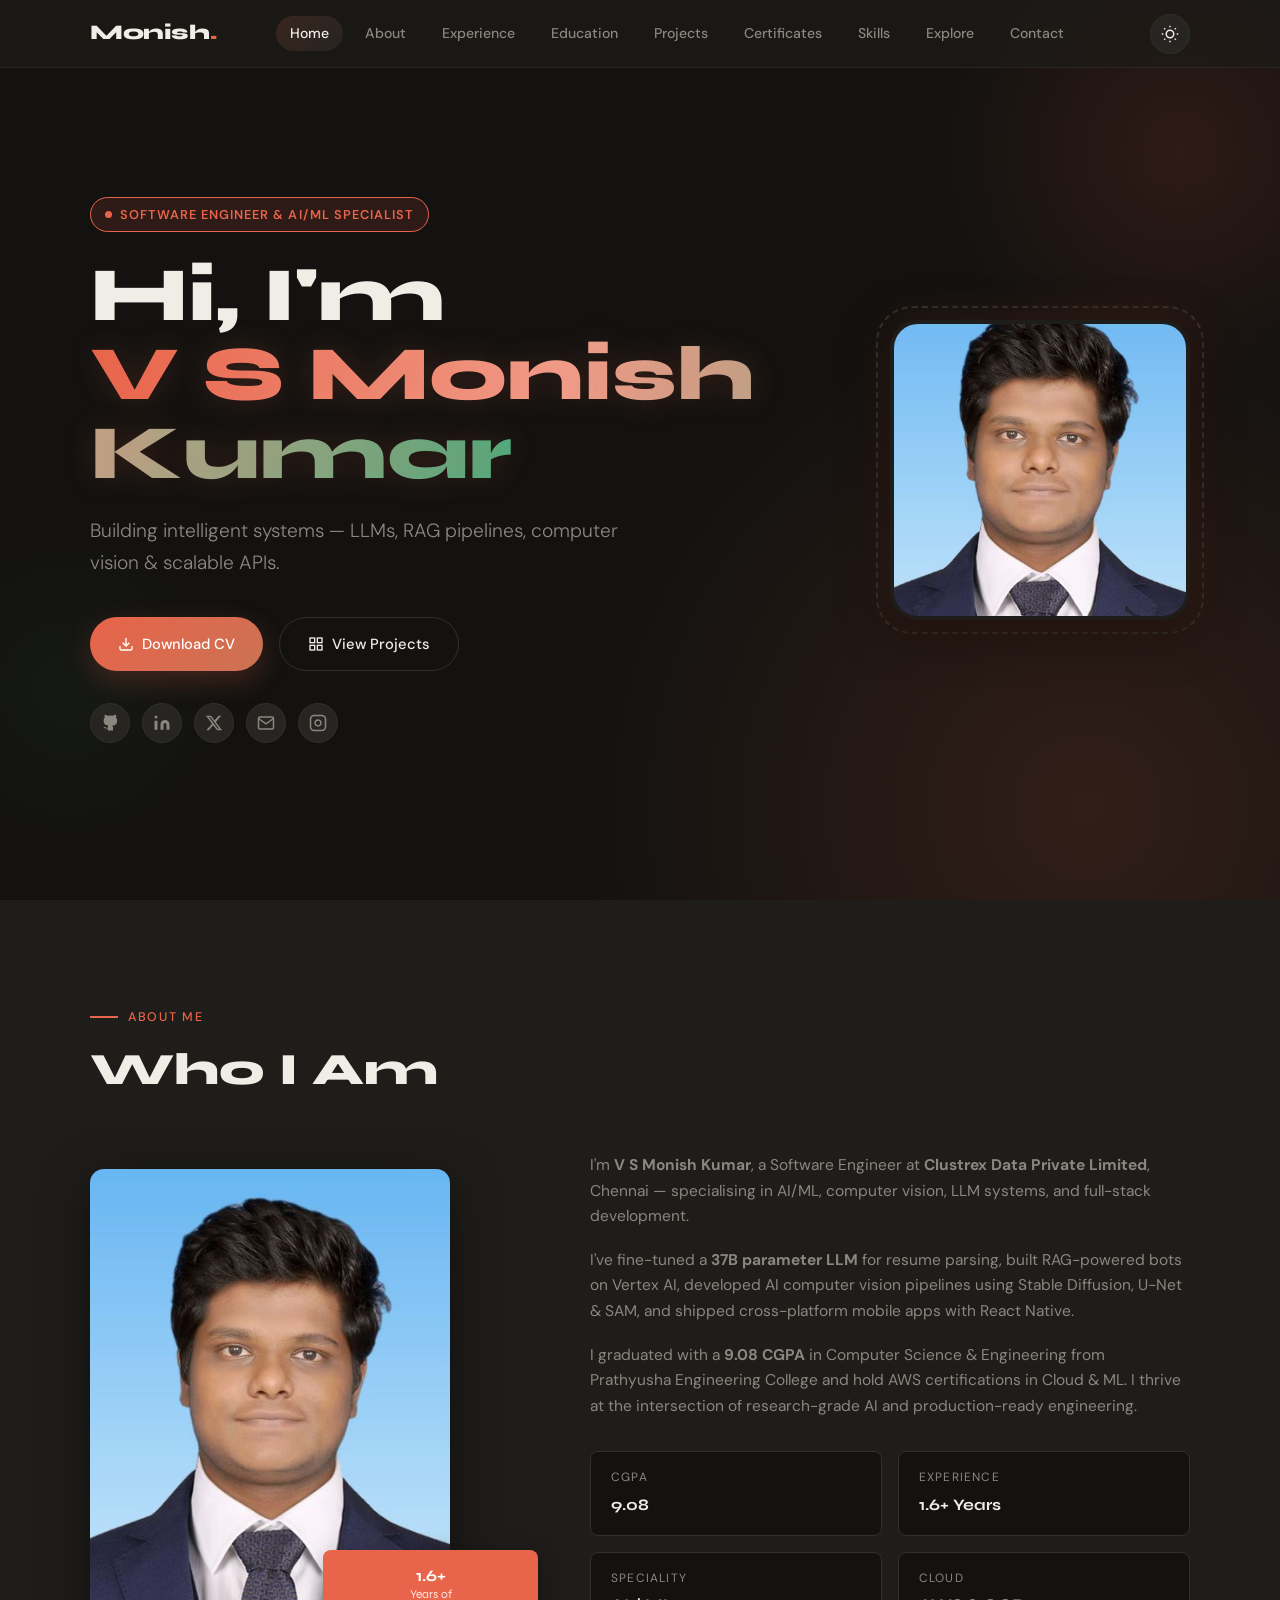
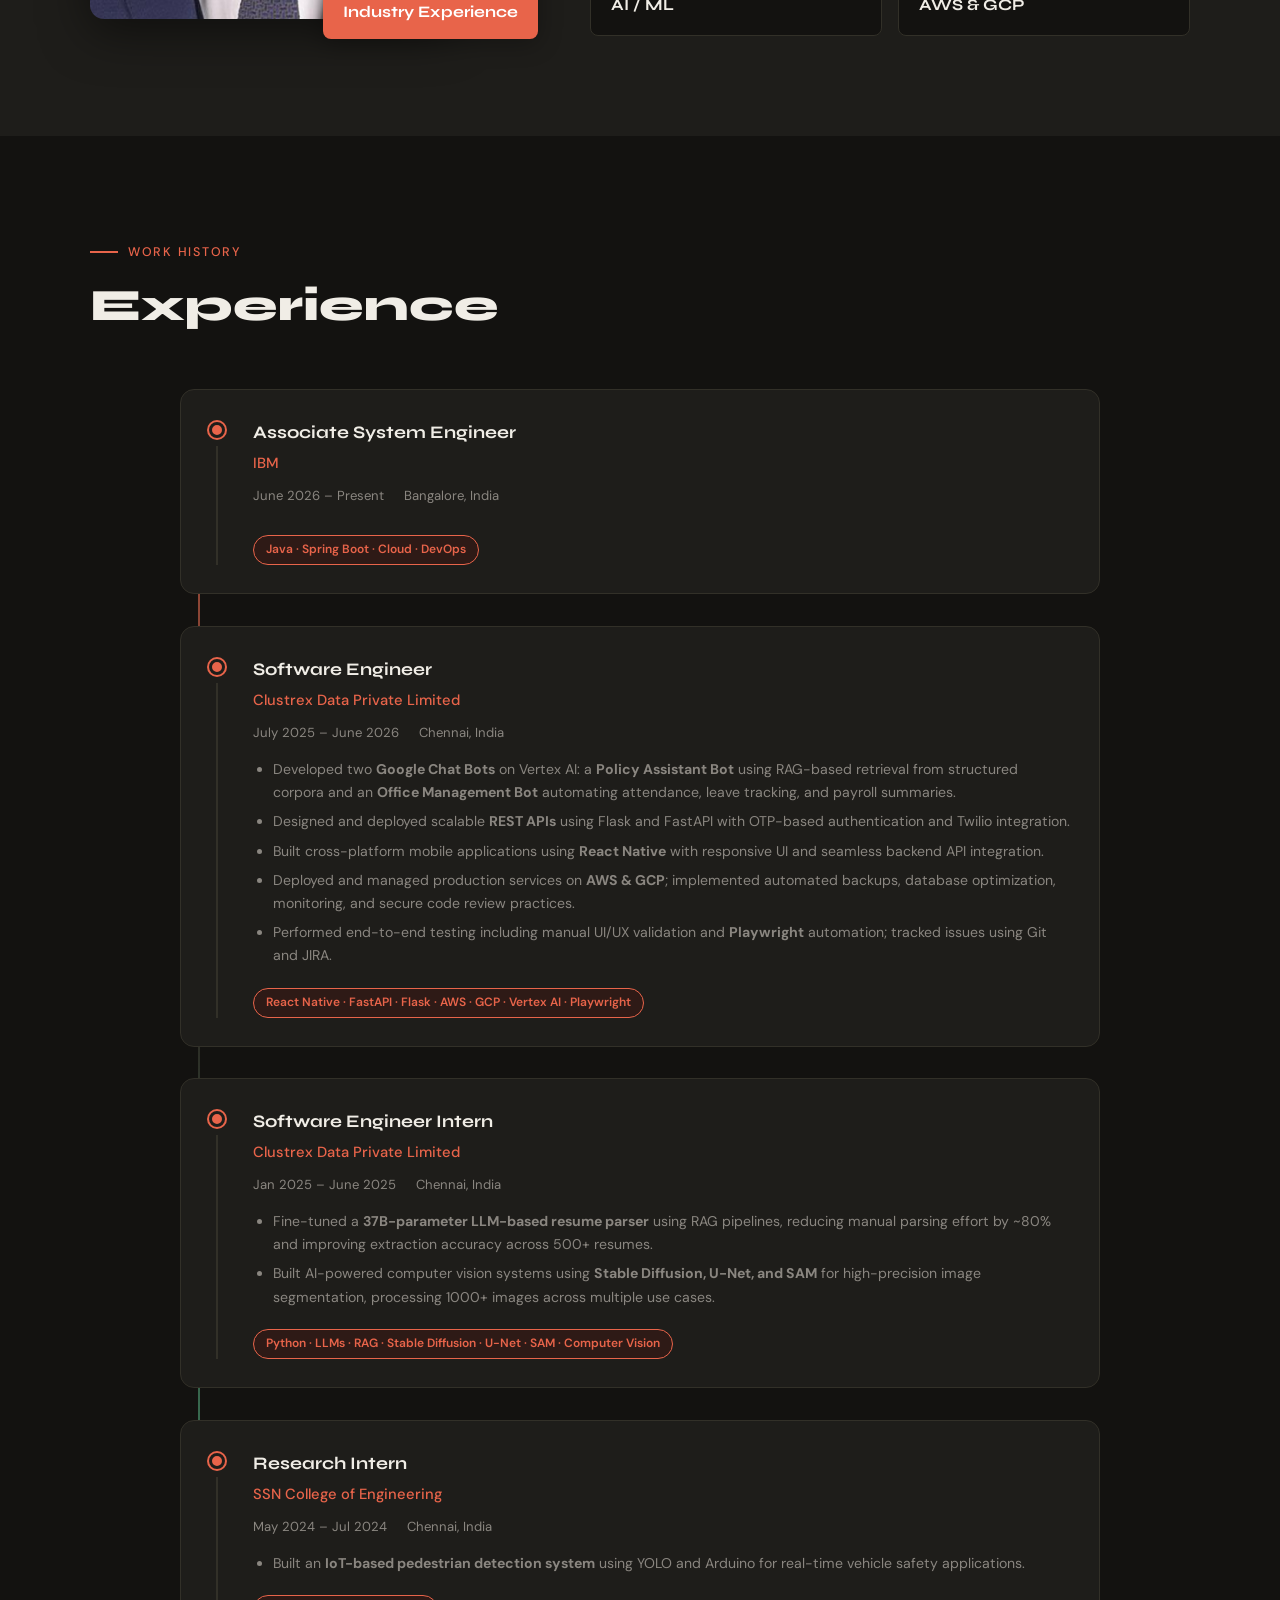
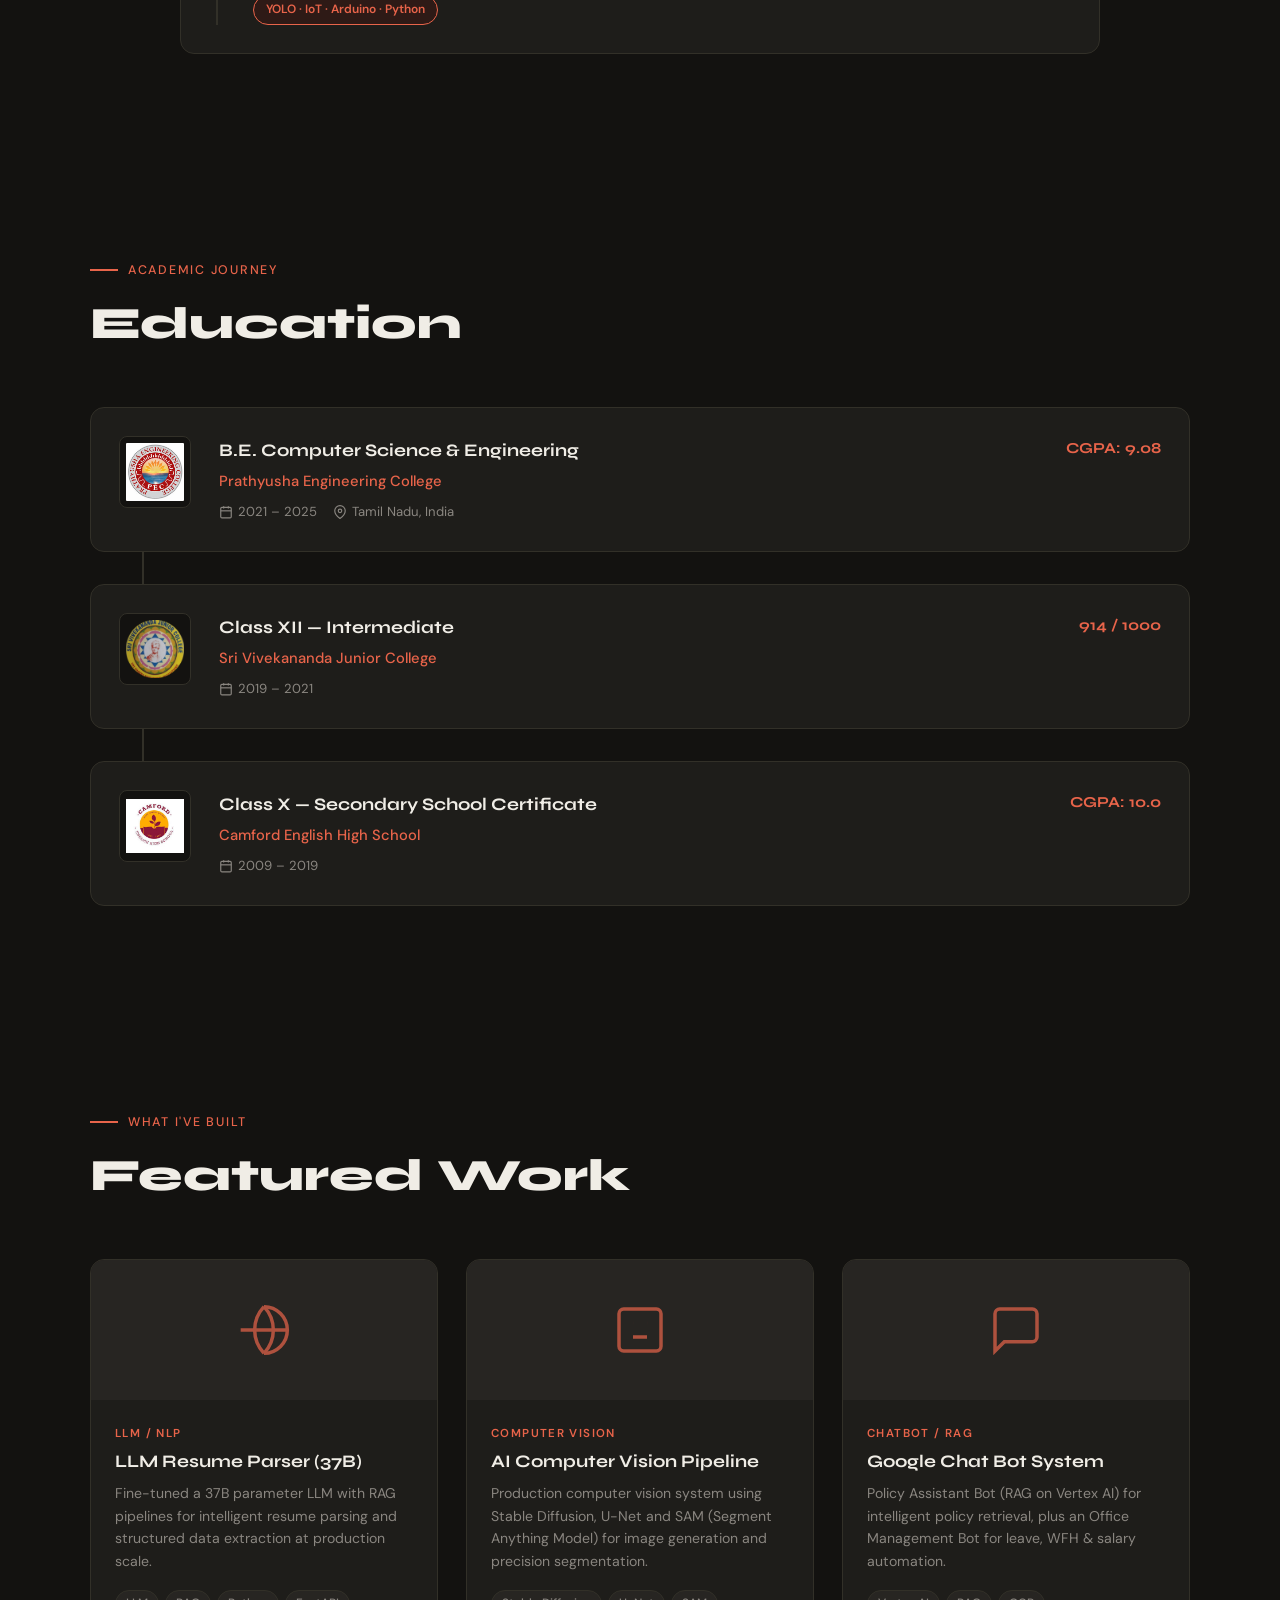
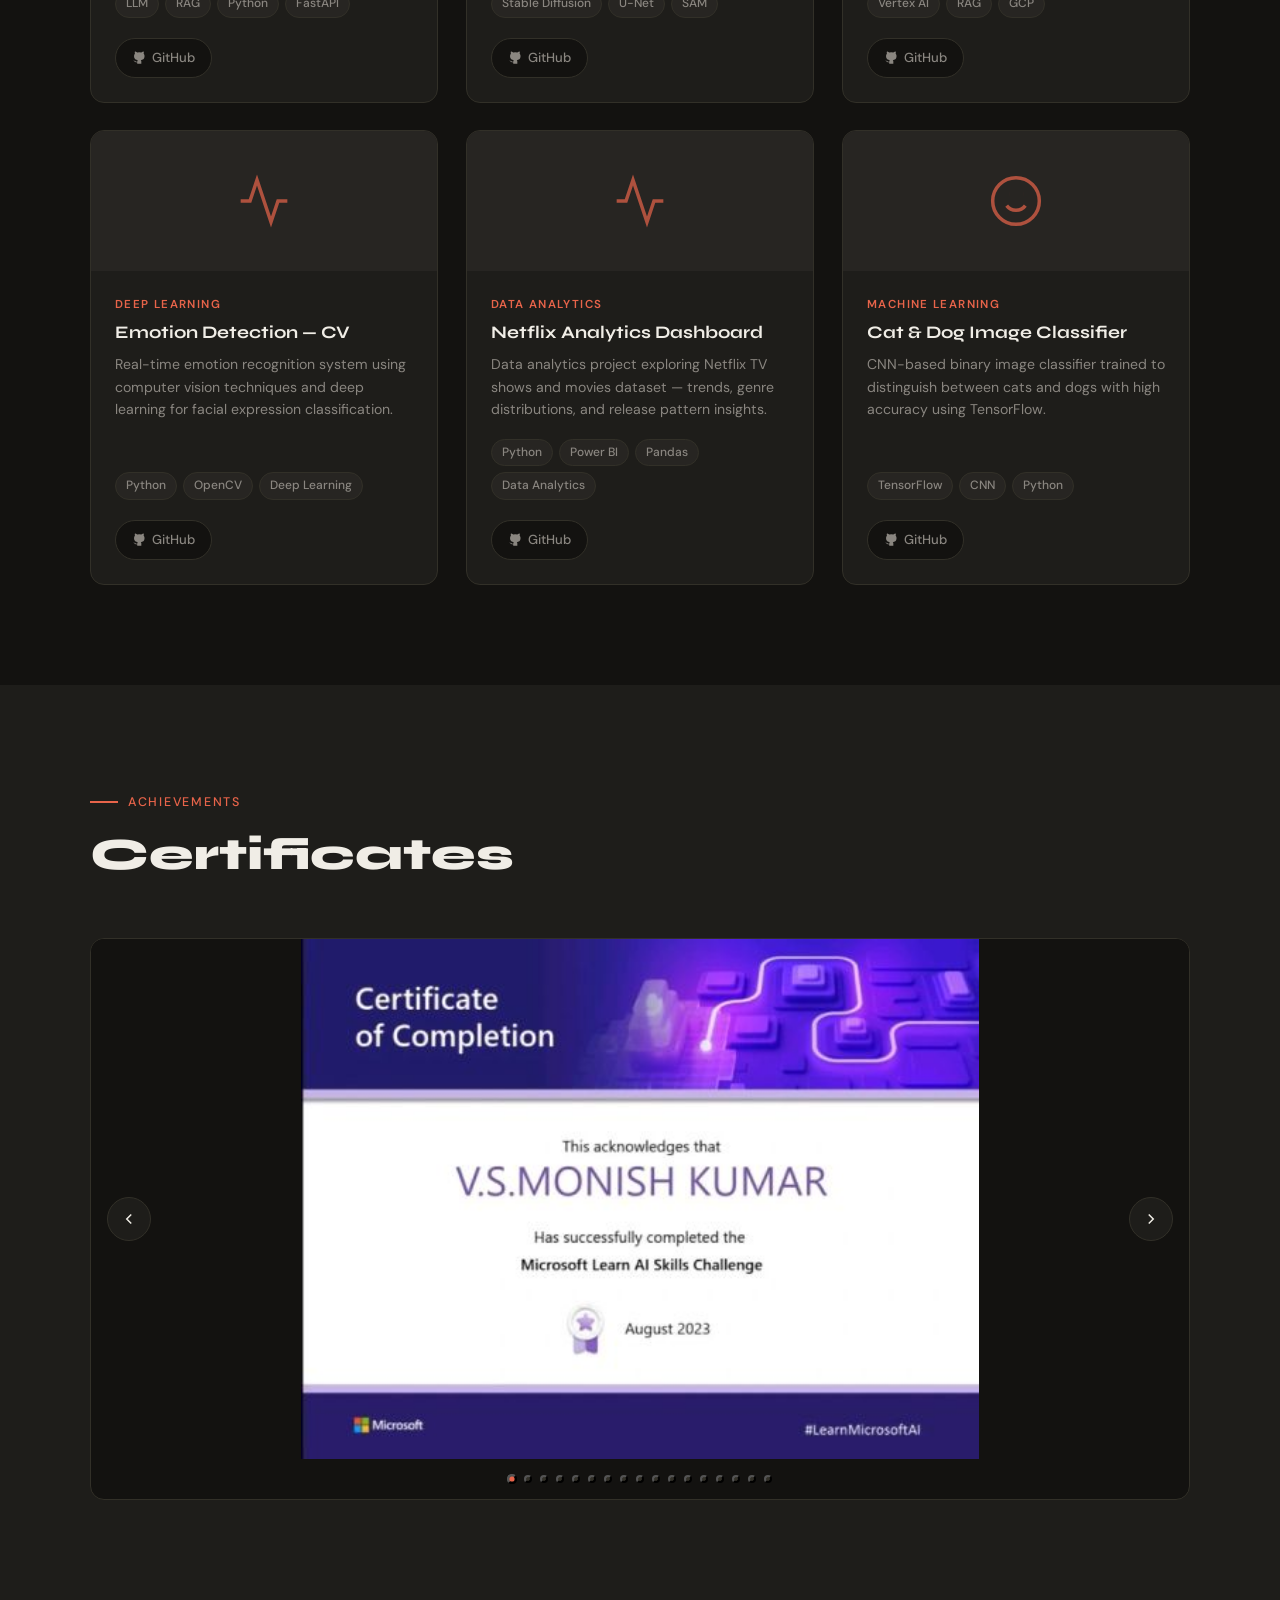
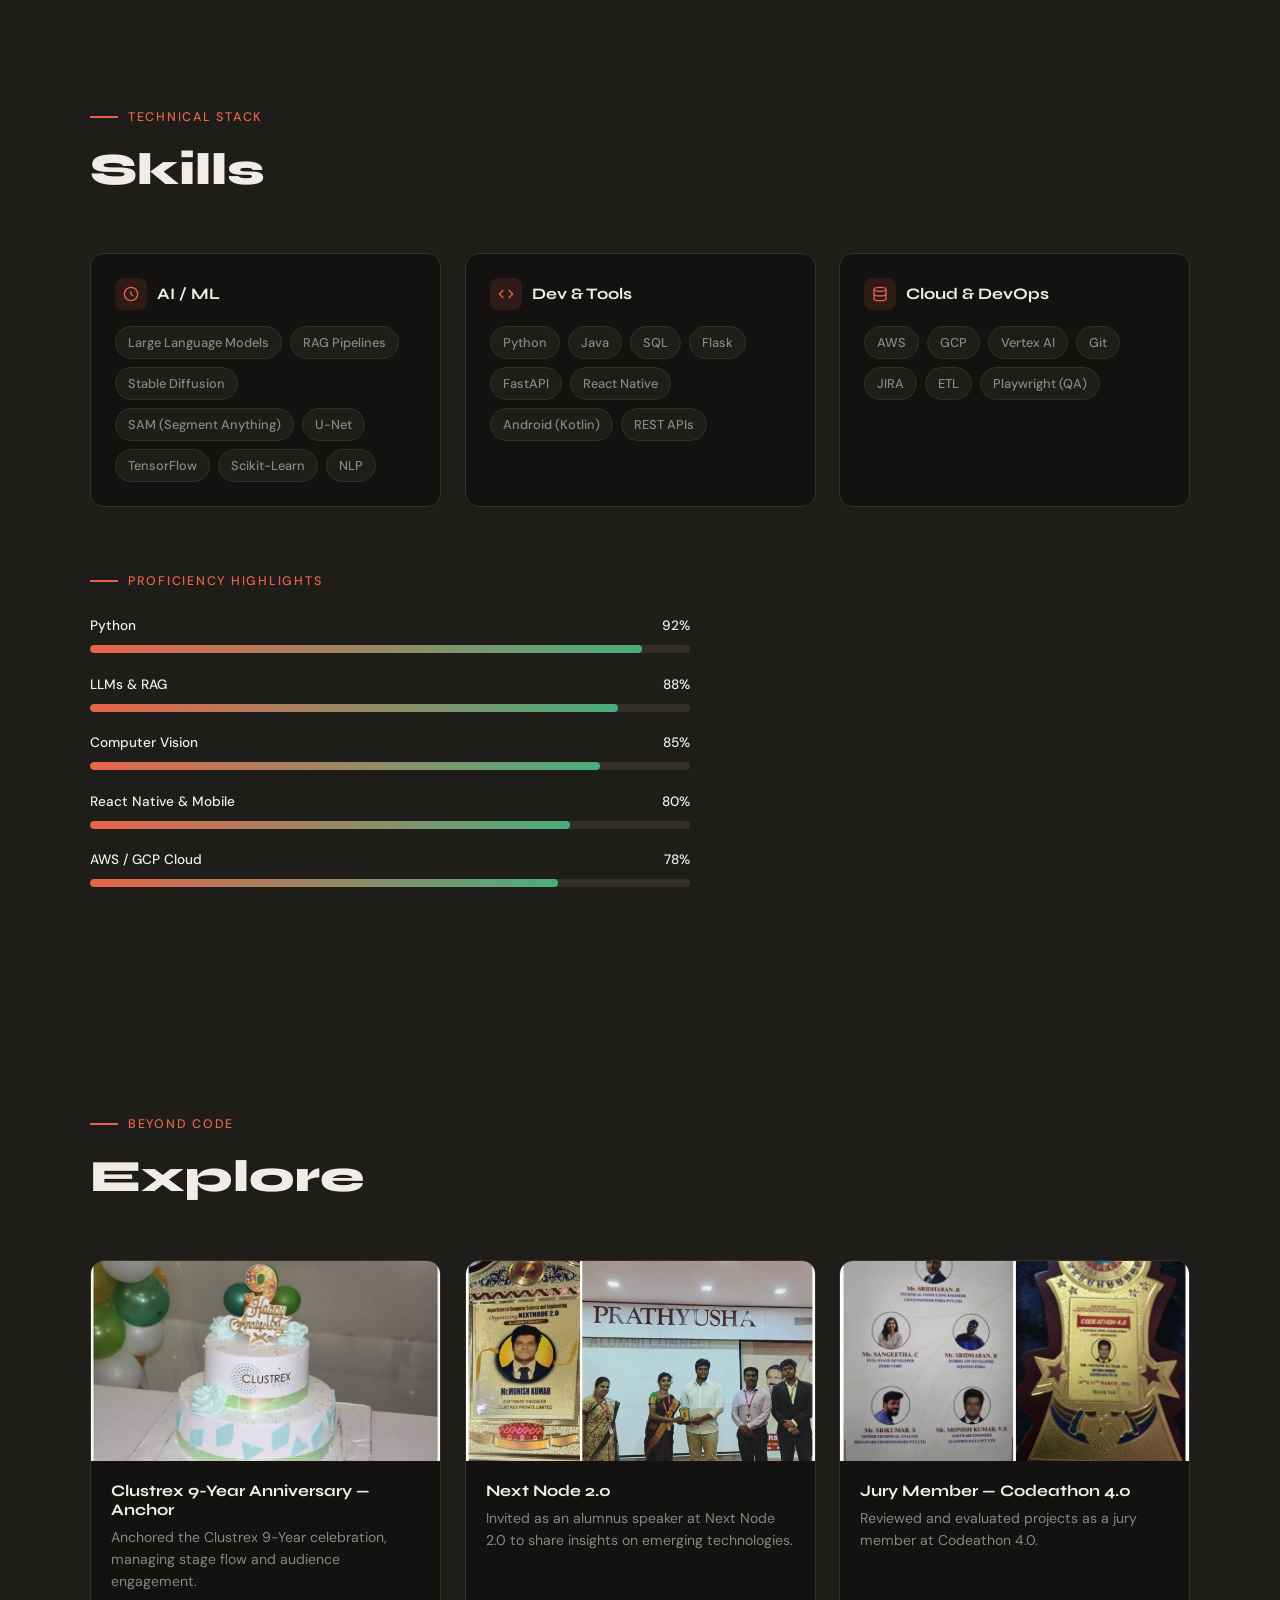
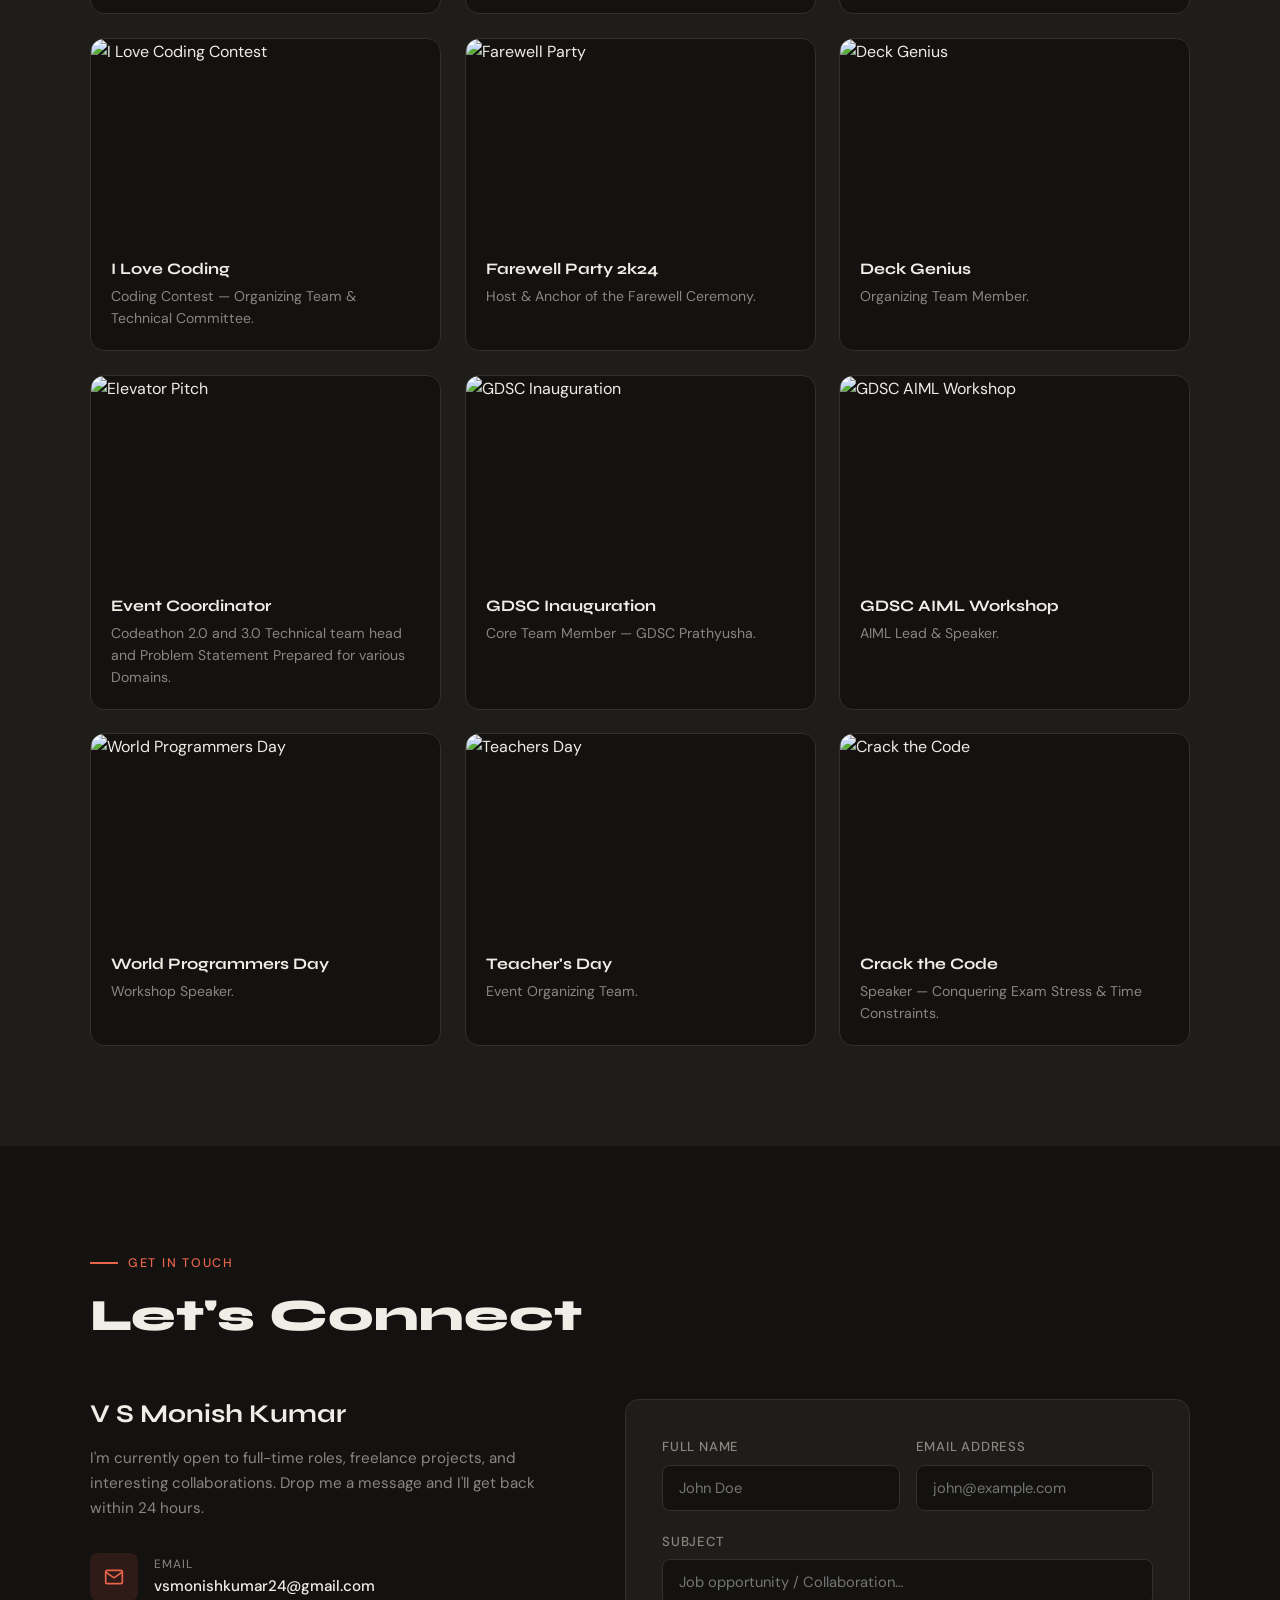
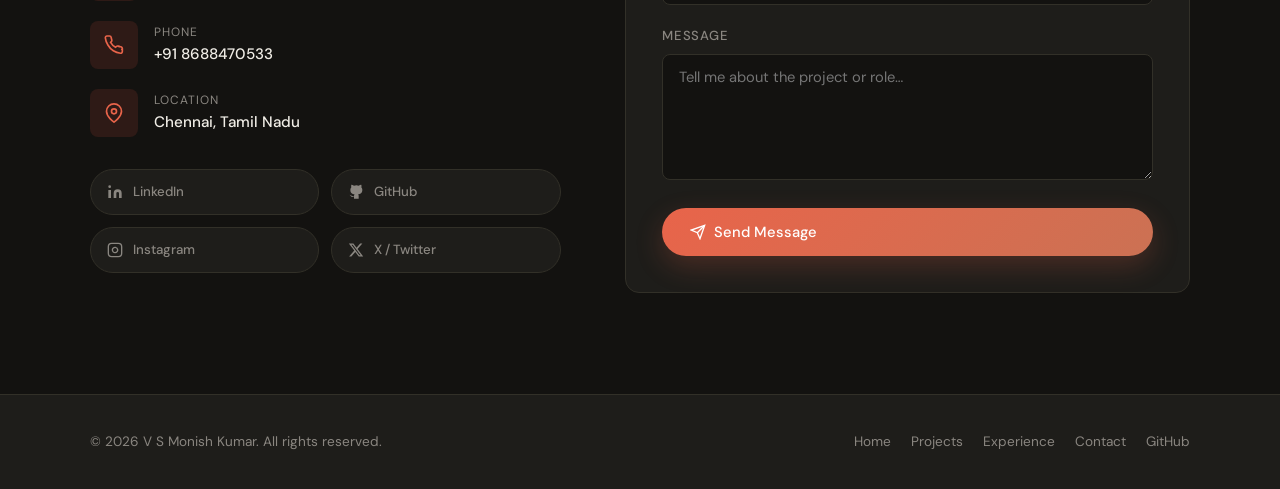
==== index.html @ e1b7b33e "removing folder" ====
<!DOCTYPE html>
<html lang="en" data-theme="dark">
<head>
  <meta charset="UTF-8" />
  <meta name="viewport" content="width=device-width, initial-scale=1.0"/>
  <title>V S Monish Kumar | Portfolio</title>

  <link rel="preconnect" href="https://fonts.googleapis.com"/>
  <link rel="preconnect" href="https://fonts.gstatic.com" crossorigin/>
  <link href="https://fonts.googleapis.com/css2?family=Syne:wght@400;500;600;700;800&family=DM+Sans:wght@300;400;500&display=swap" rel="stylesheet"/>

  <style>
    /* ====================================================
       DESIGN TOKENS & CSS VARIABLES
    ==================================================== */
    :root {
      --bg:          #f4f1eb;
      --surface:     #ffffff;
      --surface2:    #ede9e0;
      --text:        #1a1a18;
      --text-muted:  #6b6860;
      --accent:      #c84b31;
      --accent2:     #2d6a4f;
      --accent-pale: #f9ddd7;
      --border:      #d6d0c4;
      --nav-h:       68px;
      --radius:      14px;
      --radius-sm:   8px;
      --shadow:      0 4px 24px rgba(0,0,0,.07);
      --shadow-lg:   0 12px 48px rgba(0,0,0,.12);
      --font-display:'Syne', system-ui, sans-serif;
      --font-body:   'DM Sans', system-ui, sans-serif;
      --transition:  .35s cubic-bezier(.4,0,.2,1);
    }

    [data-theme="dark"] {
      --bg:          #131210;
      --surface:     #1e1d1a;
      --surface2:    #272522;
      --text:        #f0ede6;
      --text-muted:  #8a8680;
      --accent:      #e8644a;
      --accent2:     #4aad7e;
      --accent-pale: #2e1a16;
      --border:      #323028;
      --shadow:      0 4px 24px rgba(0,0,0,.3);
      --shadow-lg:   0 12px 48px rgba(0,0,0,.5);
    }

    /* ====================================================
       RESET & BASE
    ==================================================== */
    *, *::before, *::after { box-sizing: border-box; margin: 0; padding: 0; }
    html { scroll-behavior: smooth; font-size: 16px; overflow-x: hidden; width: 100%; }
    body {
      font-family: var(--font-body);
      font-style: normal;
      background:
        radial-gradient(circle at 85% 8%, rgba(232,100,74,.14), transparent 32rem),
        radial-gradient(circle at 10% 28%, rgba(74,173,126,.10), transparent 28rem),
        var(--bg);
      color: var(--text);
      line-height: 1.65;
      transition: background var(--transition), color var(--transition);
      overflow-x: hidden;
      min-width: 0;
      width: 100%;
    }
    ::selection { background: var(--accent); color: #fff; }
    a { color: inherit; text-decoration: none; }
    img, svg, video, canvas { max-width: 100%; display: block; }
    h1,h2,h3,h4 {
      font-family: var(--font-display);
      font-style: normal;
      line-height: 1.2;
    }
    ul { list-style: none; }
    section { padding: clamp(72px, 9vw, 100px) 0; overflow-x: hidden; }
    .container { width: min(1100px, calc(100% - 32px)); margin: 0 auto; min-width: 0; }

    /* ====================================================
       SCROLL ANIMATIONS
    ==================================================== */
    .reveal {
      opacity: 0; transform: translateY(36px);
      transition: opacity .7s ease, transform .7s ease;
      will-change: opacity, transform;
    }
    .reveal.visible { opacity: 1; transform: translateY(0); }
    .reveal-left {
      opacity: 0; transform: translateX(-40px);
      transition: opacity .7s ease, transform .7s ease;
      will-change: opacity, transform;
    }
    .reveal-left.visible { opacity: 1; transform: translateX(0); }
    .reveal-right {
      opacity: 0; transform: translateX(40px);
      transition: opacity .7s ease, transform .7s ease;
      will-change: opacity, transform;
    }
    .reveal-right.visible { opacity: 1; transform: translateX(0); }
    .d1 { transition-delay: .1s; }
    .d2 { transition-delay: .2s; }
    .d3 { transition-delay: .3s; }
    .d4 { transition-delay: .4s; }
    .d5 { transition-delay: .5s; }

    /* ====================================================
       SECTION LABEL
    ==================================================== */
    .section-label {
      display: inline-flex; align-items: center; gap: 10px;
      font-size: .78rem; font-weight: 500; letter-spacing: .14em;
      text-transform: uppercase; color: var(--accent); margin-bottom: 16px;
    }
    .section-label::before {
      content: ''; width: 28px; height: 2px;
      background: var(--accent); display: block;
    }
    .section-title {
      font-size: clamp(2rem, 4vw, 2.8rem);
      font-weight: 800; margin-bottom: 56px;
    }

    /* ====================================================
       NAVBAR
    ==================================================== */
    #navbar {
      position: fixed; top: 0; left: 0; right: 0;
      z-index: 1000; height: var(--nav-h);
      display: flex; align-items: center;
      background: color-mix(in srgb, var(--surface) 68%, transparent);
      border-bottom: 1px solid color-mix(in srgb, var(--border) 58%, transparent);
      backdrop-filter: blur(18px) saturate(140%);
      -webkit-backdrop-filter: blur(18px) saturate(140%);
      transition: background var(--transition), box-shadow var(--transition), border-color var(--transition), transform var(--transition);
    }
    #navbar.scrolled {
      background: color-mix(in srgb, var(--surface) 82%, transparent);
      border-color: var(--border);
      box-shadow: var(--shadow);
    }

    .nav-inner {
      width: min(1100px, 92%); margin: 0 auto;
      display: flex; align-items: center; justify-content: space-between;
    }
    .nav-logo {
      font-family: var(--font-display); font-size: 1.3rem;
      font-weight: 800; letter-spacing: -.02em;
    }
    .nav-logo span { color: var(--accent); }

    .nav-links { display: flex; gap: 8px; align-items: center; }
    .nav-links a {
      font-size: .88rem; font-weight: 500; padding: 6px 14px;
      border-radius: 100px; color: var(--text-muted);
      position: relative;
      transition: color var(--transition), background var(--transition), transform var(--transition);
    }
    .nav-links a:hover, .nav-links a.active {
      color: var(--text);
      background: linear-gradient(135deg, color-mix(in srgb, var(--accent) 16%, transparent), var(--surface2));
    }
    .nav-links a:hover { transform: translateY(-1px); }

    #darkToggle {
      width: 40px; height: 40px; border-radius: 50%;
      border: 1.5px solid var(--border); background: var(--surface2);
      cursor: pointer; display: flex; align-items: center;
      justify-content: center; transition: background var(--transition), transform var(--transition);
      margin-left: 12px; color: var(--text);
    }
    #darkToggle:hover { transform: rotate(20deg); background: var(--surface); }
    #darkToggle svg { width: 18px; height: 18px; }

    #hamburger {
      display: none; flex-direction: column; gap: 5px;
      cursor: pointer; padding: 8px; border-radius: var(--radius-sm);
      background: var(--surface2); border: none;
      color: var(--text);
    }
    #hamburger span { display: block; width: 22px; height: 2px; background: var(--text); transition: var(--transition); }
    #hamburger.open span:nth-child(1) { transform: rotate(45deg) translate(5px,5px); }
    #hamburger.open span:nth-child(2) { opacity: 0; }
    #hamburger.open span:nth-child(3) { transform: rotate(-45deg) translate(5px,-5px); }

    #mobileMenu {
      display: flex; position: fixed; top: var(--nav-h); left: 0; right: 0;
      background: color-mix(in srgb, var(--surface) 92%, transparent);
      backdrop-filter: blur(18px) saturate(140%);
      -webkit-backdrop-filter: blur(18px) saturate(140%);
      padding: 18px 16px 22px; flex-direction: column;
      gap: 4px; z-index: 999; border-bottom: 1px solid var(--border);
      max-height: calc(100dvh - var(--nav-h));
      overflow-y: auto;
      transform: translateY(-16px);
      opacity: 0;
      visibility: hidden;
      pointer-events: none;
      transition: opacity var(--transition), transform var(--transition), visibility var(--transition);
    }
    #mobileMenu.open {
      opacity: 1;
      visibility: visible;
      pointer-events: auto;
      transform: translateY(0);
    }
    #mobileMenu a {
      font-size: 1rem; font-weight: 500; padding: 12px 16px;
      border-radius: var(--radius-sm); color: var(--text-muted);
      transition: background var(--transition), color var(--transition);
    }
    #mobileMenu a:hover, #mobileMenu a.active { background: var(--surface2); color: var(--text); }

    @keyframes slideDown {
      from { opacity: 0; transform: translateY(-12px); }
      to   { opacity: 1; transform: translateY(0); }
    }

    /* ====================================================
       HERO SECTION
    ==================================================== */
    #hero {
      min-height: 100vh;
      min-height: 100svh; display: flex; align-items: center;
      padding-top: calc(var(--nav-h) + 36px);
      padding-bottom: 64px;
      position: relative; overflow: hidden;
    }
    #hero::before {
      content: ''; position: absolute; width: 500px; height: 500px;
      border-radius: 50%;
      background: radial-gradient(circle, var(--accent-pale) 0%, transparent 70%);
      top: -100px; right: -150px; pointer-events: none;
    }
    #hero::after {
      content: ''; position: absolute; width: 300px; height: 300px;
      border-radius: 50%;
      background: radial-gradient(circle, rgba(45,106,79,.08) 0%, transparent 70%);
      bottom: 60px; left: -80px; pointer-events: none;
    }
    .hero-inner {
      display: grid; grid-template-columns: minmax(0, 1fr) auto;
      gap: clamp(36px, 7vw, 72px); align-items: center;
      position: relative;
      z-index: 1;
    }
    .hero-badge {
      display: inline-flex; align-items: center; gap: 8px;
      background: var(--accent-pale); color: var(--accent);
      font-size: .8rem; font-weight: 600; letter-spacing: .08em;
      text-transform: uppercase; padding: 6px 14px; border-radius: 100px;
      margin-bottom: 24px; border: 1px solid var(--accent); opacity: .9;
    }
    .hero-badge .dot {
      width: 7px; height: 7px; background: var(--accent);
      border-radius: 50%; animation: pulse 2s ease infinite;
    }
    @keyframes pulse {
      0%,100% { transform: scale(1); opacity: 1; }
      50%      { transform: scale(1.4); opacity: .6; }
    }
    .hero-name {
      font-size: clamp(2.8rem, 6vw, 5rem); font-weight: 800;
      font-style: normal;
      letter-spacing: 0; line-height: 1.03; margin-bottom: 22px;
    }
    .hero-name .line2 {
      color: transparent;
      background: linear-gradient(100deg, var(--accent), #f2a08e 44%, var(--accent2));
      -webkit-background-clip: text;
      background-clip: text;
      text-shadow: 0 0 32px rgba(232,100,74,.18);
    }
    .hero-tagline {
      font-size: clamp(1rem, 2vw, 1.2rem); color: var(--text-muted);
      max-width: 560px; margin-bottom: 38px; font-weight: 300;
    }
    .hero-cta { display: flex; gap: 16px; flex-wrap: wrap; }

    .btn {
      display: inline-flex; align-items: center; gap: 8px;
      max-width: 100%;
      padding: 14px 28px; border-radius: 100px; font-family: var(--font-body);
      font-size: .92rem; font-weight: 500; cursor: pointer; border: none;
      transition: transform var(--transition), box-shadow var(--transition), background var(--transition), border-color var(--transition), color var(--transition);
    }
    .btn:hover { transform: translateY(-3px); box-shadow: 0 14px 34px rgba(232,100,74,.22); }
    .btn:active { transform: translateY(0); }
    .btn-primary {
      background: linear-gradient(135deg, var(--accent), color-mix(in srgb, var(--accent) 82%, var(--accent2)));
      color: #fff;
      box-shadow: 0 10px 28px rgba(232,100,74,.22);
    }
    .btn-outline {
      background: transparent; color: var(--text); border: 1.5px solid var(--border);
    }
    .btn-outline:hover { background: var(--surface2); border-color: var(--accent); color: var(--accent); }
    .btn svg { width: 16px; height: 16px; }

    .hero-avatar-wrap {
      position: relative; flex-shrink: 0;
      animation: floatCard 5.5s ease-in-out infinite;
      max-width: 100%;
    }
    .hero-avatar {
      width: clamp(220px, 28vw, 300px); height: clamp(220px, 28vw, 300px);
      border-radius: 28px; object-fit: cover;
      position: relative; z-index: 1; border: 4px solid var(--surface);
      box-shadow: var(--shadow-lg), 0 0 42px rgba(232,100,74,.18);
    }
    .hero-avatar-deco {
      position: absolute; inset: -14px; border-radius: 36px;
      border: 2px dashed var(--border); z-index: 0;
      animation: rotateDeco 20s linear infinite;
    }
    @keyframes rotateDeco { to { transform: rotate(360deg); } }
    @keyframes floatCard {
      0%, 100% { transform: translateY(0); }
      50% { transform: translateY(-12px); }
    }

    .hero-socials { display: flex; gap: 12px; margin-top: 32px; }
    .hero-socials a {
      width: 40px; height: 40px; border-radius: 50%;
      background: var(--surface2); border: 1px solid var(--border);
      display: flex; align-items: center; justify-content: center;
      transition: background var(--transition), transform var(--transition), border-color var(--transition), box-shadow var(--transition), color var(--transition);
      color: var(--text-muted);
    }
    .hero-socials a:hover { background: var(--accent); color: #fff; border-color: var(--accent); transform: translateY(-4px) scale(1.06); box-shadow: 0 10px 22px rgba(232,100,74,.25); }
    .hero-socials a svg { width: 18px; height: 18px; }

    /* ====================================================
       ABOUT SECTION
    ==================================================== */
    #about { background: var(--surface); }
    .about-grid {
      display: grid; grid-template-columns: minmax(0, 1fr) minmax(0, 1.4fr);
      gap: 72px; align-items: center;
    }
    .about-img-wrap { position: relative; }
    .about-img {
      width: 100%; max-width: 360px; border-radius: var(--radius);
      object-fit: cover; aspect-ratio: 4/5; box-shadow: var(--shadow-lg);
    }
    .about-img-badge {
      position: absolute; bottom: -20px; right: -20px;
      background: var(--accent); color: #fff;
      font-family: var(--font-display); font-weight: 700;
      font-size: 1rem; padding: 16px 20px; border-radius: var(--radius-sm);
      text-align: center; box-shadow: var(--shadow); line-height: 1.3;
    }
    .about-img-badge span { display: block; font-size: .75rem; font-weight: 400; opacity: .85; }
    .about-text p { color: var(--text-muted); margin-bottom: 18px; font-size: .97rem; }
    .about-facts {
      display: grid; grid-template-columns: 1fr 1fr;
      gap: 16px; margin-top: 32px;
    }
    .fact-item {
      background: var(--bg); border: 1px solid var(--border);
      border-radius: var(--radius-sm); padding: 16px 20px;
      min-width: 0;
    }
    .fact-item .label { font-size: .75rem; text-transform: uppercase; letter-spacing: .1em; color: var(--text-muted); margin-bottom: 4px; }
    .fact-item .value { font-family: var(--font-display); font-weight: 700; font-size: 1rem; }

    /* ====================================================
       EDUCATION SECTION
    ==================================================== */
    #education { background: var(--bg); }
    .edu-timeline {
      position: relative; display: flex; flex-direction: column; gap: 32px;
    }
    .edu-timeline::before {
      content: ''; position: absolute; left: 52px; top: 0; bottom: 0;
      width: 2px; background: var(--border);
    }
    .edu-card {
      display: flex; gap: 28px; align-items: flex-start;
      background: var(--surface); border: 1px solid var(--border);
      border-radius: var(--radius); padding: 28px;
      transition: box-shadow var(--transition), transform var(--transition);
      position: relative;
      min-width: 0;
    }
    .edu-card:hover { box-shadow: var(--shadow-lg); transform: translateX(6px); }
    .edu-logo {
      width: 72px; height: 72px; border-radius: var(--radius-sm);
      object-fit: contain; flex-shrink: 0; border: 1px solid var(--border);
      background: var(--bg); padding: 6px; z-index: 1;
    }
    .edu-info { flex: 1; }
    .edu-degree { font-family: var(--font-display); font-weight: 700; font-size: 1.1rem; margin-bottom: 4px; }
    .edu-school { color: var(--accent); font-weight: 500; font-size: .92rem; margin-bottom: 8px; }
    .edu-meta {
      display: flex; gap: 16px; flex-wrap: wrap;
      font-size: .82rem; color: var(--text-muted);
    }
    .edu-meta span { display: flex; align-items: center; gap: 5px; }
    .edu-meta svg { width: 14px; height: 14px; flex-shrink: 0; }
    .edu-grade {
      font-family: var(--font-display); font-weight: 700;
      font-size: .95rem; color: var(--accent); margin-left: auto; white-space: nowrap;
    }

    /* ====================================================
       SKILLS SECTION
    ==================================================== */
    #skills { background: var(--surface); }
    .skills-grid {
      display: grid; grid-template-columns: repeat(auto-fill, minmax(260px, 1fr));
      gap: 24px; margin-bottom: 0;
    }
    .skill-category {
      background: var(--bg); border: 1px solid var(--border);
      border-radius: var(--radius); padding: 24px;
      transition: box-shadow var(--transition), transform var(--transition), border-color var(--transition);
      min-width: 0;
    }
    .skill-category:hover { box-shadow: 0 18px 42px rgba(0,0,0,.24), 0 0 28px rgba(232,100,74,.12); transform: translateY(-4px); border-color: color-mix(in srgb, var(--accent) 58%, var(--border)); }
    .skill-cat-title {
      font-family: var(--font-display); font-weight: 700;
      font-size: 1rem; margin-bottom: 16px;
      display: flex; align-items: center; gap: 10px;
    }
    .skill-cat-title .icon {
      width: 32px; height: 32px; border-radius: var(--radius-sm);
      background: var(--accent-pale); color: var(--accent);
      display: flex; align-items: center; justify-content: center; font-size: 1rem;
    }
    .skill-cat-title .icon svg { width: 16px; height: 16px; }
    .skill-tags { display: flex; flex-wrap: wrap; gap: 8px; }
    .skill-tag {
      font-size: .8rem; font-weight: 500; padding: 5px 12px;
      border-radius: 100px; background: var(--surface); border: 1px solid var(--border);
      color: var(--text-muted);
      transition: background var(--transition), color var(--transition), border-color var(--transition), transform var(--transition), box-shadow var(--transition);
    }
    .skill-tag:hover { background: var(--accent); color: #fff; border-color: var(--accent); transform: translateY(-2px); box-shadow: 0 8px 18px rgba(232,100,74,.2); }
    .skill-bars { margin-top: 48px; }
    .skill-bar-item { margin-bottom: 20px; }
    .skill-bar-label {
      display: flex; justify-content: space-between;
      font-size: .85rem; font-weight: 500; margin-bottom: 8px;
    }
    .skill-bar-track {
      height: 8px; background: var(--border);
      border-radius: 100px; overflow: hidden;
    }
    .skill-bar-fill {
      height: 100%;
      background: linear-gradient(90deg, var(--accent), var(--accent2));
      border-radius: 100px; width: 0;
      transition: width 1.2s cubic-bezier(.4,0,.2,1);
    }

    /* ====================================================
       PROJECTS SECTION
    ==================================================== */
    #projects { background: var(--bg); }
    .projects-grid {
      display: grid; grid-template-columns: repeat(auto-fit, minmax(min(100%, 300px), 1fr));
      gap: 28px;
      align-items: stretch;
    }
    .project-card {
      background: var(--surface); border: 1px solid var(--border);
      border-radius: var(--radius); overflow: hidden;
      transition: box-shadow var(--transition), transform var(--transition), border-color var(--transition);
      display: flex; flex-direction: column; min-width: 0; height: 100%;
    }
    .project-card:hover { box-shadow: var(--shadow-lg), 0 0 30px rgba(232,100,74,.12); transform: translateY(-6px); border-color: color-mix(in srgb, var(--accent) 55%, var(--border)); }
    .project-icon {
      width: 100%; height: 140px;
      background: var(--surface2); display: flex; align-items: center;
      justify-content: center; overflow: hidden;
    }
    .project-icon svg { width: 56px; height: 56px; color: var(--accent); opacity: .7; transition: transform var(--transition), opacity var(--transition); }
    .project-card:hover .project-icon svg { transform: scale(1.14); opacity: 1; }
    .project-body { padding: 24px; display: flex; flex-direction: column; flex: 1; min-width: 0; }
    .project-type {
      font-size: .72rem; font-weight: 600; letter-spacing: .12em;
      text-transform: uppercase; color: var(--accent); margin-bottom: 8px;
    }
    .project-title { font-family: var(--font-display); font-weight: 700; font-size: 1.1rem; margin-bottom: 10px; }
    .project-desc { font-size: .88rem; color: var(--text-muted); line-height: 1.6; margin-bottom: 18px; flex: 1; }
    .project-stack { display: flex; flex-wrap: wrap; gap: 6px; margin-bottom: 20px; }
    .stack-chip {
      font-size: .75rem; font-weight: 500; padding: 3px 10px;
      border-radius: 100px; background: var(--surface2);
      border: 1px solid var(--border); color: var(--text-muted);
    }
    .project-links { display: flex; gap: 10px; }
    .project-link {
      display: inline-flex; align-items: center; gap: 6px;
      font-size: .82rem; font-weight: 500; padding: 8px 16px;
      border-radius: 100px; border: 1px solid var(--border);
      background: var(--bg); color: var(--text-muted);
      transition: background var(--transition), color var(--transition), border-color var(--transition), transform var(--transition);
    }
    .project-link:hover { background: var(--accent); color: #fff; border-color: var(--accent); transform: translateY(-2px); }
    .project-link svg { width: 14px; height: 14px; }

    /* ====================================================
       CERTIFICATES SECTION
    ==================================================== */
    #certificates { background: var(--surface); }
    .slideshow-wrap {
      position: relative; overflow: hidden; border-radius: var(--radius);
      border: 1px solid var(--border); background: var(--bg);
      max-width: 100%;
    }
    .slideshow {
      display: flex; transition: transform .5s cubic-bezier(.4,0,.2,1);
    }
    .slide { min-width: 100%; max-width: 100%; }
    .slide img {
      width: 100%; max-height: 520px; object-fit: contain;
      display: block; background: var(--bg);
    }
    .slide-btn {
      position: absolute; top: 50%; transform: translateY(-50%);
      width: 44px; height: 44px; border-radius: 50%;
      background: var(--surface); border: 1px solid var(--border);
      cursor: pointer; display: flex; align-items: center; justify-content: center;
      color: var(--text); transition: background var(--transition);
      z-index: 10;
    }
    .slide-btn:hover { background: var(--accent); color: #fff; border-color: var(--accent); }
    .slide-btn svg { width: 18px; height: 18px; }
    .slide-btn.prev { left: 16px; }
    .slide-btn.next { right: 16px; }
    .slide-dots {
      display: flex; justify-content: center; gap: 8px;
      padding: 16px 0;
    }
    .slide-dot {
      width: 8px; height: 8px; border-radius: 50%;
      background: var(--border); cursor: pointer;
      transition: background var(--transition), transform var(--transition);
    }
    .slide-dot.active { background: var(--accent); transform: scale(1.3); }

    /* ====================================================
       EXPERIENCE SECTION
    ==================================================== */
    #experience { background: var(--bg); }
    .exp-list {
      position: relative;
      display: flex; flex-direction: column; gap: 32px;
      max-width: 920px;
      margin: 0 auto;
    }
    .exp-list::before {
      content: '';
      position: absolute;
      top: 10px; bottom: 10px; left: 18px;
      width: 2px;
      background: linear-gradient(var(--accent), var(--border), var(--accent2));
      opacity: .8;
    }
    .exp-card {
      display: grid; grid-template-columns: auto 1fr;
      gap: 28px; background: var(--surface);
      border: 1px solid var(--border); border-radius: var(--radius);
      padding: 28px; transition: box-shadow var(--transition), transform var(--transition), border-color var(--transition);
      position: relative;
      min-width: 0;
    }
    .exp-card:hover { box-shadow: var(--shadow-lg), 0 0 30px rgba(232,100,74,.14); transform: translateY(-4px); border-color: color-mix(in srgb, var(--accent) 58%, var(--border)); }
    .exp-timeline-dot { display: flex; flex-direction: column; align-items: center; gap: 8px; }
    .exp-dot {
      width: 16px; height: 16px; border-radius: 50%;
      background: var(--accent); border: 3px solid var(--surface);
      box-shadow: 0 0 0 2px var(--accent); flex-shrink: 0; margin-top: 4px;
      position: relative;
      z-index: 1;
    }
    .exp-line { width: 2px; flex: 1; background: var(--border); min-height: 32px; }
    .exp-role { font-family: var(--font-display); font-weight: 700; font-size: 1.1rem; margin-bottom: 4px; }
    .exp-company { color: var(--accent); font-weight: 500; font-size: .92rem; margin-bottom: 10px; }
    .exp-meta {
      display: flex; gap: 20px; flex-wrap: wrap;
      font-size: .82rem; color: var(--text-muted); margin-bottom: 14px;
    }
    .exp-meta span { display: flex; align-items: center; gap: 5px; }
    .exp-meta svg { width: 14px; height: 14px; flex-shrink: 0; }
    .exp-content { min-width: 0; }
    .exp-desc { font-size: .88rem; color: var(--text-muted); line-height: 1.65; }
    .exp-desc li { list-style: disc; margin-left: 20px; margin-bottom: 6px; }
    .exp-badge {
      display: inline-block; margin-top: 14px; font-size: .75rem; font-weight: 600;
      padding: 4px 12px; border-radius: 100px;
      background: var(--accent-pale); color: var(--accent); border: 1px solid var(--accent);
    }

    /* ====================================================
       EXPLORE SECTION
    ==================================================== */
    #explore { background: var(--surface); }
    .explore-grid {
      display: grid; grid-template-columns: repeat(auto-fit, minmax(min(100%, 280px), 1fr));
      gap: 24px;
    }
    .explore-card {
      background: var(--bg); border: 1px solid var(--border);
      border-radius: var(--radius); overflow: hidden;
      transition: box-shadow var(--transition), transform var(--transition), border-color var(--transition);
      min-width: 0;
    }
    .explore-card:hover { box-shadow: var(--shadow-lg); transform: translateY(-4px); }
    .explore-img { width: 100%; height: 200px; overflow: hidden; }
    .explore-img img { width: 100%; height: 100%; object-fit: cover; transition: transform .5s ease; }
    .explore-card:hover .explore-img img { transform: scale(1.05); }
    .explore-body { padding: 20px; }
    .explore-body h3 { font-family: var(--font-display); font-weight: 700; font-size: 1rem; margin-bottom: 8px; }
    .explore-body p { font-size: .88rem; color: var(--text-muted); line-height: 1.55; }

    /* ====================================================
       CONTACT SECTION
    ==================================================== */
    #contact { background: var(--bg); }
    .contact-grid { display: grid; grid-template-columns: minmax(0, 1fr) minmax(0, 1.2fr); gap: 64px; }
    .contact-info h3 { font-size: 1.6rem; font-weight: 700; margin-bottom: 16px; }
    .contact-info p { color: var(--text-muted); font-size: .95rem; margin-bottom: 32px; }
    .contact-items { display: flex; flex-direction: column; gap: 20px; }
    .contact-item { display: flex; align-items: center; gap: 16px; }
    .contact-item .icon-box {
      width: 48px; height: 48px; border-radius: var(--radius-sm);
      background: var(--accent-pale); color: var(--accent);
      display: flex; align-items: center; justify-content: center; flex-shrink: 0;
    }
    .contact-item .icon-box svg { width: 20px; height: 20px; }
    .contact-item .label { font-size: .75rem; color: var(--text-muted); text-transform: uppercase; letter-spacing: .08em; }
    .contact-item .value { font-weight: 500; font-size: .95rem; }

    .social-grid {
      display: grid; grid-template-columns: repeat(2, minmax(0, 1fr));
      gap: 12px; margin-top: 28px;
    }
    .social-btn {
      display: flex; align-items: center; gap: 10px;
      padding: 11px 16px; border-radius: 100px;
      background: var(--surface); border: 1px solid var(--border);
      color: var(--text-muted); font-weight: 500; font-size: .83rem;
      transition: background var(--transition), border-color var(--transition), color var(--transition), transform var(--transition);
      white-space: nowrap;
      min-width: 0;
    }
    .social-btn:hover { background: var(--accent); border-color: var(--accent); color: #fff; transform: translateY(-2px); }
    .social-btn svg { width: 16px; height: 16px; flex-shrink: 0; }

    /* Form */
    .contact-form {
      background: var(--surface); border: 1px solid var(--border);
      border-radius: var(--radius); padding: 36px;
      max-width: 100%;
    }
    .form-row { display: grid; grid-template-columns: minmax(0, 1fr) minmax(0, 1fr); gap: 16px; }
    .form-group { margin-bottom: 20px; }
    .form-group label {
      display: block; font-size: .82rem; font-weight: 500; margin-bottom: 7px;
      color: var(--text-muted); text-transform: uppercase; letter-spacing: .06em;
    }
    .form-group input, .form-group textarea {
      width: 100%; background: var(--bg); border: 1.5px solid var(--border);
      border-radius: var(--radius-sm); padding: 12px 16px;
      font-family: var(--font-body); font-size: .92rem; color: var(--text);
      outline: none; transition: border-color var(--transition), box-shadow var(--transition);
      resize: vertical;
    }
    .form-group input:focus, .form-group textarea:focus {
      border-color: var(--accent); box-shadow: 0 0 0 3px rgba(200,75,49,.12);
    }
    .form-group .error-msg { font-size: .78rem; color: var(--accent); margin-top: 5px; display: none; }
    .form-group.has-error input, .form-group.has-error textarea { border-color: var(--accent); }
    .form-group.has-error .error-msg { display: block; }
    #formSuccess {
      display: none; background: rgba(45,106,79,.12); border: 1px solid var(--accent2);
      color: var(--accent2); border-radius: var(--radius-sm); padding: 14px 18px;
      font-size: .9rem; margin-bottom: 20px;
    }

    /* ====================================================
       FOOTER
    ==================================================== */
    footer { background: var(--surface); border-top: 1px solid var(--border); padding: 36px 0; }
    .footer-inner {
      width: min(1100px, 92%); margin: 0 auto;
      display: flex; justify-content: space-between; align-items: center;
      flex-wrap: wrap; gap: 16px;
    }
    .footer-inner p { font-size: .85rem; color: var(--text-muted); }
    .footer-links { display: flex; gap: 20px; }
    .footer-links a { font-size: .85rem; color: var(--text-muted); transition: color var(--transition); }
    .footer-links a:hover { color: var(--accent); }

    /* ====================================================
       BACK TO TOP
    ==================================================== */
    #backToTop {
      position: fixed; bottom: 28px; right: 28px;
      width: 44px; height: 44px; background: var(--accent); color: #fff;
      border-radius: 50%; display: flex; align-items: center;
      justify-content: center; cursor: pointer; border: none;
      opacity: 0; pointer-events: none;
      transition: opacity var(--transition), transform var(--transition); z-index: 900;
    }
    #backToTop.show { opacity: 1; pointer-events: auto; }
    #backToTop:hover { transform: translateY(-4px); }
    #backToTop svg { width: 18px; height: 18px; }

    /* ====================================================
       RESPONSIVE
    ==================================================== */
    @media (max-width: 900px) {
      .hero-inner { grid-template-columns: minmax(0, 1fr); text-align: center; justify-items: center; }
      .hero-copy { max-width: 680px; }
      .hero-avatar-wrap { order: -1; margin: 0 auto; }
      .hero-cta { justify-content: center; }
      .hero-socials { justify-content: center; }
      .hero-tagline { margin-left: auto; margin-right: auto; }
      .about-grid { grid-template-columns: minmax(0, 1fr); gap: 44px; }
      .about-img { margin: 0 auto; }
      .edu-timeline::before { left: 36px; }
      .edu-card { gap: 20px; }
      .contact-grid { grid-template-columns: minmax(0, 1fr); gap: 40px; }
      .form-row { grid-template-columns: minmax(0, 1fr); }
    }
    @media (max-width: 680px) {
      :root { --nav-h: 64px; }
      body.menu-open { overflow: hidden; }
      section { padding: 72px 0; }
      .container { width: min(100% - 24px, 1100px); }
      .section-title { margin-bottom: 36px; }
      .nav-links { display: none; }
      .nav-logo { font-size: 1.12rem; }
      #hamburger { display: flex; }
      #hero {
        min-height: auto;
        padding-top: calc(var(--nav-h) + 34px);
        padding-bottom: 54px;
      }
      #hero::before { width: 300px; height: 300px; right: -150px; top: -70px; }
      #hero::after { width: 220px; height: 220px; left: -120px; bottom: 20px; }
      .hero-inner { gap: 28px; }
      .hero-name { font-size: clamp(2.35rem, 12vw, 3.2rem); overflow-wrap: anywhere; }
      .hero-badge { justify-content: center; max-width: 100%; }
      .hero-avatar { width: min(220px, 68vw); height: min(220px, 68vw); }
      .hero-avatar-deco { inset: -10px; }
      .hero-cta { width: 100%; gap: 12px; }
      .hero-cta .btn { flex: 1 1 190px; justify-content: center; padding-inline: 18px; }
      .about-facts { grid-template-columns: minmax(0, 1fr); }
      .about-img-badge { right: 8px; bottom: -16px; }
      .edu-timeline::before { display: none; }
      .edu-card { flex-direction: column; padding: 22px; }
      .edu-grade { margin-left: 0; }
      .exp-list { gap: 22px; }
      .exp-list::before { display: none; }
      .exp-card { grid-template-columns: minmax(0, 1fr); padding: 22px; }
      .exp-timeline-dot { display: none; }
      .exp-meta { gap: 10px; }
      .exp-badge { white-space: normal; }
      .projects-grid, .skills-grid, .explore-grid { grid-template-columns: minmax(0, 1fr); }
      .project-links { flex-wrap: wrap; }
      .slide-btn { width: 38px; height: 38px; }
      .slide-btn.prev { left: 8px; }
      .slide-btn.next { right: 8px; }
      .slide img { max-height: 340px; }
      .social-grid { grid-template-columns: minmax(0, 1fr); }
      .social-btn { white-space: normal; }
      .contact-form { padding: 24px 18px; }
      .footer-inner { justify-content: center; text-align: center; }
      .footer-links { justify-content: center; flex-wrap: wrap; gap: 12px 18px; }
      #backToTop { right: 16px; bottom: 16px; }
      .reveal-left, .reveal-right { transform: translateY(28px); }
      .reveal-left.visible, .reveal-right.visible { transform: translateY(0); }
    }

    @media (max-width: 420px) {
      .hero-cta .btn { flex-basis: 100%; }
      .section-label { letter-spacing: .1em; }
      .contact-item { align-items: flex-start; }
      .contact-item .value { overflow-wrap: anywhere; }
    }

    @media (prefers-reduced-motion: reduce) {
      *, *::before, *::after {
        animation-duration: .01ms !important;
        animation-iteration-count: 1 !important;
        scroll-behavior: auto !important;
        transition-duration: .01ms !important;
      }
      .reveal, .reveal-left, .reveal-right {
        opacity: 1;
        transform: none;
      }
    }
  </style>
</head>
<body>

  <!-- ==================== NAVBAR ==================== -->
  <nav id="navbar" aria-label="Main Navigation">
    <div class="nav-inner">
      <a href="#hero" class="nav-logo">Monish<span>.</span></a>

      <div class="nav-links">
        <a href="#hero">Home</a>
        <a href="#about">About</a>
        <a href="#experience">Experience</a>
        <a href="#education">Education</a>
        <a href="#projects">Projects</a>
        <a href="#certificates">Certificates</a>
        <a href="#skills">Skills</a>
        <a href="#explore">Explore</a>
        <a href="#contact">Contact</a>
      </div>

      <div style="display:flex;align-items:center;gap:8px;">
        <button id="darkToggle" aria-label="Toggle dark mode">
          <!-- Sun icon (shown in dark mode) -->
          <svg id="iconSun" viewBox="0 0 24 24" fill="none" stroke="currentColor" stroke-width="2" style="display:block"><circle cx="12" cy="12" r="5"/><line x1="12" y1="1" x2="12" y2="3"/><line x1="12" y1="21" x2="12" y2="23"/><line x1="4.22" y1="4.22" x2="5.64" y2="5.64"/><line x1="18.36" y1="18.36" x2="19.78" y2="19.78"/><line x1="1" y1="12" x2="3" y2="12"/><line x1="21" y1="12" x2="23" y2="12"/><line x1="4.22" y1="19.78" x2="5.64" y2="18.36"/><line x1="18.36" y1="5.64" x2="19.78" y2="4.22"/></svg>
          <!-- Moon icon (shown in light mode) -->
          <svg id="iconMoon" viewBox="0 0 24 24" fill="none" stroke="currentColor" stroke-width="2" style="display:none"><path d="M21 12.79A9 9 0 1 1 11.21 3 7 7 0 0 0 21 12.79z"/></svg>
        </button>
        <button id="hamburger" aria-label="Toggle menu" aria-expanded="false">
          <span></span><span></span><span></span>
        </button>
      </div>
    </div>
  </nav>

  <!-- Mobile dropdown menu -->
  <div id="mobileMenu">
    <a href="#hero">Home</a>
    <a href="#about">About</a>
    <a href="#experience">Experience</a>
    <a href="#education">Education</a>
    <a href="#projects">Projects</a>
    <a href="#certificates">Certificates</a>
    <a href="#skills">Skills</a>
    <a href="#explore">Explore</a>
    <a href="#contact">Contact</a>
  </div>

  <!-- ==================== HERO ==================== -->
  <section id="hero">
    <div class="container">
      <div class="hero-inner">

        <div class="hero-content">
          <div class="hero-badge reveal d1">
            <span class="dot"></span> Software Engineer &amp; AI/ML Specialist
          </div>

          <h1 class="hero-name reveal d2">
            Hi, I'm<br>
            <span class="line2">V S Monish Kumar</span>
          </h1>

          <p class="hero-tagline reveal d3">
            Building intelligent systems — LLMs, RAG pipelines, computer vision &amp; scalable APIs.
          </p>

          <div class="hero-cta reveal d4">
            <a href="VS_Monish_Kumar_Resume.pdf" target="_blank" class="btn btn-primary">
              <svg viewBox="0 0 24 24" fill="none" stroke="currentColor" stroke-width="2"><path d="M21 15v4a2 2 0 0 1-2 2H5a2 2 0 0 1-2-2v-4"/><polyline points="7 10 12 15 17 10"/><line x1="12" y1="15" x2="12" y2="3"/></svg>
              Download CV
            </a>
            <a href="#projects" class="btn btn-outline">
              <svg viewBox="0 0 24 24" fill="none" stroke="currentColor" stroke-width="2"><rect x="3" y="3" width="7" height="7"/><rect x="14" y="3" width="7" height="7"/><rect x="14" y="14" width="7" height="7"/><rect x="3" y="14" width="7" height="7"/></svg>
              View Projects
            </a>
          </div>

          <div class="hero-socials reveal d5">
            <a href="https://github.com/VSMONISHKUMAR" target="_blank" title="GitHub" aria-label="GitHub">
              <svg viewBox="0 0 24 24" fill="currentColor"><path d="M9 19c-5 1.5-5-2.5-7-3m14 6v-3.87a3.37 3.37 0 0 0-.94-2.61c3.14-.35 6.44-1.54 6.44-7A5.44 5.44 0 0 0 20 4.77 5.07 5.07 0 0 0 19.91 1S18.73.65 16 2.48a13.38 13.38 0 0 0-7 0C6.27.65 5.09 1 5.09 1A5.07 5.07 0 0 0 5 4.77a5.44 5.44 0 0 0-1.5 3.78c0 5.42 3.3 6.61 6.44 7A3.37 3.37 0 0 0 9 18.13V22"/></svg>
            </a>
            <a href="https://www.linkedin.com/in/v-s-monish-kumar-6bb599282" target="_blank" title="LinkedIn" aria-label="LinkedIn">
              <svg viewBox="0 0 24 24" fill="currentColor"><path d="M16 8a6 6 0 0 1 6 6v7h-4v-7a2 2 0 0 0-2-2 2 2 0 0 0-2 2v7h-4v-7a6 6 0 0 1 6-6z"/><rect x="2" y="9" width="4" height="12"/><circle cx="4" cy="4" r="2"/></svg>
            </a>
            <a href="https://x.com/vsmonishkumar" target="_blank" title="X / Twitter" aria-label="X / Twitter">
              <svg viewBox="0 0 24 24" fill="currentColor"><path d="M18.244 2.25h3.308l-7.227 8.26 8.502 11.24H16.17l-5.214-6.817L4.99 21.75H1.68l7.73-8.835L1.254 2.25H8.08l4.713 6.231zm-1.161 17.52h1.833L7.084 4.126H5.117z"/></svg>
            </a>
            <a href="mailto:vsmonishkumar24@gmail.com" title="Email" aria-label="Email">
              <svg viewBox="0 0 24 24" fill="none" stroke="currentColor" stroke-width="2"><path d="M4 4h16c1.1 0 2 .9 2 2v12c0 1.1-.9 2-2 2H4c-1.1 0-2-.9-2-2V6c0-1.1.9-2 2-2z"/><polyline points="22,6 12,13 2,6"/></svg>
            </a>
            <a href="https://www.instagram.com/monish_kumar_24" target="_blank" title="Instagram" aria-label="Instagram">
              <svg viewBox="0 0 24 24" fill="none" stroke="currentColor" stroke-width="2"><rect x="2" y="2" width="20" height="20" rx="5" ry="5"/><path d="M16 11.37A4 4 0 1 1 12.63 8 4 4 0 0 1 16 11.37z"/><line x1="17.5" y1="6.5" x2="17.51" y2="6.5"/></svg>
            </a>
          </div>
        </div>

        <div class="hero-avatar-wrap reveal-right">
          <div class="hero-avatar-deco"></div>
          <img class="hero-avatar" src="V S MONISH KUMAR.jpg" alt="V S Monish Kumar — Profile Photo" />
        </div>

      </div>
    </div>
  </section>

  <!-- ==================== ABOUT ==================== -->
  <section id="about">
    <div class="container">
      <span class="section-label reveal">About Me</span>
      <h2 class="section-title reveal">Who I Am</h2>

      <div class="about-grid">

        <div class="about-img-wrap reveal-left">
          <img class="about-img" src="V S MONISH KUMAR.jpg" alt="V S Monish Kumar" />
          <div class="about-img-badge">
            1.6+ <span>Years of</span> Industry Experience
          </div>
        </div>

        <div class="about-text reveal-right">
          <p>I'm <strong>V S Monish Kumar</strong>, a Software Engineer at <strong>Clustrex Data Private Limited</strong>, Chennai — specialising in AI/ML, computer vision, LLM systems, and full-stack development.</p>
          <p>I've fine-tuned a <strong>37B parameter LLM</strong> for resume parsing, built RAG-powered bots on Vertex AI, developed AI computer vision pipelines using Stable Diffusion, U-Net &amp; SAM, and shipped cross-platform mobile apps with React Native.</p>
          <p>I graduated with a <strong>9.08 CGPA</strong> in Computer Science &amp; Engineering from Prathyusha Engineering College and hold AWS certifications in Cloud &amp; ML. I thrive at the intersection of research-grade AI and production-ready engineering.</p>

          <div class="about-facts">
            <div class="fact-item">
              <div class="label">CGPA</div>
              <div class="value">9.08</div>
            </div>
            <div class="fact-item">
              <div class="label">Experience</div>
              <div class="value">1.6+ Years</div>
            </div>
            <div class="fact-item">
              <div class="label">Speciality</div>
              <div class="value">AI / ML</div>
            </div>
            <div class="fact-item">
              <div class="label">Cloud</div>
              <div class="value">AWS &amp; GCP</div>
            </div>
          </div>
        </div>

      </div>
    </div>
  </section>

  <!-- ==================== EXPERIENCE ==================== -->
<section id="experience">
  <div class="container">
    <span class="section-label reveal">Work History</span>
    <h2 class="section-title reveal">Experience</h2>

    <div class="exp-list">

      <!-- IBM -->
      <div class="exp-card reveal d1">
        <div class="exp-timeline-dot">
          <div class="exp-dot"></div>
          <div class="exp-line"></div>
        </div>

        <div class="exp-content">
          <div class="exp-role">Associate System Engineer</div>
          <div class="exp-company">IBM</div>

          <div class="exp-meta">
            <span>June 2026 – Present</span>
            <span>Bangalore, India</span>
          </div>

          <div class="exp-badge">
            Java · Spring Boot · Cloud · DevOps
          </div>
        </div>
      </div>

      <!-- Clustrex -->
<!-- Software Engineer -->

<div class="exp-card reveal d2">
  <div class="exp-timeline-dot">
    <div class="exp-dot"></div>
    <div class="exp-line"></div>
  </div>

  <div class="exp-content">
    <div class="exp-role">Software Engineer</div>
    <div class="exp-company">Clustrex Data Private Limited</div>
<div class="exp-meta">
  <span>July 2025 – June 2026</span>
  <span>Chennai, India</span>
</div>

<ul class="exp-desc">
  <li>
    Developed two <strong>Google Chat Bots</strong> on Vertex AI:
    a <strong>Policy Assistant Bot</strong> using RAG-based retrieval
    from structured corpora and an <strong>Office Management Bot</strong>
    automating attendance, leave tracking, and payroll summaries.
  </li>

  <li>
    Designed and deployed scalable <strong>REST APIs</strong> using
    Flask and FastAPI with OTP-based authentication and Twilio integration.
  </li>

  <li>
    Built cross-platform mobile applications using
    <strong>React Native</strong> with responsive UI and seamless backend API integration.
  </li>

  <li>
    Deployed and managed production services on
    <strong>AWS & GCP</strong>; implemented automated backups,
    database optimization, monitoring, and secure code review practices.
  </li>

  <li>
    Performed end-to-end testing including manual UI/UX validation
    and <strong>Playwright</strong> automation; tracked issues using Git and JIRA.
  </li>
</ul>

<div class="exp-badge">
  React Native · FastAPI · Flask · AWS · GCP · Vertex AI · Playwright
</div>

  </div>
</div>

<!-- Software Engineer Intern -->

<div class="exp-card reveal d3">
  <div class="exp-timeline-dot">
    <div class="exp-dot"></div>
    <div class="exp-line"></div>
  </div>

  <div class="exp-content">
    <div class="exp-role">Software Engineer Intern</div>
    <div class="exp-company">Clustrex Data Private Limited</div>
<div class="exp-meta">
  <span>Jan 2025 – June 2025</span>
  <span>Chennai, India</span>
</div>

<ul class="exp-desc">
  <li>
    Fine-tuned a <strong>37B-parameter LLM-based resume parser</strong>
    using RAG pipelines, reducing manual parsing effort by ~80% and
    improving extraction accuracy across 500+ resumes.
  </li>

  <li>
    Built AI-powered computer vision systems using
    <strong>Stable Diffusion, U-Net, and SAM</strong> for high-precision
    image segmentation, processing 1000+ images across multiple use cases.
  </li>
</ul>

<div class="exp-badge">
  Python · LLMs · RAG · Stable Diffusion · U-Net · SAM · Computer Vision
</div>

  </div>
</div>


      <!-- SSN -->
      <div class="exp-card reveal d3">
        <div class="exp-timeline-dot">
          <div class="exp-dot"></div>
          <div class="exp-line"></div>
        </div>

        <div class="exp-content">
          <div class="exp-role">Research Intern</div>
          <div class="exp-company">SSN College of Engineering</div>

          <div class="exp-meta">
            <span>May 2024 – Jul 2024</span>
            <span>Chennai, India</span>
          </div>

          <ul class="exp-desc">
            <li>
              Built an <strong>IoT-based pedestrian detection system</strong>
              using YOLO and Arduino for real-time vehicle safety applications.
            </li>
          </ul>

          <div class="exp-badge">
            YOLO · IoT · Arduino · Python
          </div>
        </div>
      </div>

    </div>
  </div>
</section>

  <!-- ==================== EDUCATION ==================== -->
  <section id="education">
    <div class="container">
      <span class="section-label reveal">Academic Journey</span>
      <h2 class="section-title reveal">Education</h2>

      <div class="edu-timeline">

        <div class="edu-card reveal d1">
          <img class="edu-logo" src="PEC.jpeg" alt="Prathyusha Engineering College" />
          <div class="edu-info">
            <div class="edu-degree">B.E. Computer Science &amp; Engineering</div>
            <div class="edu-school">Prathyusha Engineering College</div>
            <div class="edu-meta">
              <span>
                <svg viewBox="0 0 24 24" fill="none" stroke="currentColor" stroke-width="2"><rect x="3" y="4" width="18" height="18" rx="2"/><line x1="16" y1="2" x2="16" y2="6"/><line x1="8" y1="2" x2="8" y2="6"/><line x1="3" y1="10" x2="21" y2="10"/></svg>
                2021 – 2025
              </span>
              <span>
                <svg viewBox="0 0 24 24" fill="none" stroke="currentColor" stroke-width="2"><path d="M21 10c0 7-9 13-9 13s-9-6-9-13a9 9 0 0 1 18 0z"/><circle cx="12" cy="10" r="3"/></svg>
                Tamil Nadu, India
              </span>
            </div>
          </div>
          <div class="edu-grade">CGPA: 9.08</div>
        </div>

        <div class="edu-card reveal d2">
          <img class="edu-logo" src="INTER.jpg" alt="Sri Vivekananda Junior College" />
          <div class="edu-info">
            <div class="edu-degree">Class XII — Intermediate</div>
            <div class="edu-school">Sri Vivekananda Junior College</div>
            <div class="edu-meta">
              <span>
                <svg viewBox="0 0 24 24" fill="none" stroke="currentColor" stroke-width="2"><rect x="3" y="4" width="18" height="18" rx="2"/><line x1="16" y1="2" x2="16" y2="6"/><line x1="8" y1="2" x2="8" y2="6"/><line x1="3" y1="10" x2="21" y2="10"/></svg>
                2019 – 2021
              </span>
            </div>
          </div>
          <div class="edu-grade">914 / 1000</div>
        </div>

        <div class="edu-card reveal d3">
          <img class="edu-logo" src="school.jpeg" alt="Camford English High School" />
          <div class="edu-info">
            <div class="edu-degree">Class X — Secondary School Certificate</div>
            <div class="edu-school">Camford English High School</div>
            <div class="edu-meta">
              <span>
                <svg viewBox="0 0 24 24" fill="none" stroke="currentColor" stroke-width="2"><rect x="3" y="4" width="18" height="18" rx="2"/><line x1="16" y1="2" x2="16" y2="6"/><line x1="8" y1="2" x2="8" y2="6"/><line x1="3" y1="10" x2="21" y2="10"/></svg>
                2009 – 2019
              </span>
            </div>
          </div>
          <div class="edu-grade">CGPA: 10.0</div>
        </div>

      </div>
    </div>
  </section>

  <!-- ==================== PROJECTS ==================== -->
  <section id="projects">
    <div class="container">
      <span class="section-label reveal">What I've Built</span>
      <h2 class="section-title reveal">Featured Work</h2>

      <div class="projects-grid">

        <div class="project-card reveal d1">
          <div class="project-icon">
            <svg viewBox="0 0 24 24" fill="none" stroke="currentColor" stroke-width="1.5"><path d="M12 2a10 10 0 0 1 0 20M2 12h20"/><path d="M12 2c-2.8 3-4 6-4 10s1.2 7 4 10M12 2c2.8 3 4 6 4 10s-1.2 7-4 10"/></svg>
          </div>
          <div class="project-body">
            <div class="project-type">LLM / NLP</div>
            <h3 class="project-title">LLM Resume Parser (37B)</h3>
            <p class="project-desc">Fine-tuned a 37B parameter LLM with RAG pipelines for intelligent resume parsing and structured data extraction at production scale.</p>
            <div class="project-stack">
              <span class="stack-chip">LLM</span>
              <span class="stack-chip">RAG</span>
              <span class="stack-chip">Python</span>
              <span class="stack-chip">FastAPI</span>
            </div>
            <div class="project-links">
              <a class="project-link" href="https://github.com/VSMONISHKUMAR" target="_blank">
                <svg viewBox="0 0 24 24" fill="currentColor"><path d="M9 19c-5 1.5-5-2.5-7-3m14 6v-3.87a3.37 3.37 0 0 0-.94-2.61c3.14-.35 6.44-1.54 6.44-7A5.44 5.44 0 0 0 20 4.77 5.07 5.07 0 0 0 19.91 1S18.73.65 16 2.48a13.38 13.38 0 0 0-7 0C6.27.65 5.09 1 5.09 1A5.07 5.07 0 0 0 5 4.77a5.44 5.44 0 0 0-1.5 3.78c0 5.42 3.3 6.61 6.44 7A3.37 3.37 0 0 0 9 18.13V22"/></svg>
                GitHub
              </a>
            </div>
          </div>
        </div>

        <div class="project-card reveal d2">
          <div class="project-icon">
            <svg viewBox="0 0 24 24" fill="none" stroke="currentColor" stroke-width="1.5"><rect x="3" y="3" width="18" height="18" rx="2"/><path d="M9 9h.01M15 9h.01M9 15h6"/></svg>
          </div>
          <div class="project-body">
            <div class="project-type">Computer Vision</div>
            <h3 class="project-title">AI Computer Vision Pipeline</h3>
            <p class="project-desc">Production computer vision system using Stable Diffusion, U-Net and SAM (Segment Anything Model) for image generation and precision segmentation.</p>
            <div class="project-stack">
              <span class="stack-chip">Stable Diffusion</span>
              <span class="stack-chip">U-Net</span>
              <span class="stack-chip">SAM</span>
            </div>
            <div class="project-links">
              <a class="project-link" href="https://github.com/VSMONISHKUMAR" target="_blank">
                <svg viewBox="0 0 24 24" fill="currentColor"><path d="M9 19c-5 1.5-5-2.5-7-3m14 6v-3.87a3.37 3.37 0 0 0-.94-2.61c3.14-.35 6.44-1.54 6.44-7A5.44 5.44 0 0 0 20 4.77 5.07 5.07 0 0 0 19.91 1S18.73.65 16 2.48a13.38 13.38 0 0 0-7 0C6.27.65 5.09 1 5.09 1A5.07 5.07 0 0 0 5 4.77a5.44 5.44 0 0 0-1.5 3.78c0 5.42 3.3 6.61 6.44 7A3.37 3.37 0 0 0 9 18.13V22"/></svg>
                GitHub
              </a>
            </div>
          </div>
        </div>

        <div class="project-card reveal d3">
          <div class="project-icon">
            <svg viewBox="0 0 24 24" fill="none" stroke="currentColor" stroke-width="1.5"><path d="M21 15a2 2 0 0 1-2 2H7l-4 4V5a2 2 0 0 1 2-2h14a2 2 0 0 1 2 2z"/></svg>
          </div>
          <div class="project-body">
            <div class="project-type">Chatbot / RAG</div>
            <h3 class="project-title">Google Chat Bot System</h3>
            <p class="project-desc">Policy Assistant Bot (RAG on Vertex AI) for intelligent policy retrieval, plus an Office Management Bot for leave, WFH &amp; salary automation.</p>
            <div class="project-stack">
              <span class="stack-chip">Vertex AI</span>
              <span class="stack-chip">RAG</span>
              <span class="stack-chip">GCP</span>
            </div>
            <div class="project-links">
              <a class="project-link" href="https://github.com/VSMONISHKUMAR" target="_blank">
                <svg viewBox="0 0 24 24" fill="currentColor"><path d="M9 19c-5 1.5-5-2.5-7-3m14 6v-3.87a3.37 3.37 0 0 0-.94-2.61c3.14-.35 6.44-1.54 6.44-7A5.44 5.44 0 0 0 20 4.77 5.07 5.07 0 0 0 19.91 1S18.73.65 16 2.48a13.38 13.38 0 0 0-7 0C6.27.65 5.09 1 5.09 1A5.07 5.07 0 0 0 5 4.77a5.44 5.44 0 0 0-1.5 3.78c0 5.42 3.3 6.61 6.44 7A3.37 3.37 0 0 0 9 18.13V22"/></svg>
                GitHub
              </a>
            </div>
          </div>
        </div>

        <div class="project-card reveal d1">
          <div class="project-icon">
            <svg viewBox="0 0 24 24" fill="none" stroke="currentColor" stroke-width="1.5"><path d="M22 12h-4l-3 9L9 3l-3 9H2"/></svg>
          </div>
          <div class="project-body">
            <div class="project-type">Deep Learning</div>
            <h3 class="project-title">Emotion Detection — CV</h3>
            <p class="project-desc">Real-time emotion recognition system using computer vision techniques and deep learning for facial expression classification.</p>
            <div class="project-stack">
              <span class="stack-chip">Python</span>
              <span class="stack-chip">OpenCV</span>
              <span class="stack-chip">Deep Learning</span>
            </div>
            <div class="project-links">
              <a class="project-link" href="https://github.com/VSMONISHKUMAR" target="_blank">
                <svg viewBox="0 0 24 24" fill="currentColor"><path d="M9 19c-5 1.5-5-2.5-7-3m14 6v-3.87a3.37 3.37 0 0 0-.94-2.61c3.14-.35 6.44-1.54 6.44-7A5.44 5.44 0 0 0 20 4.77 5.07 5.07 0 0 0 19.91 1S18.73.65 16 2.48a13.38 13.38 0 0 0-7 0C6.27.65 5.09 1 5.09 1A5.07 5.07 0 0 0 5 4.77a5.44 5.44 0 0 0-1.5 3.78c0 5.42 3.3 6.61 6.44 7A3.37 3.37 0 0 0 9 18.13V22"/></svg>
                GitHub
              </a>
            </div>
          </div>
        </div>

        <div class="project-card reveal d2">
          <div class="project-icon">
            <svg viewBox="0 0 24 24" fill="none" stroke="currentColor" stroke-width="1.5"><polyline points="22 12 18 12 15 21 9 3 6 12 2 12"/></svg>
          </div>
          <div class="project-body">
            <div class="project-type">Data Analytics</div>
            <h3 class="project-title">Netflix Analytics Dashboard</h3>
            <p class="project-desc">Data analytics project exploring Netflix TV shows and movies dataset — trends, genre distributions, and release pattern insights.</p>
            <div class="project-stack">
              <span class="stack-chip">Python</span>
              <span class="stack-chip">Power BI</span>
              <span class="stack-chip">Pandas</span>
              <span class="stack-chip">Data Analytics</span>
            </div>
            <div class="project-links">
              <a class="project-link" href="https://github.com/VSMONISHKUMAR" target="_blank">
                <svg viewBox="0 0 24 24" fill="currentColor"><path d="M9 19c-5 1.5-5-2.5-7-3m14 6v-3.87a3.37 3.37 0 0 0-.94-2.61c3.14-.35 6.44-1.54 6.44-7A5.44 5.44 0 0 0 20 4.77 5.07 5.07 0 0 0 19.91 1S18.73.65 16 2.48a13.38 13.38 0 0 0-7 0C6.27.65 5.09 1 5.09 1A5.07 5.07 0 0 0 5 4.77a5.44 5.44 0 0 0-1.5 3.78c0 5.42 3.3 6.61 6.44 7A3.37 3.37 0 0 0 9 18.13V22"/></svg>
                GitHub
              </a>
            </div>
          </div>
        </div>

        <div class="project-card reveal d3">
          <div class="project-icon">
            <svg viewBox="0 0 24 24" fill="none" stroke="currentColor" stroke-width="1.5"><circle cx="12" cy="12" r="10"/><path d="M8 14s1.5 2 4 2 4-2 4-2"/><line x1="9" y1="9" x2="9.01" y2="9"/><line x1="15" y1="9" x2="15.01" y2="9"/></svg>
          </div>
          <div class="project-body">
            <div class="project-type">Machine Learning</div>
            <h3 class="project-title">Cat &amp; Dog Image Classifier</h3>
            <p class="project-desc">CNN-based binary image classifier trained to distinguish between cats and dogs with high accuracy using TensorFlow.</p>
            <div class="project-stack">
              <span class="stack-chip">TensorFlow</span>
              <span class="stack-chip">CNN</span>
              <span class="stack-chip">Python</span>
            </div>
            <div class="project-links">
              <a class="project-link" href="https://github.com/VSMONISHKUMAR" target="_blank">
                <svg viewBox="0 0 24 24" fill="currentColor"><path d="M9 19c-5 1.5-5-2.5-7-3m14 6v-3.87a3.37 3.37 0 0 0-.94-2.61c3.14-.35 6.44-1.54 6.44-7A5.44 5.44 0 0 0 20 4.77 5.07 5.07 0 0 0 19.91 1S18.73.65 16 2.48a13.38 13.38 0 0 0-7 0C6.27.65 5.09 1 5.09 1A5.07 5.07 0 0 0 5 4.77a5.44 5.44 0 0 0-1.5 3.78c0 5.42 3.3 6.61 6.44 7A3.37 3.37 0 0 0 9 18.13V22"/></svg>
                GitHub
              </a>
            </div>
          </div>
        </div>

      </div>
    </div>
  </section>

  <!-- ==================== CERTIFICATES ==================== -->
  <section id="certificates">
    <div class="container">
      <span class="section-label reveal">Achievements</span>
      <h2 class="section-title reveal">Certificates</h2>
      <div class="slideshow-wrap reveal">
        <div class="slideshow" id="slideshow">
          <div class="slide"><img src="cir1.jpeg" alt="Certificate 1" /></div>
          <div class="slide"><img src="cir2.jpeg" alt="Certificate 2" /></div>
          <div class="slide"><img src="cir3.jpeg" alt="Certificate 3" /></div>
          <div class="slide"><img src="cir4.jpeg" alt="Certificate 4" /></div>
          <div class="slide"><img src="cir5.jpeg" alt="Certificate 5" /></div>
          <div class="slide"><img src="cir6.jpeg" alt="Certificate 6" /></div>
          <div class="slide"><img src="cir7.jpeg" alt="Certificate 7" /></div>
          <div class="slide"><img src="cir8.jpeg" alt="Certificate 8" /></div>
          <div class="slide"><img src="cir9.jpeg" alt="Certificate 9" /></div>
          <div class="slide"><img src="cir10.jpeg" alt="Certificate 10" /></div>
          <div class="slide"><img src="cir11.jpeg" alt="Certificate 11" /></div>
          <div class="slide"><img src="cir12.jpeg" alt="Certificate 12" /></div>
          <div class="slide"><img src="cir13.jpeg" alt="Certificate 13" /></div>
          <div class="slide"><img src="cir14.jpeg" alt="Certificate 14" /></div>
          <div class="slide"><img src="cir15.jpeg" alt="Certificate 15" /></div>
          <div class="slide"><img src="cir16.jpg" alt="Certificate 16" /></div>
          <div class="slide"><img src="cir17.jpg" alt="Certificate 17" /></div>
        </div>
        <button class="slide-btn prev" id="slidePrev" aria-label="Previous">
          <svg viewBox="0 0 24 24" fill="none" stroke="currentColor" stroke-width="2"><polyline points="15 18 9 12 15 6"/></svg>
        </button>
        <button class="slide-btn next" id="slideNext" aria-label="Next">
          <svg viewBox="0 0 24 24" fill="none" stroke="currentColor" stroke-width="2"><polyline points="9 18 15 12 9 6"/></svg>
        </button>
        <div class="slide-dots" id="slideDots"></div>
      </div>
    </div>
  </section>

  <!-- ==================== SKILLS ==================== -->
  <section id="skills">
    <div class="container">
      <span class="section-label reveal">Technical Stack</span>
      <h2 class="section-title reveal">Skills</h2>

      <div class="skills-grid">

        <div class="skill-category reveal d1">
          <div class="skill-cat-title">
            <span class="icon">
              <svg viewBox="0 0 24 24" fill="none" stroke="currentColor" stroke-width="2"><circle cx="12" cy="12" r="10"/><path d="M12 8v4l3 3"/></svg>
            </span>
            AI / ML
          </div>
          <div class="skill-tags">
            <span class="skill-tag">Large Language Models</span>
            <span class="skill-tag">RAG Pipelines</span>
            <span class="skill-tag">Stable Diffusion</span>
            <span class="skill-tag">SAM (Segment Anything)</span>
            <span class="skill-tag">U-Net</span>
            <span class="skill-tag">TensorFlow</span>
            <span class="skill-tag">Scikit-Learn</span>
            <span class="skill-tag">NLP</span>
          </div>
        </div>

        <div class="skill-category reveal d2">
          <div class="skill-cat-title">
            <span class="icon">
              <svg viewBox="0 0 24 24" fill="none" stroke="currentColor" stroke-width="2"><polyline points="16 18 22 12 16 6"/><polyline points="8 6 2 12 8 18"/></svg>
            </span>
            Dev &amp; Tools
          </div>
          <div class="skill-tags">
            <span class="skill-tag">Python</span>
            <span class="skill-tag">Java</span>
            <span class="skill-tag">SQL</span>
            <span class="skill-tag">Flask</span>
            <span class="skill-tag">FastAPI</span>
            <span class="skill-tag">React Native</span>
            <span class="skill-tag">Android (Kotlin)</span>
            <span class="skill-tag">REST APIs</span>
          </div>
        </div>

        <div class="skill-category reveal d3">
          <div class="skill-cat-title">
            <span class="icon">
              <svg viewBox="0 0 24 24" fill="none" stroke="currentColor" stroke-width="2"><ellipse cx="12" cy="5" rx="9" ry="3"/><path d="M21 12c0 1.66-4 3-9 3s-9-1.34-9-3"/><path d="M3 5v14c0 1.66 4 3 9 3s9-1.34 9-3V5"/></svg>
            </span>
            Cloud &amp; DevOps
          </div>
          <div class="skill-tags">
            <span class="skill-tag">AWS</span>
            <span class="skill-tag">GCP</span>
            <span class="skill-tag">Vertex AI</span>
            <span class="skill-tag">Git</span>
            <span class="skill-tag">JIRA</span>
            <span class="skill-tag">ETL</span>
            <span class="skill-tag">Playwright (QA)</span>
          </div>
        </div>

      </div>

      <div class="skill-bars reveal" style="max-width:600px;margin-top:56px;">
        <div class="section-label" style="margin-bottom:24px;">Proficiency Highlights</div>

        <div class="skill-bar-item reveal">
          <div class="skill-bar-label"><span>Python</span><span>92%</span></div>
          <div class="skill-bar-track"><div class="skill-bar-fill" data-width="92"></div></div>
        </div>
        <div class="skill-bar-item reveal d1">
          <div class="skill-bar-label"><span>LLMs &amp; RAG</span><span>88%</span></div>
          <div class="skill-bar-track"><div class="skill-bar-fill" data-width="88"></div></div>
        </div>
        <div class="skill-bar-item reveal d2">
          <div class="skill-bar-label"><span>Computer Vision</span><span>85%</span></div>
          <div class="skill-bar-track"><div class="skill-bar-fill" data-width="85"></div></div>
        </div>
        <div class="skill-bar-item reveal d3">
          <div class="skill-bar-label"><span>React Native &amp; Mobile</span><span>80%</span></div>
          <div class="skill-bar-track"><div class="skill-bar-fill" data-width="80"></div></div>
        </div>
        <div class="skill-bar-item reveal d4">
          <div class="skill-bar-label"><span>AWS / GCP Cloud</span><span>78%</span></div>
          <div class="skill-bar-track"><div class="skill-bar-fill" data-width="78"></div></div>
        </div>
      </div>

    </div>
  </section>

  <!-- ==================== EXPLORE ==================== -->
  <section id="explore">
    <div class="container">
      <span class="section-label reveal">Beyond Code</span>
      <h2 class="section-title reveal">Explore</h2>
      <div class="explore-grid">

        <div class="explore-card reveal d1">
          <div class="explore-img"><img src="event12.jpg" alt="Anchor" /></div>
          <div class="explore-body">
            <h3>Clustrex 9-Year Anniversary — Anchor</h3>
            <p>Anchored the Clustrex 9-Year celebration, managing stage flow and audience engagement.</p>
          </div>
        </div>

        <div class="explore-card reveal d2">
          <div class="explore-img"><img src="event10.jpg" alt="Next Node 2.0" /></div>
          <div class="explore-body">
            <h3>Next Node 2.0</h3>
            <p>Invited as an alumnus speaker at Next Node 2.0 to share insights on emerging technologies.</p>
          </div>
        </div>

        <div class="explore-card reveal d3">
          <div class="explore-img"><img src="event11.jpeg" alt="Codeathon 4.0" /></div>
          <div class="explore-body">
            <h3>Jury Member — Codeathon 4.0</h3>
            <p>Reviewed and evaluated projects as a jury member at Codeathon 4.0.</p>
          </div>
        </div>

        <div class="explore-card reveal d1">
          <div class="explore-img"><img src="event1.jpg" alt="I Love Coding Contest" /></div>
          <div class="explore-body">
            <h3>I Love Coding</h3>
            <p>Coding Contest — Organizing Team &amp; Technical Committee.</p>
          </div>
        </div>

        <div class="explore-card reveal d2">
          <div class="explore-img"><img src="event2.jpg" alt="Farewell Party" /></div>
          <div class="explore-body">
            <h3>Farewell Party 2k24</h3>
            <p>Host &amp; Anchor of the Farewell Ceremony.</p>
          </div>
        </div>

        <div class="explore-card reveal d3">
          <div class="explore-img"><img src="event3.jpg" alt="Deck Genius" /></div>
          <div class="explore-body">
            <h3>Deck Genius</h3>
            <p>Organizing Team Member.</p>
          </div>
        </div>

        <div class="explore-card reveal d1">
          <div class="explore-img"><img src="event4.jpg" alt="Elevator Pitch" /></div>
          <div class="explore-body">
            <h3>Event Coordinator</h3>
            <p>Codeathon 2.0 and 3.0 Technical team head and Problem Statement Prepared for various Domains.</p>
          </div>
        </div>

        <div class="explore-card reveal d2">
          <div class="explore-img"><img src="event5.jpg" alt="GDSC Inauguration" /></div>
          <div class="explore-body">
            <h3>GDSC Inauguration</h3>
            <p>Core Team Member — GDSC Prathyusha.</p>
          </div>
        </div>

        <div class="explore-card reveal d3">
          <div class="explore-img"><img src="event6.jpg" alt="GDSC AIML Workshop" /></div>
          <div class="explore-body">
            <h3>GDSC AIML Workshop</h3>
            <p>AIML Lead &amp; Speaker.</p>
          </div>
        </div>

        <div class="explore-card reveal d1">
          <div class="explore-img"><img src="event7.jpg" alt="World Programmers Day" /></div>
          <div class="explore-body">
            <h3>World Programmers Day</h3>
            <p>Workshop Speaker.</p>
          </div>
        </div>

        <div class="explore-card reveal d2">
          <div class="explore-img"><img src="event8.jpg" alt="Teachers Day" /></div>
          <div class="explore-body">
            <h3>Teacher's Day</h3>
            <p>Event Organizing Team.</p>
          </div>
        </div>

        <div class="explore-card reveal d3">
          <div class="explore-img"><img src="event9.jpg" alt="Crack the Code" /></div>
          <div class="explore-body">
            <h3>Crack the Code</h3>
            <p>Speaker — Conquering Exam Stress &amp; Time Constraints.</p>
          </div>
        </div>

      </div>
    </div>
  </section>

  <!-- ==================== CONTACT ==================== -->
  <section id="contact">
    <div class="container">
      <span class="section-label reveal">Get In Touch</span>
      <h2 class="section-title reveal">Let's Connect</h2>

      <div class="contact-grid">

        <div class="contact-info reveal-left">
          <h3>V S Monish Kumar</h3>
          <p>I'm currently open to full-time roles, freelance projects, and interesting collaborations. Drop me a message and I'll get back within 24 hours.</p>

          <div class="contact-items">
            <div class="contact-item">
              <div class="icon-box">
                <svg viewBox="0 0 24 24" fill="none" stroke="currentColor" stroke-width="2"><path d="M4 4h16c1.1 0 2 .9 2 2v12c0 1.1-.9 2-2 2H4c-1.1 0-2-.9-2-2V6c0-1.1.9-2 2-2z"/><polyline points="22,6 12,13 2,6"/></svg>
              </div>
              <div>
                <div class="label">Email</div>
                <div class="value"><a href="mailto:vsmonishkumar24@gmail.com">vsmonishkumar24@gmail.com</a></div>
              </div>
            </div>
            <div class="contact-item">
              <div class="icon-box">
                <svg viewBox="0 0 24 24" fill="none" stroke="currentColor" stroke-width="2"><path d="M22 16.92v3a2 2 0 0 1-2.18 2 19.79 19.79 0 0 1-8.63-3.07A19.5 19.5 0 0 1 4.69 12 19.79 19.79 0 0 1 1.61 3.4 2 2 0 0 1 3.6 1.22h3a2 2 0 0 1 2 1.72c.12.96.36 1.9.7 2.81a2 2 0 0 1-.45 2.11L7.91 8.77a16 16 0 0 0 6 6l.95-.95a2 2 0 0 1 2.11-.45c.91.34 1.85.58 2.81.7A2 2 0 0 1 21.73 16.92z"/></svg>
              </div>
              <div>
                <div class="label">Phone</div>
                <div class="value"><a href="tel:+918688470533">+91 8688470533</a></div>
              </div>
            </div>
            <div class="contact-item">
              <div class="icon-box">
                <svg viewBox="0 0 24 24" fill="none" stroke="currentColor" stroke-width="2"><path d="M21 10c0 7-9 13-9 13s-9-6-9-13a9 9 0 0 1 18 0z"/><circle cx="12" cy="10" r="3"/></svg>
              </div>
              <div>
                <div class="label">Location</div>
                <div class="value">Chennai, Tamil Nadu</div>
              </div>
            </div>
          </div>

          <div class="social-grid" style="margin-top:32px;">
            <a href="https://www.linkedin.com/in/v-s-monish-kumar-6bb599282" target="_blank" class="social-btn">
              <svg viewBox="0 0 24 24" fill="currentColor"><path d="M16 8a6 6 0 0 1 6 6v7h-4v-7a2 2 0 0 0-2-2 2 2 0 0 0-2 2v7h-4v-7a6 6 0 0 1 6-6z"/><rect x="2" y="9" width="4" height="12"/><circle cx="4" cy="4" r="2"/></svg>
              LinkedIn
            </a>
            <a href="https://github.com/VSMONISHKUMAR" target="_blank" class="social-btn">
              <svg viewBox="0 0 24 24" fill="currentColor"><path d="M9 19c-5 1.5-5-2.5-7-3m14 6v-3.87a3.37 3.37 0 0 0-.94-2.61c3.14-.35 6.44-1.54 6.44-7A5.44 5.44 0 0 0 20 4.77 5.07 5.07 0 0 0 19.91 1S18.73.65 16 2.48a13.38 13.38 0 0 0-7 0C6.27.65 5.09 1 5.09 1A5.07 5.07 0 0 0 5 4.77a5.44 5.44 0 0 0-1.5 3.78c0 5.42 3.3 6.61 6.44 7A3.37 3.37 0 0 0 9 18.13V22"/></svg>
              GitHub
            </a>
            <a href="https://www.instagram.com/monish_kumar_24" target="_blank" class="social-btn">
              <svg viewBox="0 0 24 24" fill="none" stroke="currentColor" stroke-width="2"><rect x="2" y="2" width="20" height="20" rx="5" ry="5"/><path d="M16 11.37A4 4 0 1 1 12.63 8 4 4 0 0 1 16 11.37z"/><line x1="17.5" y1="6.5" x2="17.51" y2="6.5"/></svg>
              Instagram
            </a>
            <a href="https://x.com/vsmonishkumar" target="_blank" class="social-btn">
              <svg viewBox="0 0 24 24" fill="currentColor"><path d="M18.244 2.25h3.308l-7.227 8.26 8.502 11.24H16.17l-5.214-6.817L4.99 21.75H1.68l7.73-8.835L1.254 2.25H8.08l4.713 6.231zm-1.161 17.52h1.833L7.084 4.126H5.117z"/></svg>
              X / Twitter
            </a>
          </div>
        </div>

        <!-- Contact Form -->
        <div class="reveal-right">
          <form class="contact-form" id="contactForm" novalidate>
            <div id="formSuccess">
              <svg style="display:inline;width:16px;height:16px;margin-right:6px;vertical-align:middle" viewBox="0 0 24 24" fill="none" stroke="currentColor" stroke-width="2"><polyline points="20 6 9 17 4 12"/></svg>
              Your message was sent successfully! I'll reply soon.
            </div>

            <div class="form-row">
              <div class="form-group" id="fg-name">
                <label for="name">Full Name</label>
                <input type="text" id="name" placeholder="John Doe" autocomplete="name"/>
                <span class="error-msg">Please enter your name.</span>
              </div>
              <div class="form-group" id="fg-email">
                <label for="email">Email Address</label>
                <input type="email" id="email" placeholder="john@example.com" autocomplete="email"/>
                <span class="error-msg">Please enter a valid email.</span>
              </div>
            </div>

            <div class="form-group" id="fg-subject">
              <label for="subject">Subject</label>
              <input type="text" id="subject" placeholder="Job opportunity / Collaboration…"/>
              <span class="error-msg">Please enter a subject.</span>
            </div>

            <div class="form-group" id="fg-message">
              <label for="message">Message</label>
              <textarea id="message" rows="5" placeholder="Tell me about the project or role…"></textarea>
              <span class="error-msg">Please write a message (at least 20 characters).</span>
            </div>

            <button type="submit" class="btn btn-primary" style="width:100%">
              <svg viewBox="0 0 24 24" fill="none" stroke="currentColor" stroke-width="2"><line x1="22" y1="2" x2="11" y2="13"/><polygon points="22 2 15 22 11 13 2 9 22 2"/></svg>
              Send Message
            </button>
          </form>
        </div>

      </div>
    </div>
  </section>

  <!-- ==================== FOOTER ==================== -->
  <footer>
    <div class="footer-inner">
      <p>&copy; 2026 V S Monish Kumar. All rights reserved.</p>
      <div class="footer-links">
        <a href="#hero">Home</a>
        <a href="#projects">Projects</a>
        <a href="#experience">Experience</a>
        <a href="#contact">Contact</a>
        <a href="https://github.com/VSMONISHKUMAR" target="_blank">GitHub</a>
      </div>
    </div>
  </footer>

  <!-- Back to top button -->
  <button id="backToTop" aria-label="Back to top">
    <svg viewBox="0 0 24 24" fill="none" stroke="currentColor" stroke-width="2"><polyline points="18 15 12 9 6 15"/></svg>
  </button>


  <!-- ====================================================
       JAVASCRIPT
  ==================================================== -->
  <script>
    // -------------------------------------------------------
    // 1. NAVBAR: scrolled class & active link highlight
    // -------------------------------------------------------
    const navbar    = document.getElementById('navbar');
    const navLinks  = document.querySelectorAll('.nav-links a');
    const allNavLinks = document.querySelectorAll('.nav-links a, #mobileMenu a');
    const sections  = document.querySelectorAll('section[id]');
    const backToTop = document.getElementById('backToTop');

    window.addEventListener('scroll', () => {
      navbar.classList.toggle('scrolled', window.scrollY > 40);
      backToTop.classList.toggle('show', window.scrollY > 400);

      let current = '';
      sections.forEach(sec => {
        if (window.scrollY >= sec.offsetTop - 120) current = sec.getAttribute('id');
      });
      allNavLinks.forEach(a => {
        a.classList.toggle('active', a.getAttribute('href') === '#' + current);
      });
    });

    backToTop.addEventListener('click', () => window.scrollTo({ top: 0, behavior: 'smooth' }));

    // -------------------------------------------------------
    // 2. HAMBURGER MENU (mobile)
    // -------------------------------------------------------
    const hamburger  = document.getElementById('hamburger');
    const mobileMenu = document.getElementById('mobileMenu');

    hamburger.addEventListener('click', () => {
      const open = mobileMenu.classList.toggle('open');
      hamburger.classList.toggle('open', open);
      hamburger.setAttribute('aria-expanded', open);
      mobileMenu.setAttribute('aria-hidden', String(!open));
      document.body.classList.toggle('menu-open', open);
    });
    mobileMenu.querySelectorAll('a').forEach(a => {
      a.addEventListener('click', () => {
        mobileMenu.classList.remove('open');
        hamburger.classList.remove('open');
        hamburger.setAttribute('aria-expanded', 'false');
        mobileMenu.setAttribute('aria-hidden', 'true');
        document.body.classList.remove('menu-open');
      });
    });

    mobileMenu.setAttribute('aria-hidden', 'true');

    window.addEventListener('resize', () => {
      if (window.innerWidth > 680) {
        mobileMenu.classList.remove('open');
        hamburger.classList.remove('open');
        hamburger.setAttribute('aria-expanded', 'false');
        mobileMenu.setAttribute('aria-hidden', 'true');
        document.body.classList.remove('menu-open');
      }
    });

    // -------------------------------------------------------
    // 3. DARK MODE TOGGLE
    // -------------------------------------------------------
    const darkToggle = document.getElementById('darkToggle');
    const iconSun    = document.getElementById('iconSun');
    const iconMoon   = document.getElementById('iconMoon');
    const root       = document.documentElement;

    function applyTheme(theme) {
      root.setAttribute('data-theme', theme);
      localStorage.setItem('theme', theme);
      if (theme === 'dark') {
        iconSun.style.display  = 'block';
        iconMoon.style.display = 'none';
      } else {
        iconSun.style.display  = 'none';
        iconMoon.style.display = 'block';
      }
    }

    const savedTheme = localStorage.getItem('theme') || 'dark';
    applyTheme(savedTheme);

    darkToggle.addEventListener('click', () => {
      const isDark = root.getAttribute('data-theme') === 'dark';
      applyTheme(isDark ? 'light' : 'dark');
    });

    // -------------------------------------------------------
    // 4. SCROLL REVEAL ANIMATION
    // -------------------------------------------------------
    const reveals = document.querySelectorAll('.reveal, .reveal-left, .reveal-right');
    const prefersReducedMotion = window.matchMedia('(prefers-reduced-motion: reduce)').matches;
    if (prefersReducedMotion) {
      reveals.forEach(el => el.classList.add('visible'));
    } else {
      const revealObserver = new IntersectionObserver((entries) => {
        entries.forEach(entry => {
          if (entry.isIntersecting) {
            entry.target.classList.add('visible');
            revealObserver.unobserve(entry.target);
          }
        });
      }, { threshold: 0.12, rootMargin: '0px 0px -40px' });
      reveals.forEach(el => revealObserver.observe(el));
    }

    // -------------------------------------------------------
    // 5. SKILL BAR ANIMATION
    // -------------------------------------------------------
    const skillBars = document.querySelectorAll('.skill-bar-fill');
    const barObserver = new IntersectionObserver((entries) => {
      entries.forEach(entry => {
        if (entry.isIntersecting) {
          const fill  = entry.target;
          const width = fill.getAttribute('data-width');
          setTimeout(() => { fill.style.width = width + '%'; }, 200);
          barObserver.unobserve(fill);
        }
      });
    }, { threshold: 0.5 });
    skillBars.forEach(bar => barObserver.observe(bar));

    // -------------------------------------------------------
    // 6. CERTIFICATE SLIDESHOW
    // -------------------------------------------------------
    const slideshow = document.getElementById('slideshow');
    const slidePrev = document.getElementById('slidePrev');
    const slideNext = document.getElementById('slideNext');
    const dotsContainer = document.getElementById('slideDots');
    const totalSlides = slideshow.children.length;
    let currentSlide = 0;

    // Create dots
    for (let i = 0; i < totalSlides; i++) {
      const dot = document.createElement('button');
      dot.className = 'slide-dot' + (i === 0 ? ' active' : '');
      dot.setAttribute('aria-label', 'Go to slide ' + (i + 1));
      dot.addEventListener('click', () => goToSlide(i));
      dotsContainer.appendChild(dot);
    }

    function goToSlide(n) {
      currentSlide = (n + totalSlides) % totalSlides;
      slideshow.style.transform = `translateX(-${currentSlide * 100}%)`;
      document.querySelectorAll('.slide-dot').forEach((d, i) => {
        d.classList.toggle('active', i === currentSlide);
      });
    }

    slidePrev.addEventListener('click', () => goToSlide(currentSlide - 1));
    slideNext.addEventListener('click', () => goToSlide(currentSlide + 1));

    // Auto advance every 4s
    setInterval(() => goToSlide(currentSlide + 1), 4000);

    // Keyboard navigation
    document.addEventListener('keydown', (e) => {
      if (e.key === 'ArrowLeft') goToSlide(currentSlide - 1);
      if (e.key === 'ArrowRight') goToSlide(currentSlide + 1);
    });

    // -------------------------------------------------------
    // 7. CONTACT FORM VALIDATION
    // -------------------------------------------------------
    const form = document.getElementById('contactForm');

    function validateField(groupId, check) {
      const group = document.getElementById(groupId);
      const input = group.querySelector('input, textarea');
      const valid = check(input.value.trim());
      group.classList.toggle('has-error', !valid);
      return valid;
    }

    form.addEventListener('submit', (e) => {
      e.preventDefault();
      const isNameOk    = validateField('fg-name',    v => v.length >= 2);
      const isEmailOk   = validateField('fg-email',   v => /^[^\s@]+@[^\s@]+\.[^\s@]+$/.test(v));
      const isSubjectOk = validateField('fg-subject', v => v.length >= 3);
      const isMsgOk     = validateField('fg-message', v => v.length >= 20);

      if (isNameOk && isEmailOk && isSubjectOk && isMsgOk) {
        const success = document.getElementById('formSuccess');
        success.style.display = 'block';
        form.reset();
        setTimeout(() => { success.style.display = 'none'; }, 5000);
      }
    });

    form.querySelectorAll('input, textarea').forEach(input => {
      input.addEventListener('input', () => {
        input.closest('.form-group').classList.remove('has-error');
      });
    });

    // -------------------------------------------------------
    // 8. SMOOTH SCROLL with navbar offset
    // -------------------------------------------------------
    document.querySelectorAll('a[href^="#"]').forEach(anchor => {
      anchor.addEventListener('click', (e) => {
        const target = document.querySelector(anchor.getAttribute('href'));
        if (!target) return;
        e.preventDefault();
        const offset = 80;
        const top    = target.getBoundingClientRect().top + window.scrollY - offset;
        window.scrollTo({ top, behavior: 'smooth' });
      });
    });

  </script>

</body>
</html>
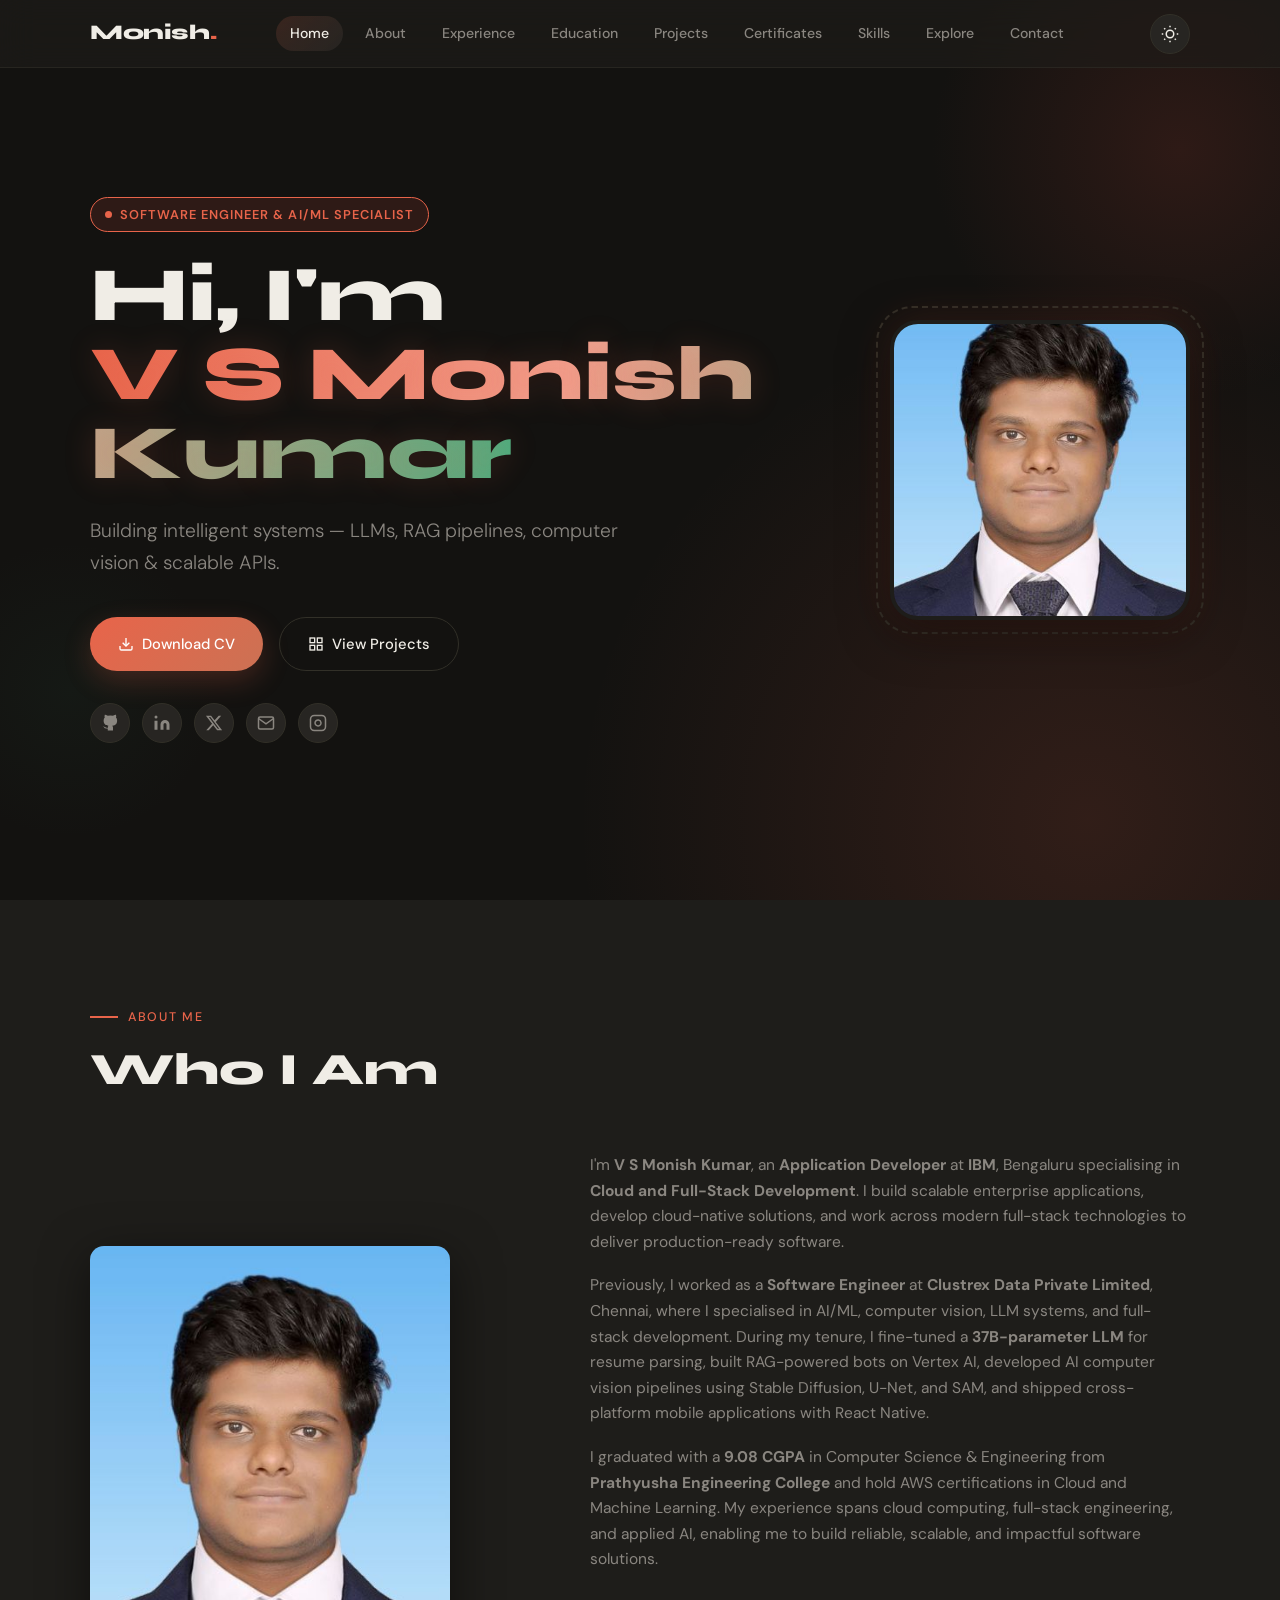
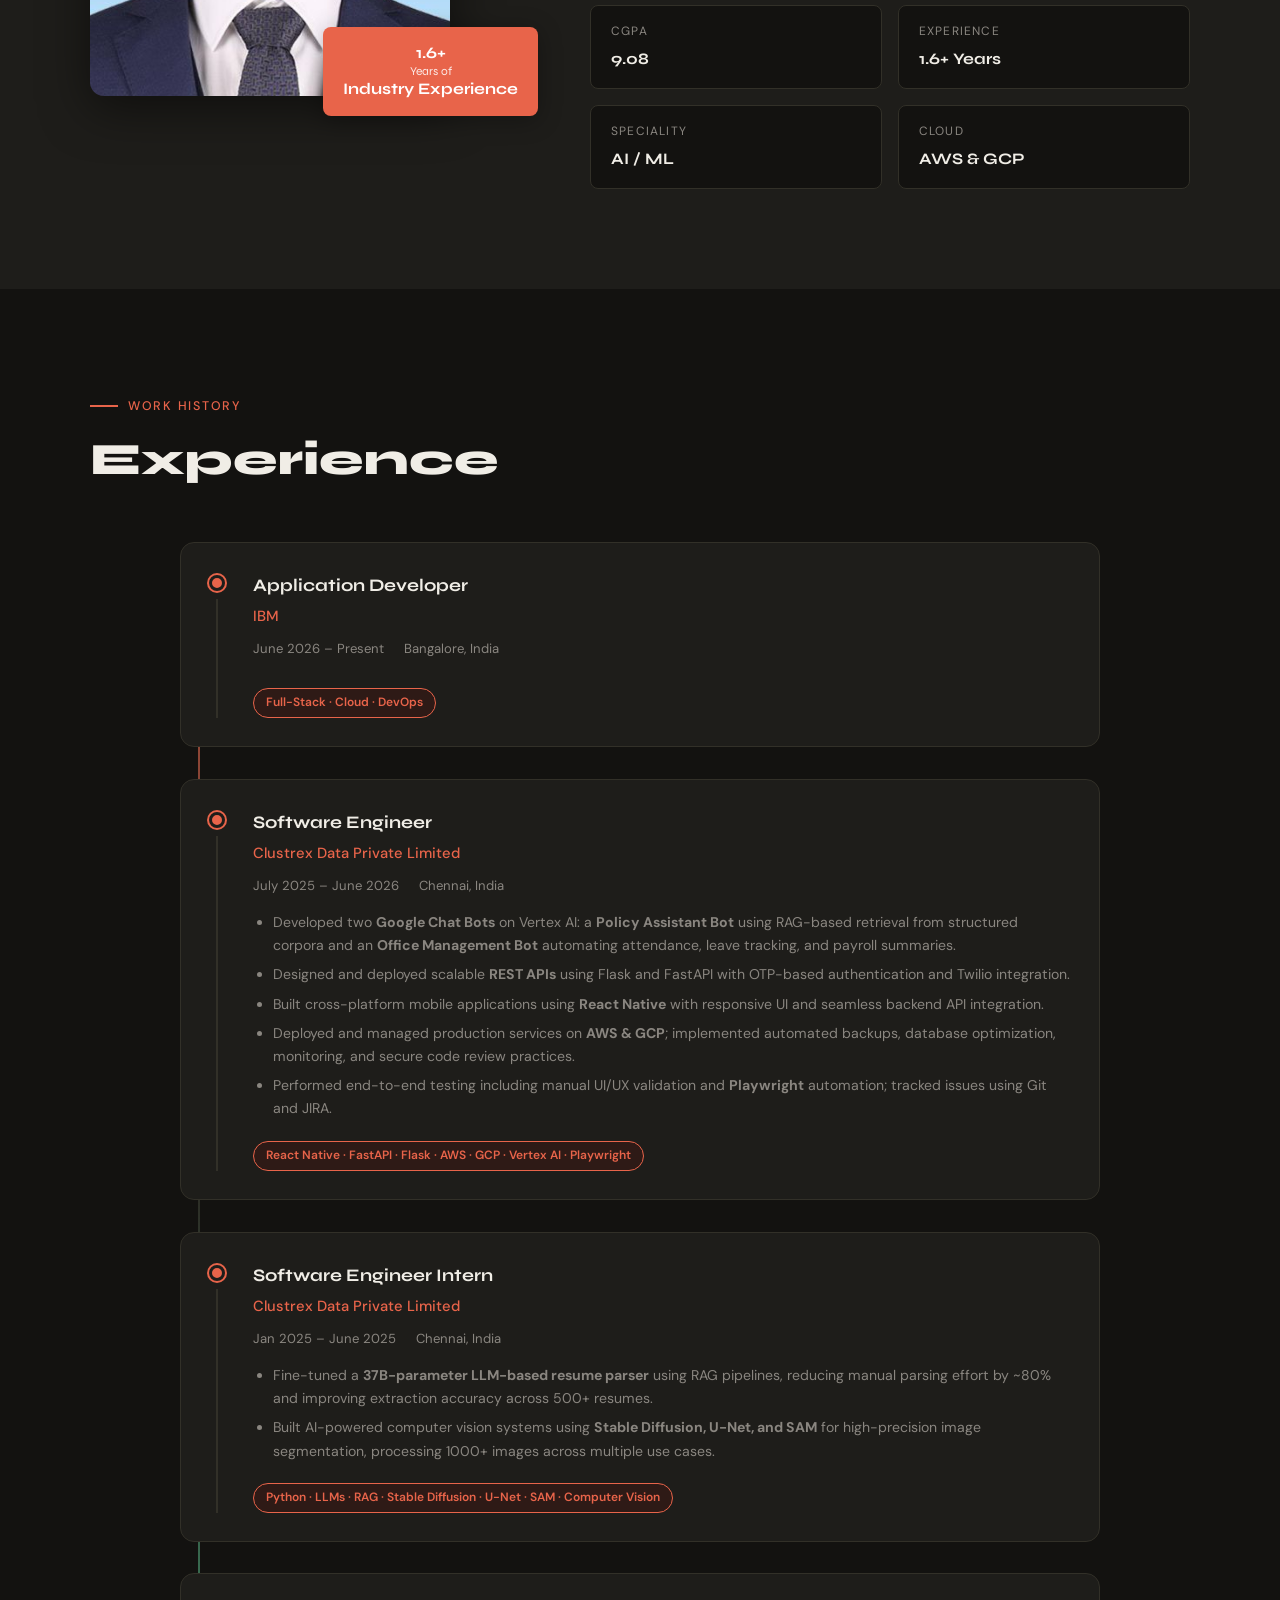
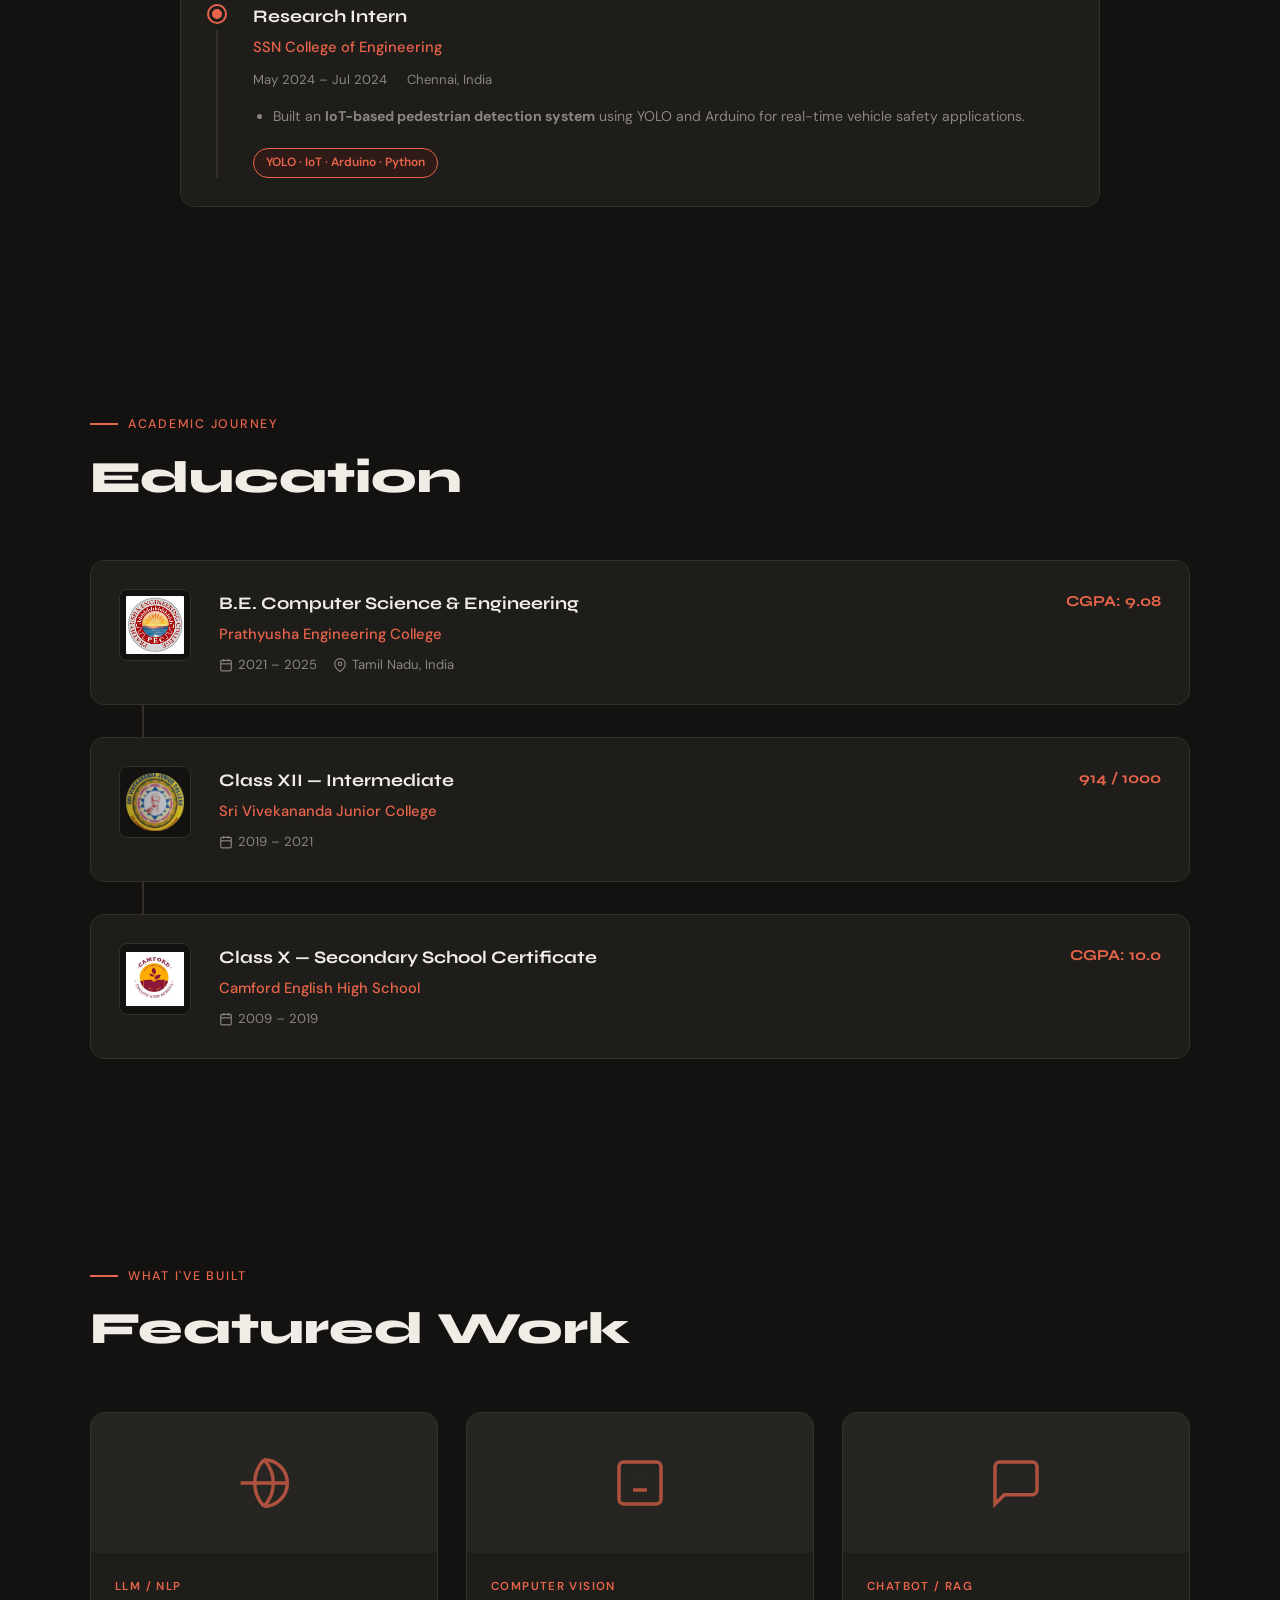
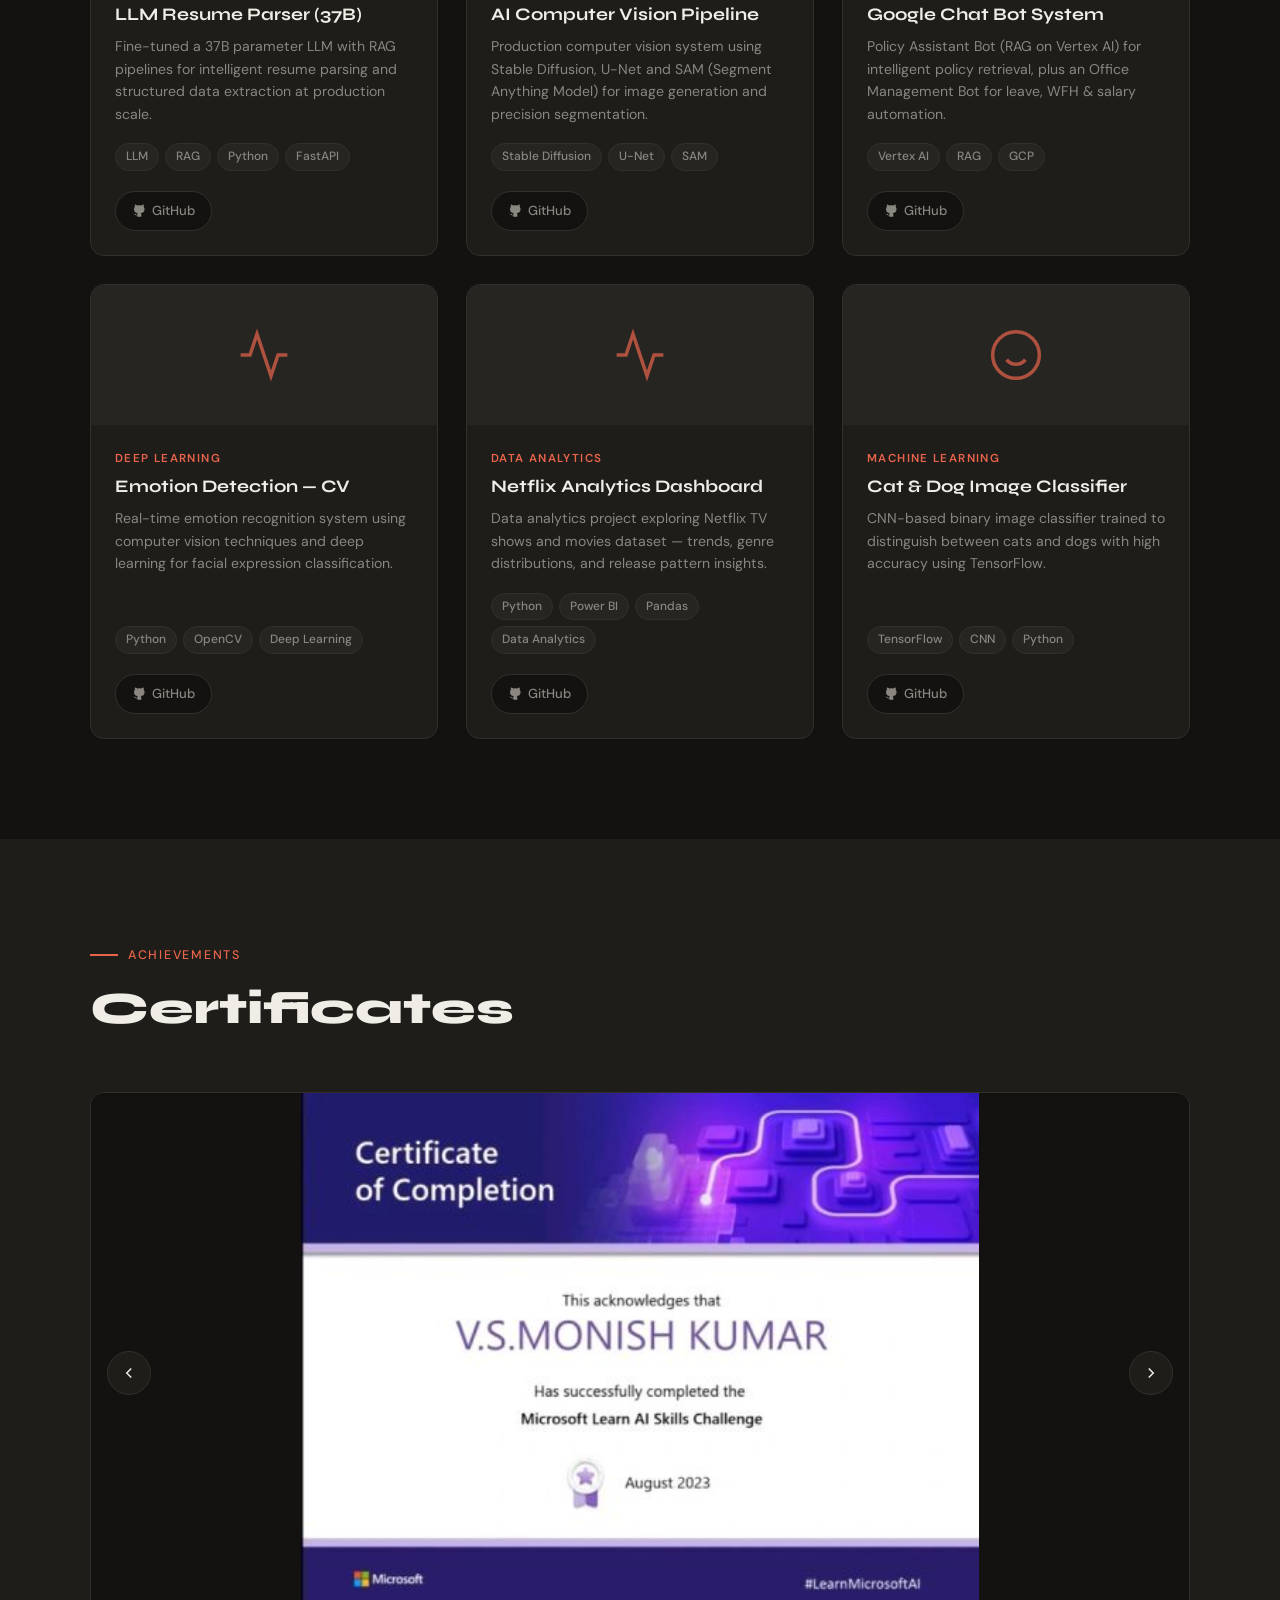
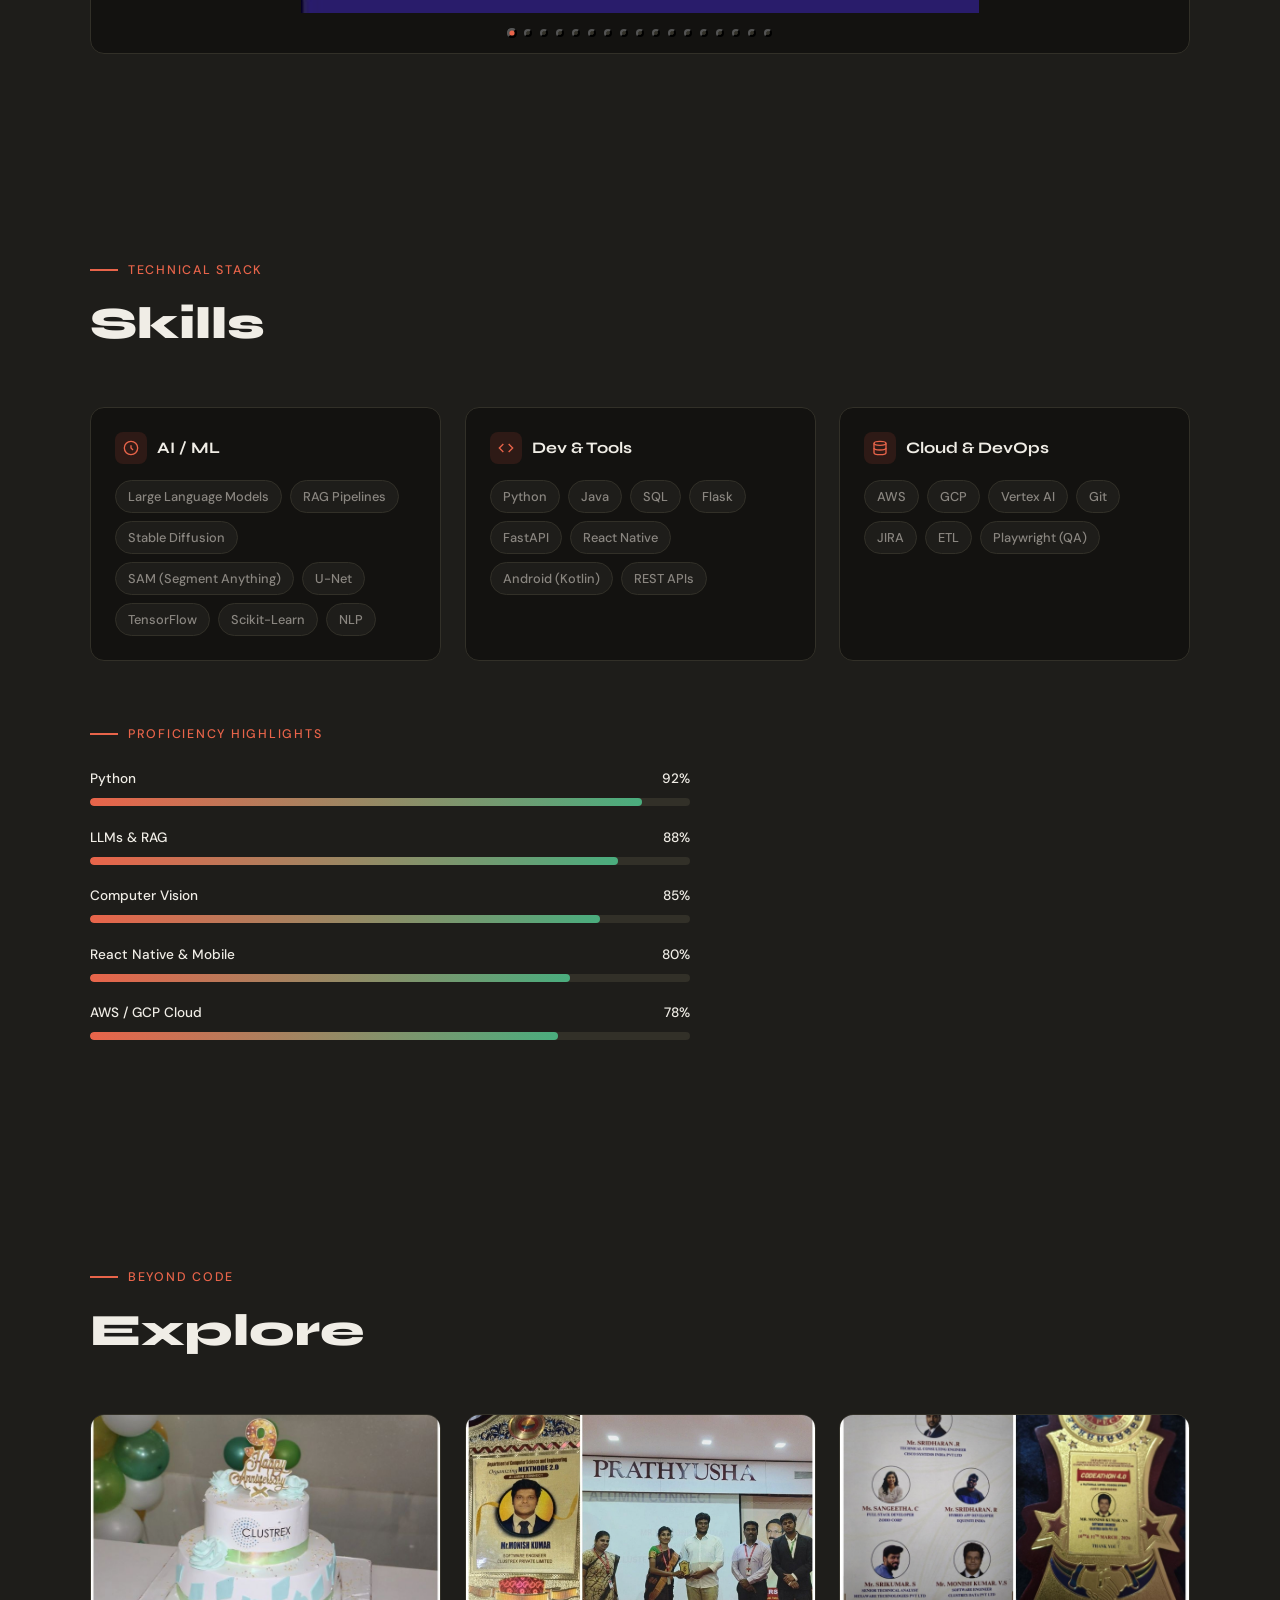
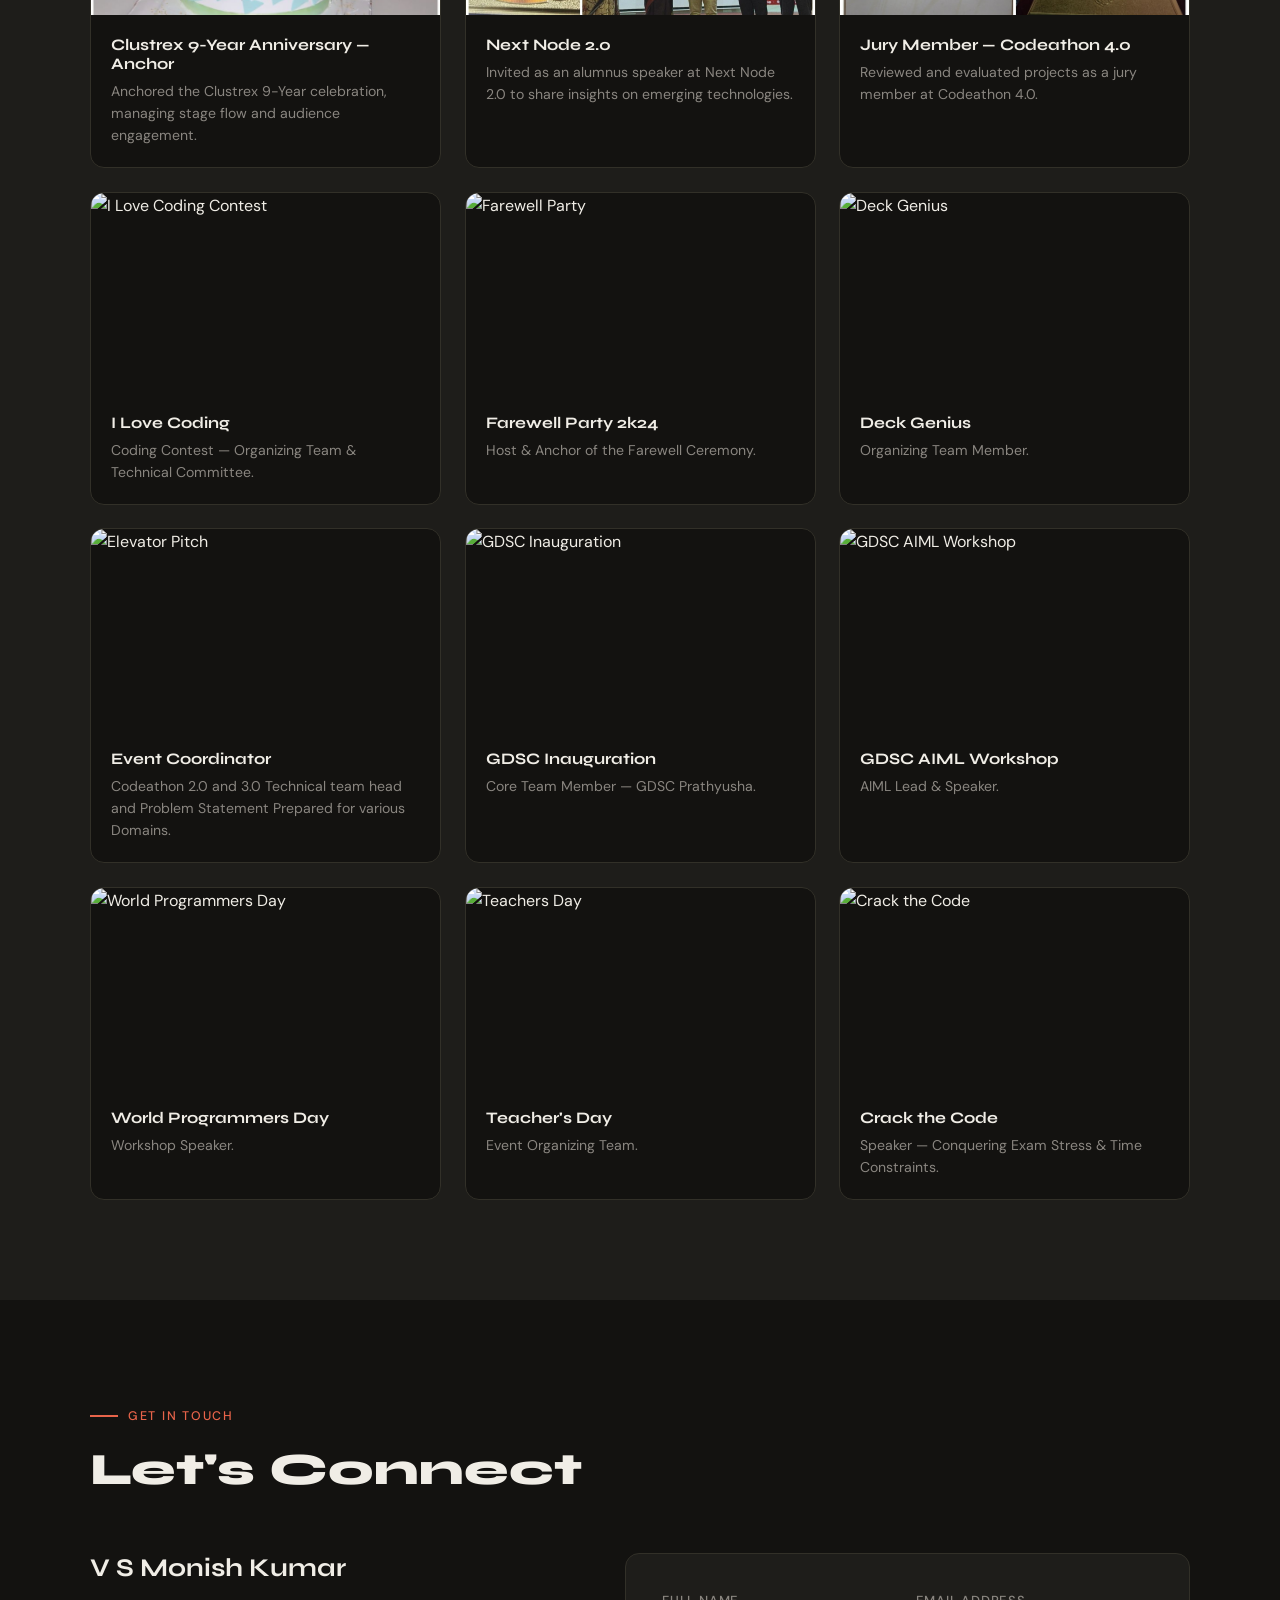
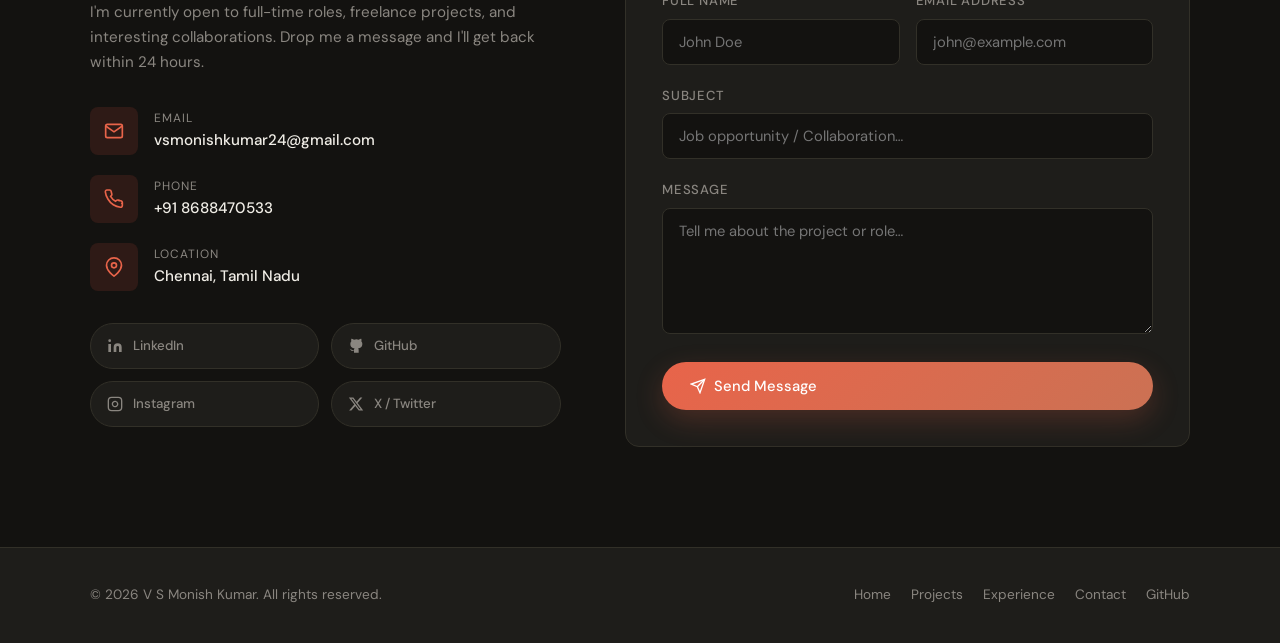
==== commit 4d84a00e: "Job Update" ====
--- a/index.html
+++ b/index.html
@@ -3,7 +3,11 @@
 <head>
   <meta charset="UTF-8" />
   <meta name="viewport" content="width=device-width, initial-scale=1.0"/>
+
   <title>V S Monish Kumar | Portfolio</title>
+
+  <!-- Favicon -->
+  <link rel="icon" type="image/png" href="V S MONISH KUMAR.png">
 
   <link rel="preconnect" href="https://fonts.googleapis.com"/>
   <link rel="preconnect" href="https://fonts.gstatic.com" crossorigin/>
@@ -920,9 +924,11 @@
         </div>
 
         <div class="about-text reveal-right">
-          <p>I'm <strong>V S Monish Kumar</strong>, a Software Engineer at <strong>Clustrex Data Private Limited</strong>, Chennai — specialising in AI/ML, computer vision, LLM systems, and full-stack development.</p>
-          <p>I've fine-tuned a <strong>37B parameter LLM</strong> for resume parsing, built RAG-powered bots on Vertex AI, developed AI computer vision pipelines using Stable Diffusion, U-Net &amp; SAM, and shipped cross-platform mobile apps with React Native.</p>
-          <p>I graduated with a <strong>9.08 CGPA</strong> in Computer Science &amp; Engineering from Prathyusha Engineering College and hold AWS certifications in Cloud &amp; ML. I thrive at the intersection of research-grade AI and production-ready engineering.</p>
+        <p>I'm <strong>V S Monish Kumar</strong>, an <strong>Application Developer</strong> at <strong>IBM</strong>, Bengaluru specialising in <strong>Cloud and Full-Stack Development</strong>. I build scalable enterprise applications, develop cloud-native solutions, and work across modern full-stack technologies to deliver production-ready software.</p>
+
+        <p>Previously, I worked as a <strong>Software Engineer</strong> at <strong>Clustrex Data Private Limited</strong>, Chennai, where I specialised in AI/ML, computer vision, LLM systems, and full-stack development. During my tenure, I fine-tuned a <strong>37B-parameter LLM</strong> for resume parsing, built RAG-powered bots on Vertex AI, developed AI computer vision pipelines using Stable Diffusion, U-Net, and SAM, and shipped cross-platform mobile applications with React Native.</p>
+
+        <p>I graduated with a <strong>9.08 CGPA</strong> in Computer Science &amp; Engineering from <strong>Prathyusha Engineering College</strong> and hold AWS certifications in Cloud and Machine Learning. My experience spans cloud computing, full-stack engineering, and applied AI, enabling me to build reliable, scalable, and impactful software solutions.</p>
 
           <div class="about-facts">
             <div class="fact-item">
@@ -964,7 +970,7 @@
         </div>
 
         <div class="exp-content">
-          <div class="exp-role">Associate System Engineer</div>
+          <div class="exp-role">Application Developer</div>
           <div class="exp-company">IBM</div>
 
           <div class="exp-meta">
@@ -973,7 +979,7 @@
           </div>
 
           <div class="exp-badge">
-            Java · Spring Boot · Cloud · DevOps
+            Full-Stack · Cloud · DevOps
           </div>
         </div>
       </div>
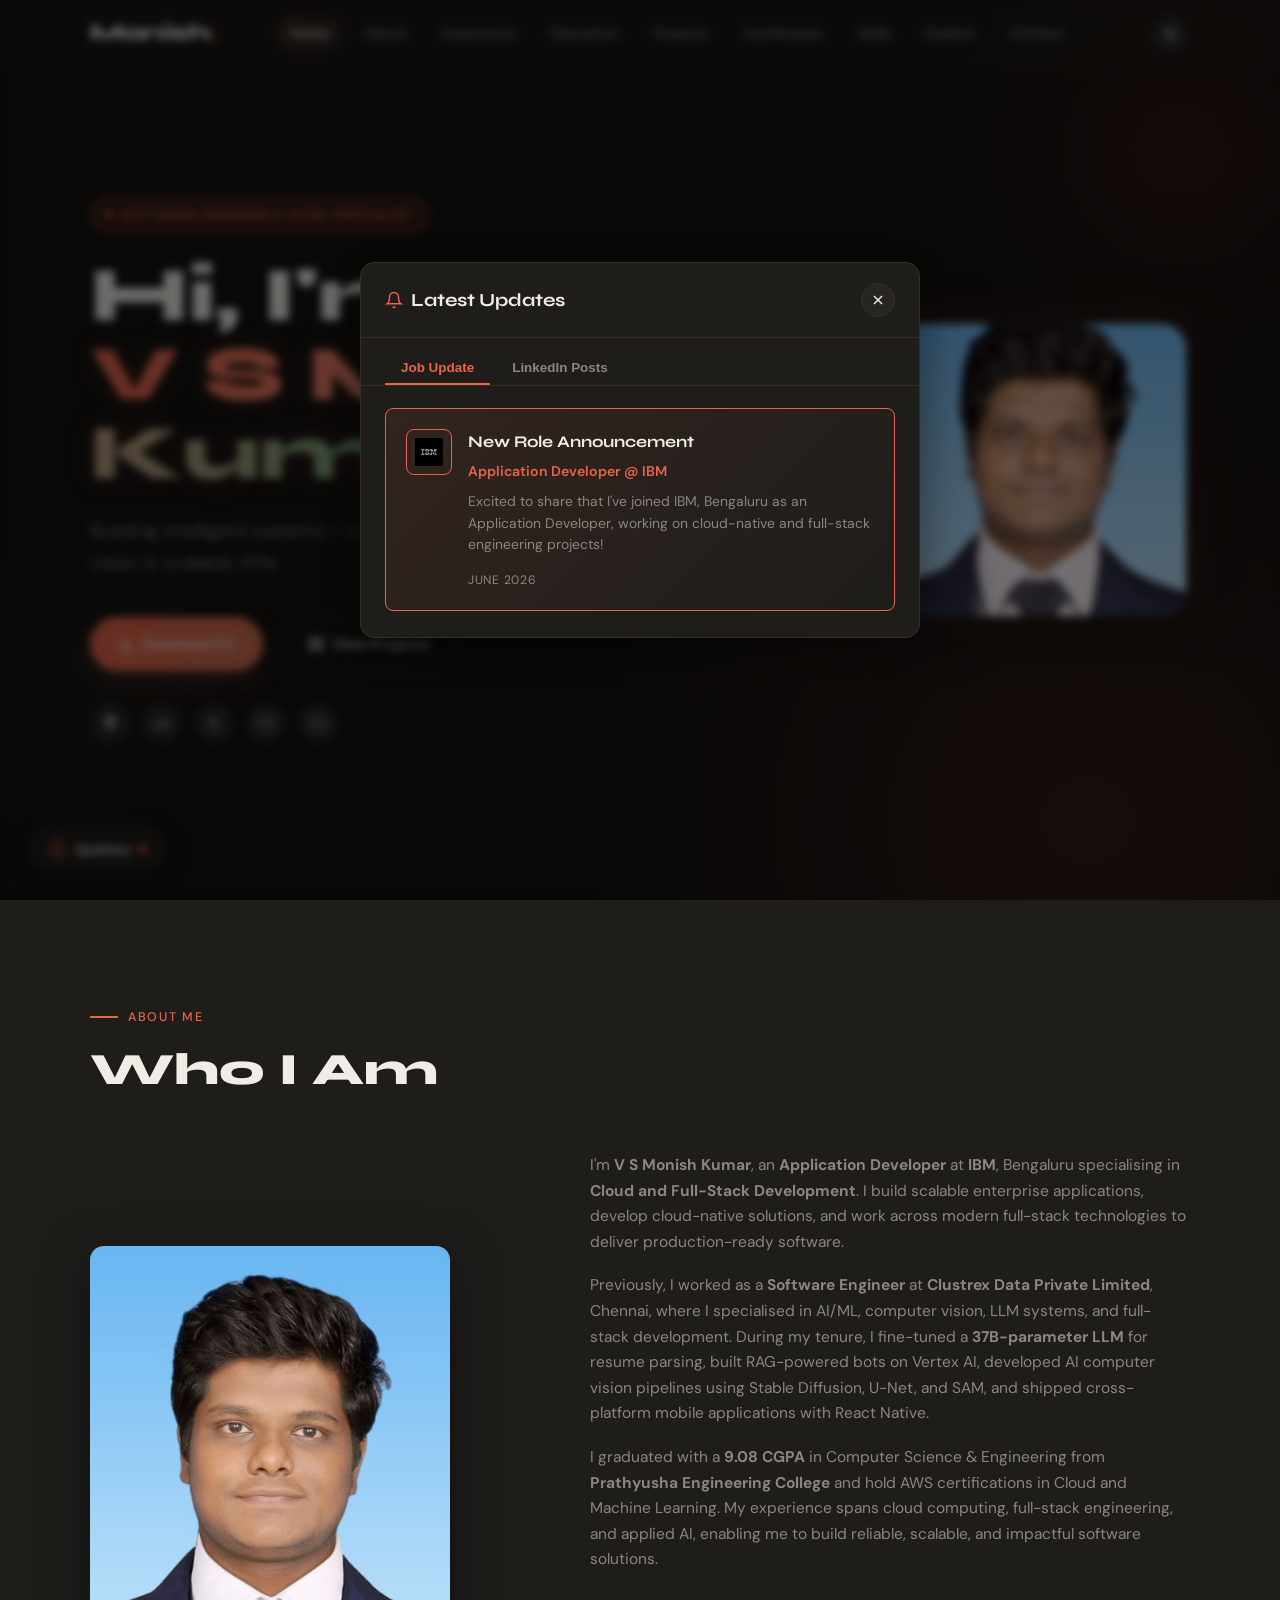
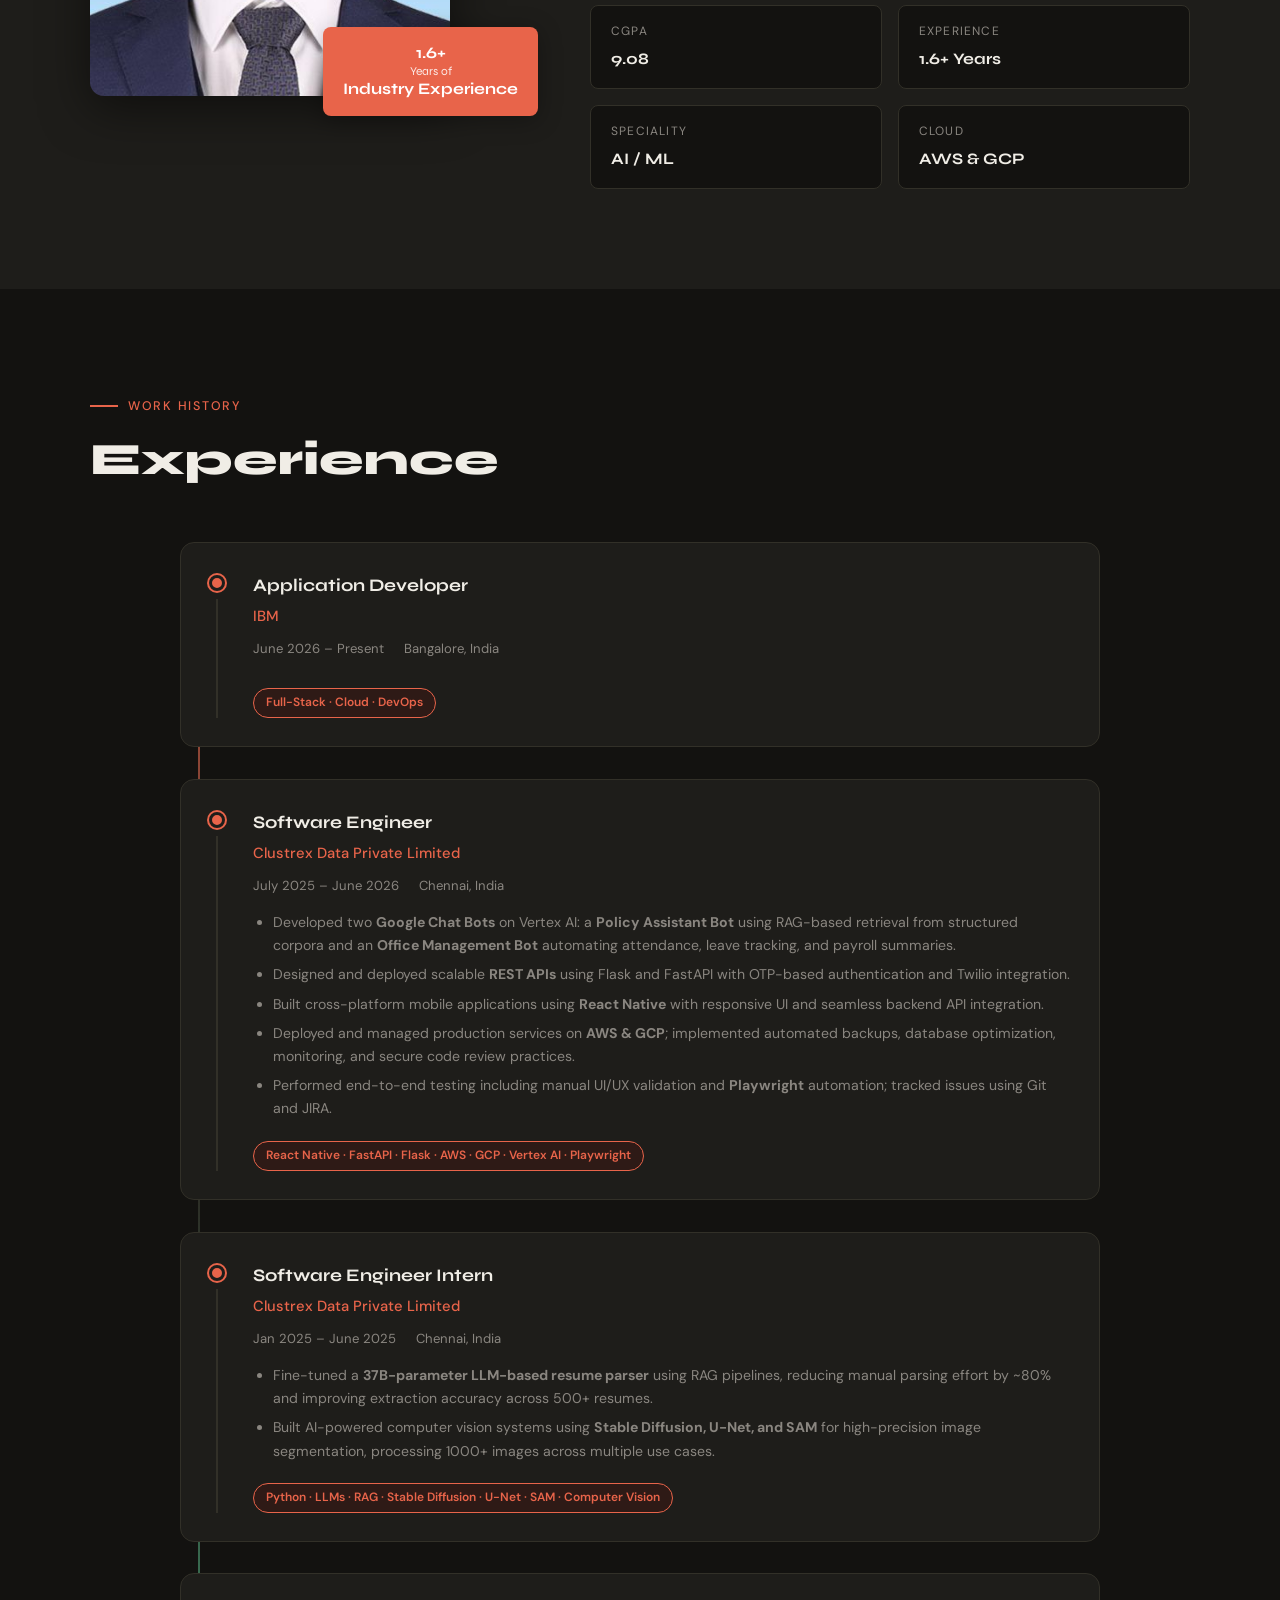
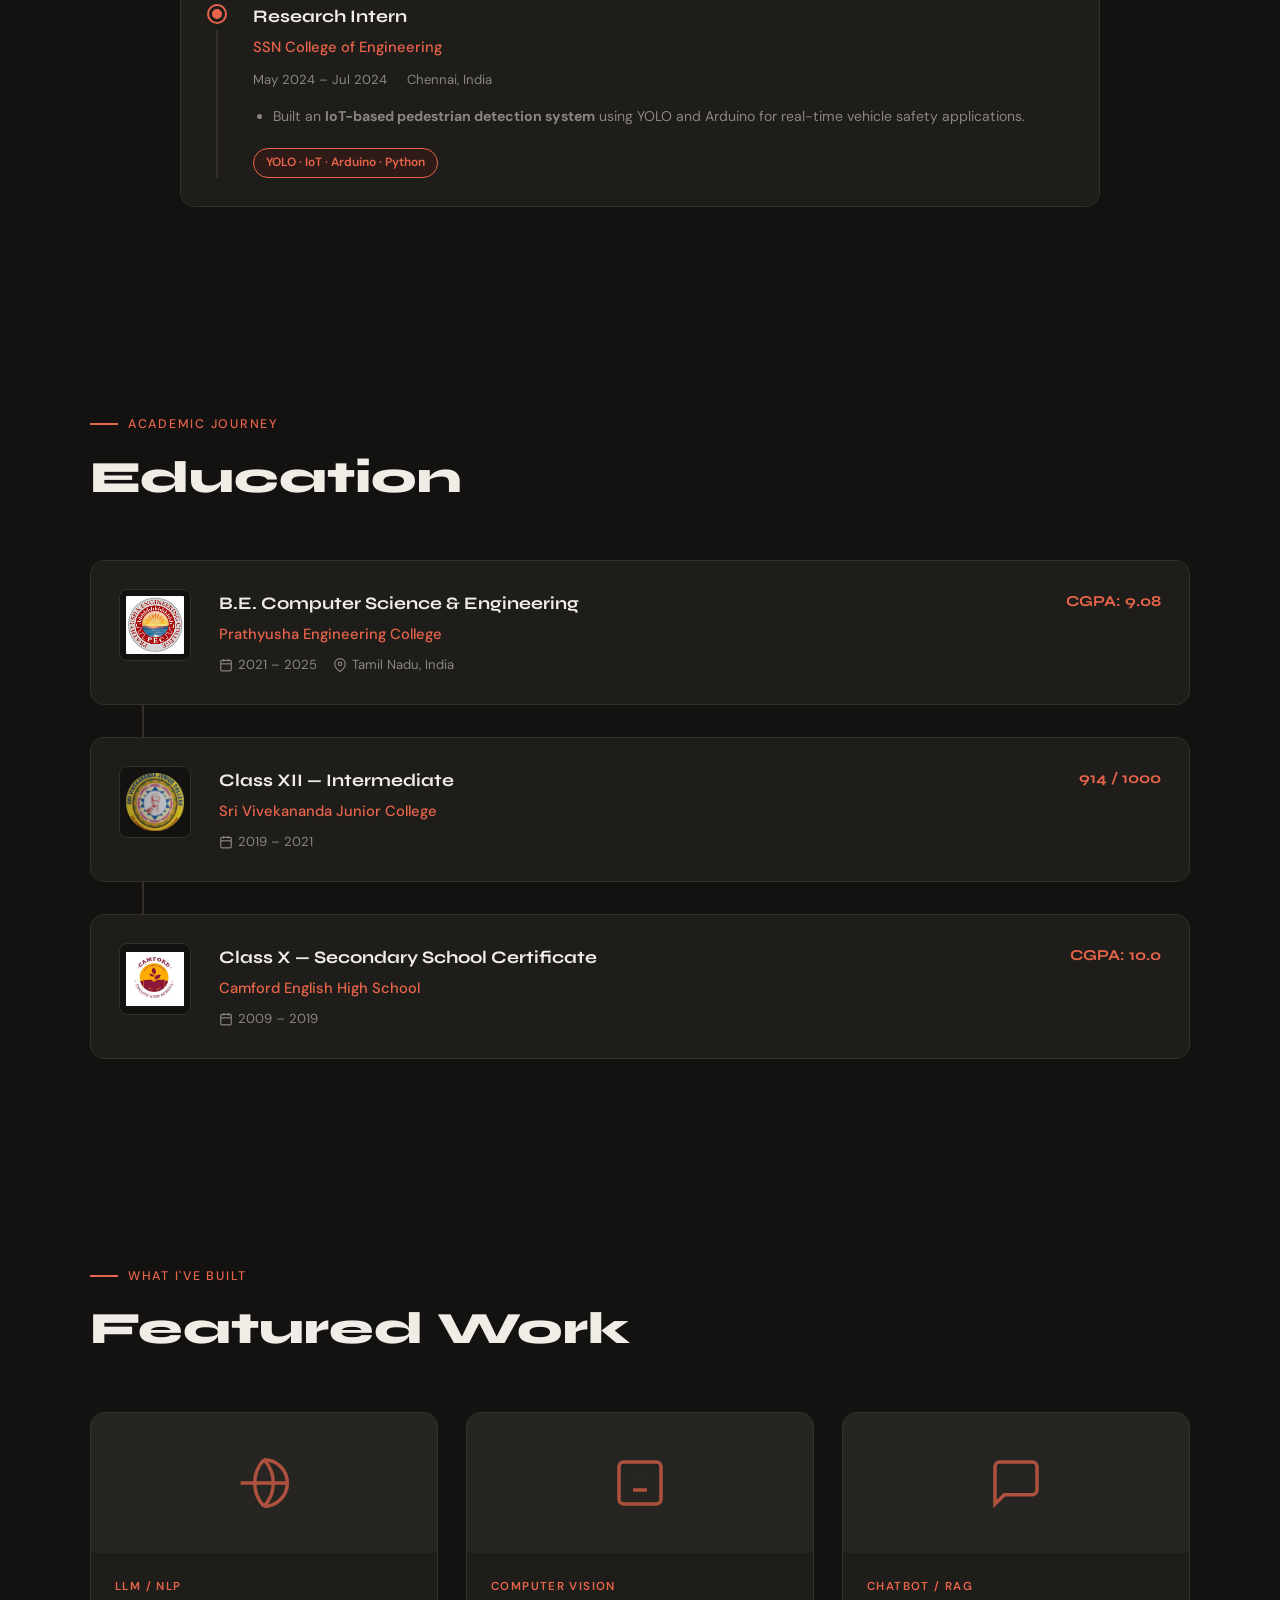
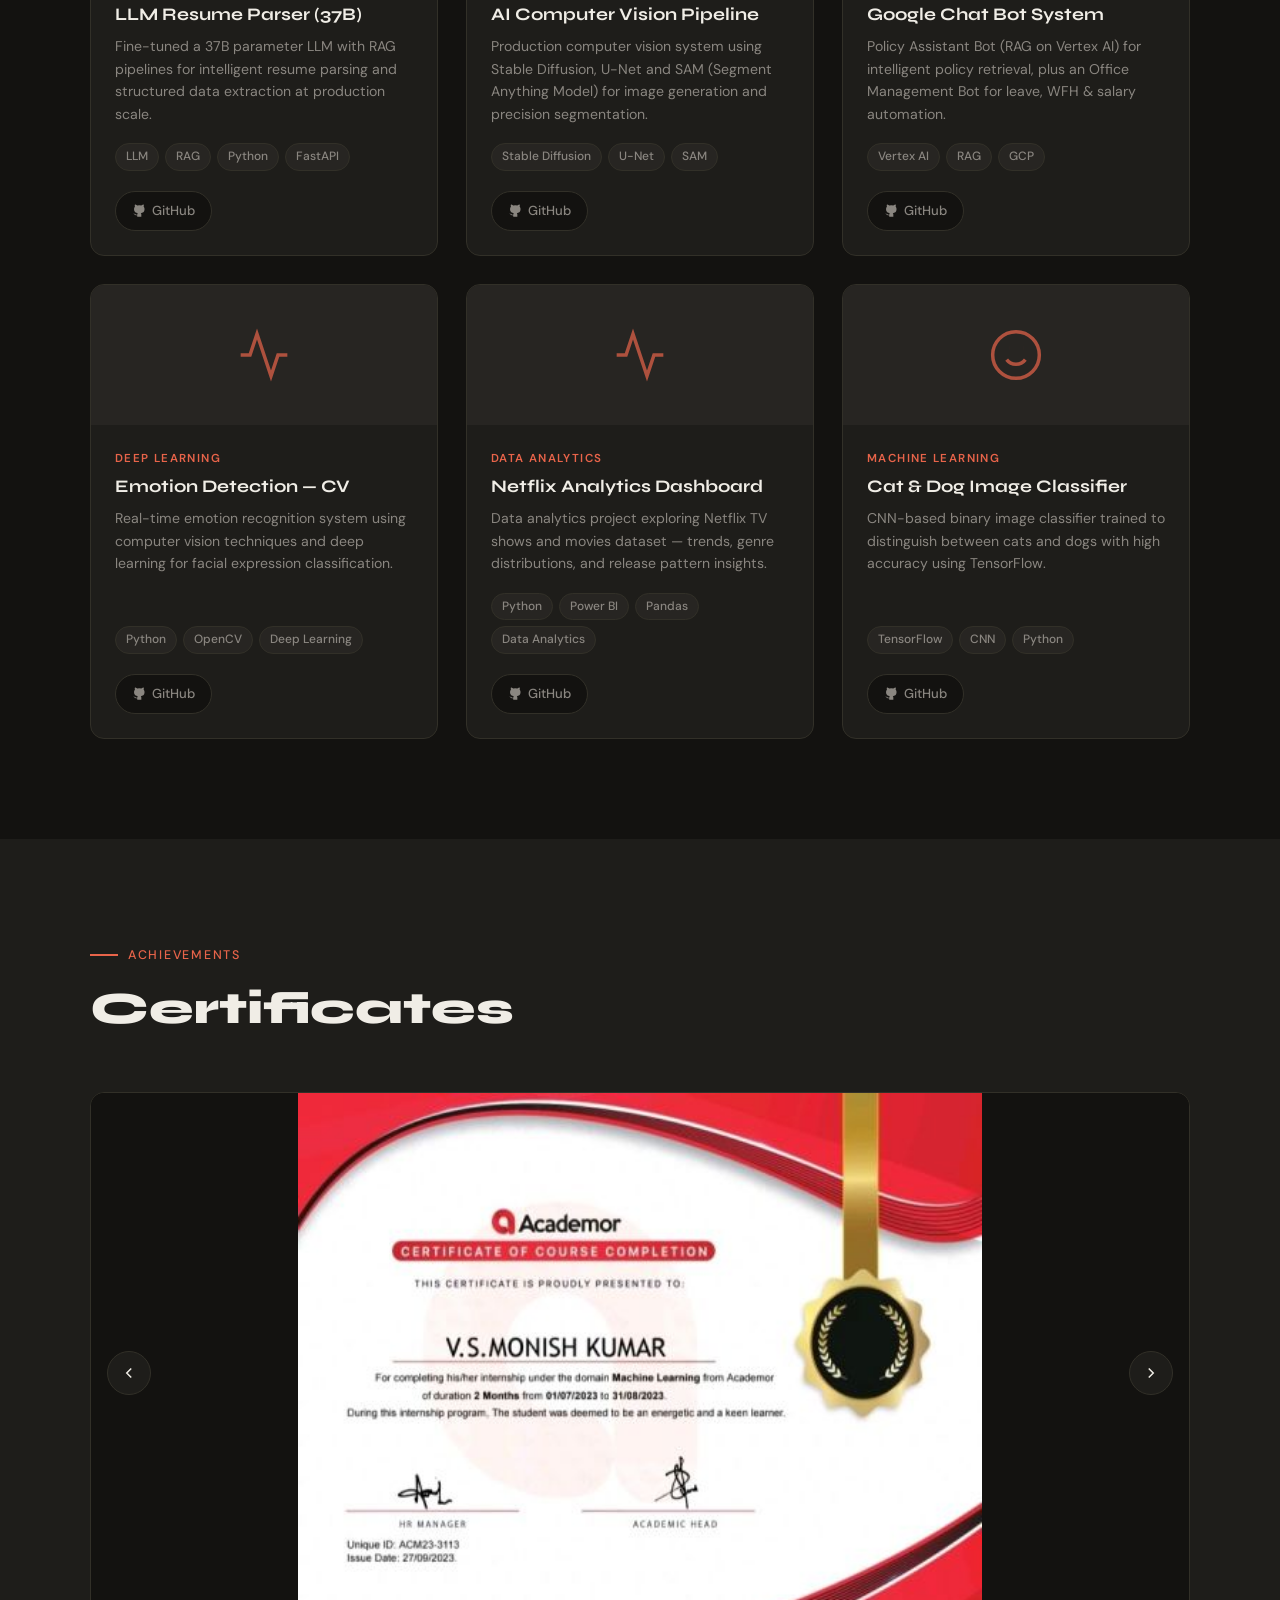
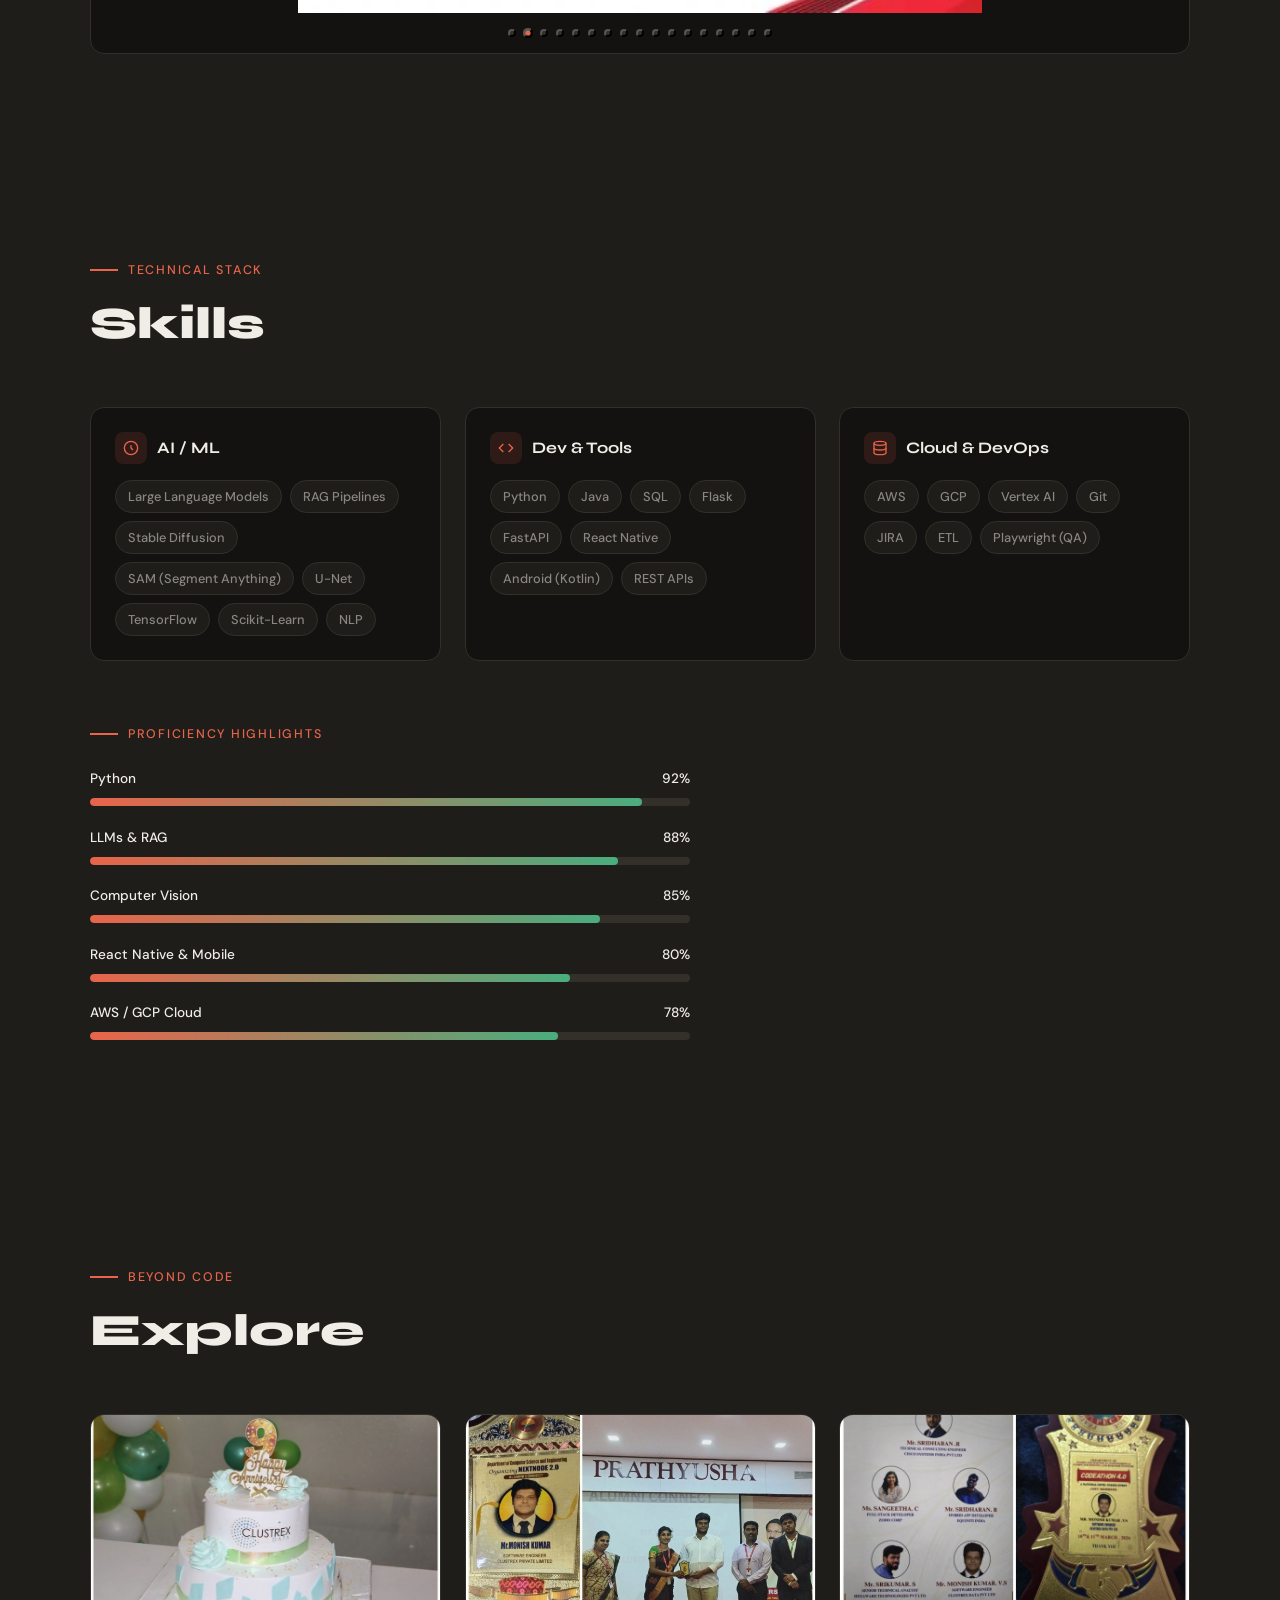
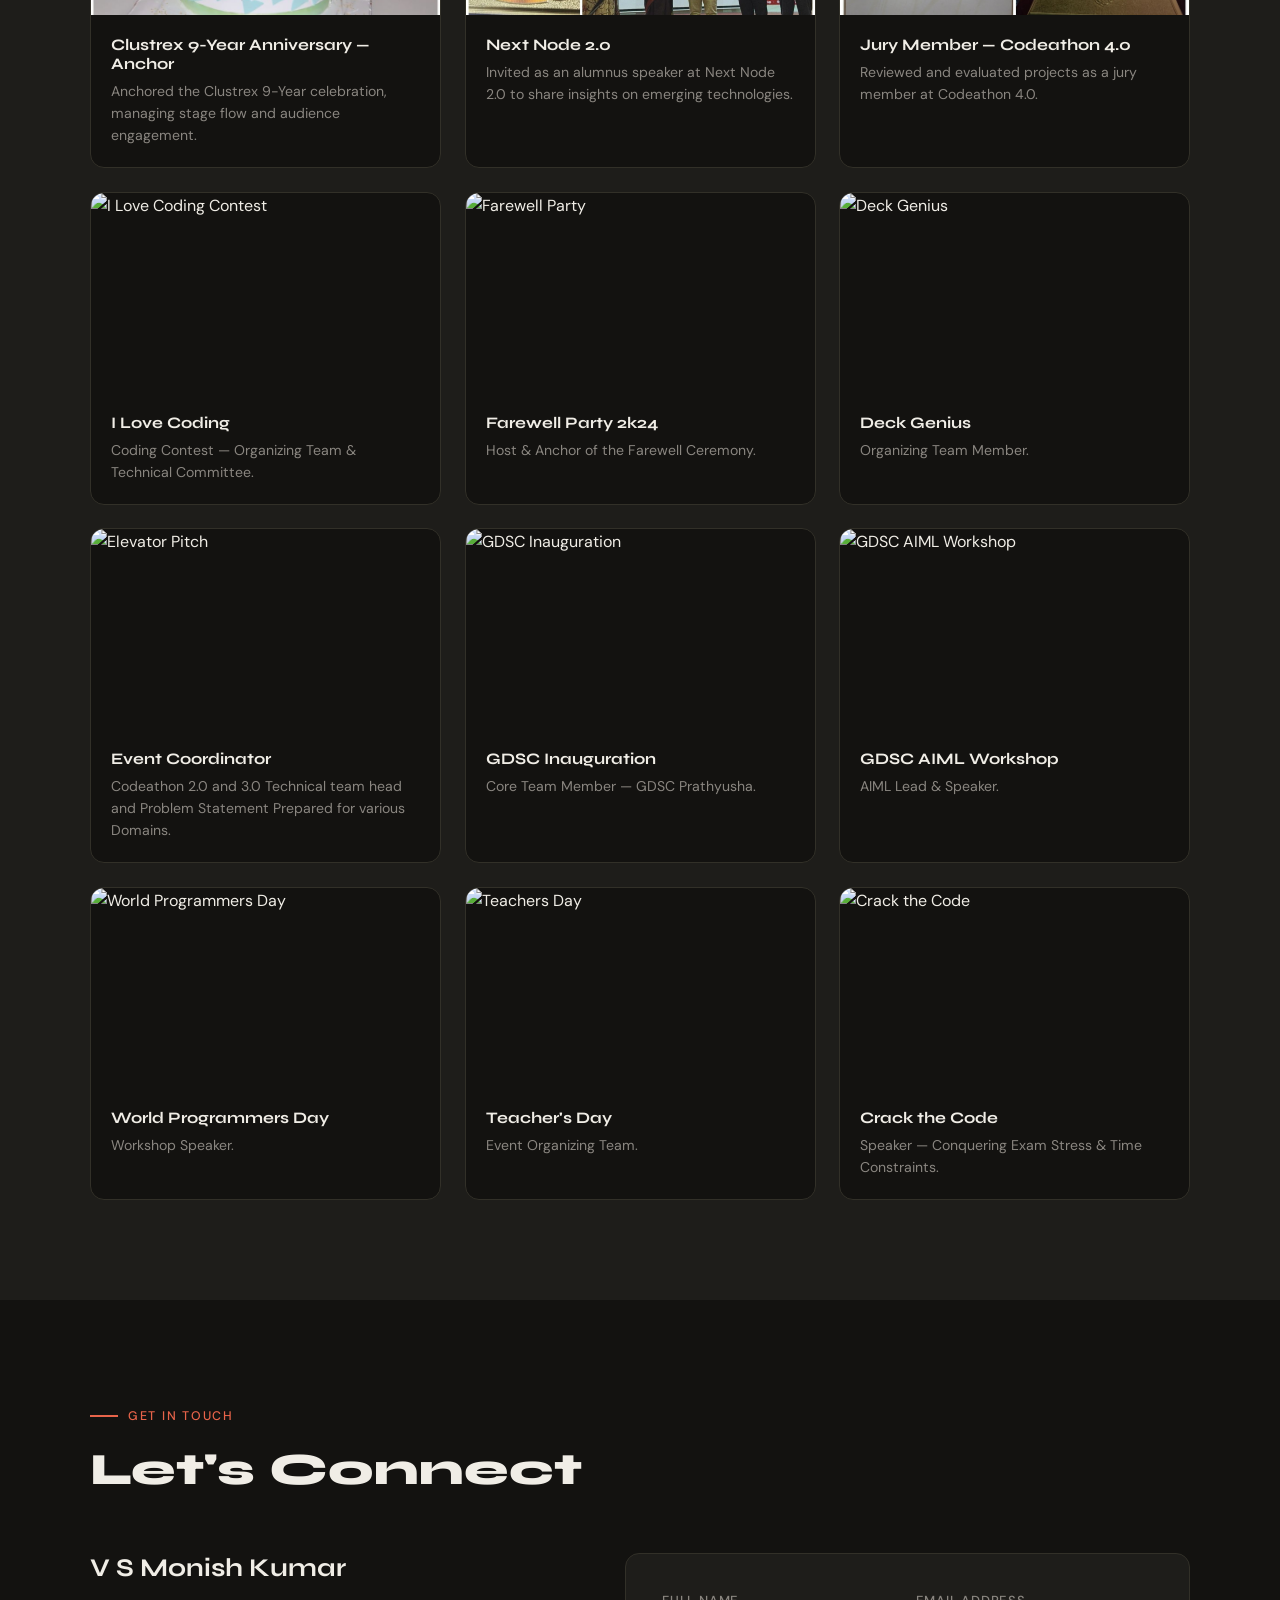
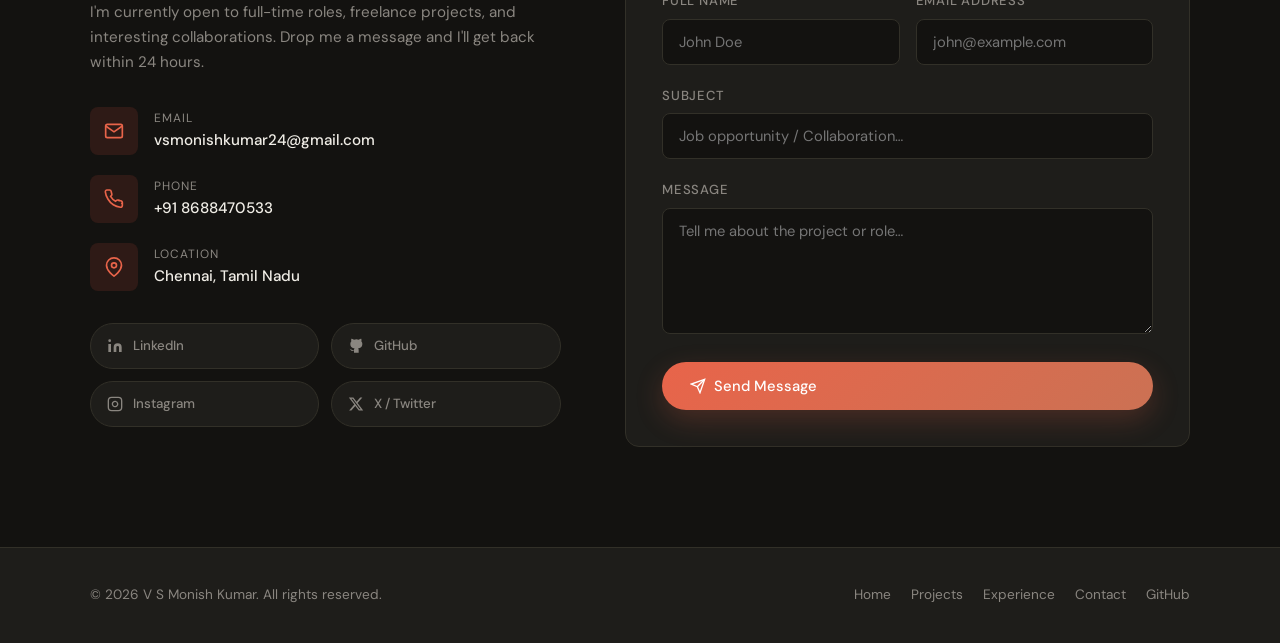
==== commit cc2d0bc0: "Pop UP Update" ====
--- a/index.html
+++ b/index.html
@@ -715,6 +715,164 @@
     #backToTop.show { opacity: 1; pointer-events: auto; }
     #backToTop:hover { transform: translateY(-4px); }
     #backToTop svg { width: 18px; height: 18px; }
+
+    /* ====================================================
+       UPDATES POPUP (Job Update + LinkedIn Posts)
+    ==================================================== */
+    .updates-overlay {
+      position: fixed; inset: 0; z-index: 2000;
+      background: rgba(0,0,0,.55);
+      backdrop-filter: blur(4px);
+      display: flex; align-items: center; justify-content: center;
+      padding: 20px;
+      opacity: 0; visibility: hidden; pointer-events: none;
+      transition: opacity var(--transition), visibility var(--transition);
+    }
+    .updates-overlay.open { opacity: 1; visibility: visible; pointer-events: auto; }
+
+    .updates-modal {
+      width: min(560px, 100%);
+      max-height: min(680px, 88vh);
+      background: var(--surface);
+      border: 1px solid var(--border);
+      border-radius: var(--radius);
+      box-shadow: var(--shadow-lg);
+      display: flex; flex-direction: column;
+      overflow: hidden;
+      transform: translateY(24px) scale(.97);
+      transition: transform var(--transition);
+    }
+    .updates-overlay.open .updates-modal { transform: translateY(0) scale(1); }
+
+    .updates-header {
+      display: flex; align-items: center; justify-content: space-between;
+      padding: 20px 24px; border-bottom: 1px solid var(--border);
+      flex-shrink: 0;
+    }
+    .updates-header h3 {
+      font-family: var(--font-display); font-size: 1.15rem; font-weight: 700;
+      display: flex; align-items: center; gap: 8px;
+    }
+    .updates-close {
+      width: 34px; height: 34px; border-radius: 50%; border: 1px solid var(--border);
+      background: var(--surface2); color: var(--text); cursor: pointer;
+      display: flex; align-items: center; justify-content: center;
+      transition: background var(--transition), color var(--transition), transform var(--transition);
+      flex-shrink: 0;
+    }
+    .updates-close:hover { background: var(--accent); color: #fff; border-color: var(--accent); transform: rotate(90deg); }
+    .updates-close svg { width: 16px; height: 16px; }
+
+    .updates-tabs {
+      display: flex; gap: 6px; padding: 14px 24px 0;
+      border-bottom: 1px solid var(--border);
+      flex-shrink: 0;
+    }
+    .updates-tab {
+      font-size: .84rem; font-weight: 600; padding: 8px 16px;
+      border-radius: 100px 100px 0 0; background: transparent; border: none;
+      color: var(--text-muted); cursor: pointer;
+      border-bottom: 2px solid transparent;
+      transition: color var(--transition), border-color var(--transition);
+    }
+    .updates-tab.active { color: var(--accent); border-color: var(--accent); }
+
+    .updates-body { padding: 22px 24px 26px; overflow-y: auto; }
+    .updates-panel { display: none; }
+    .updates-panel.active { display: block; }
+
+    /* Job update card */
+    .job-update-card {
+      background: linear-gradient(135deg, color-mix(in srgb, var(--accent) 10%, transparent), transparent);
+      border: 1px solid var(--accent); border-radius: var(--radius-sm);
+      padding: 20px; display: flex; gap: 16px; align-items: flex-start;
+    }
+    /* IBM Logo styling for theme compatibility */
+.job-update-icon img.ibm-logo {
+  width: 100%;
+  height: 100%;
+  object-fit: contain;
+}
+
+  /* Optional: Make logo adapt to dark theme if needed */
+  [data-theme="dark"] .job-update-icon img.ibm-logo {
+    /* Keep blue color visible on dark background */
+    filter: brightness(1.1) contrast(1.05);
+  }
+.job-update-icon {
+  width: 46px;
+  height: 46px;
+  border-radius: var(--radius-sm);
+  background: transparent;
+  border: 1.5px solid var(--accent);
+  display: flex;
+  align-items: center;
+  justify-content: center;
+  flex-shrink: 0;
+  overflow: hidden;
+  padding: 8px;
+}
+    .job-update-icon svg { width: 22px; height: 22px; }
+    .job-update-title { font-family: var(--font-display); font-weight: 700; font-size: 1.02rem; margin-bottom: 4px; }
+    .job-update-role { color: var(--accent); font-weight: 600; font-size: .88rem; margin-bottom: 8px; }
+    .job-update-desc { font-size: .87rem; color: var(--text-muted); line-height: 1.55; margin-bottom: 14px; }
+    .job-update-date { font-size: .76rem; color: var(--text-muted); text-transform: uppercase; letter-spacing: .06em; }
+
+    /* LinkedIn posts list */
+    .li-post-card {
+      display: flex; gap: 14px; padding: 14px;
+      border: 1px solid var(--border); border-radius: var(--radius-sm);
+      margin-bottom: 12px; text-decoration: none; color: inherit;
+      transition: border-color var(--transition), transform var(--transition), background var(--transition);
+    }
+    .li-post-card:hover { border-color: var(--accent); background: var(--surface2); transform: translateX(4px); }
+    .li-post-thumb {
+      width: 56px; height: 56px; border-radius: var(--radius-sm); flex-shrink: 0;
+      background: var(--accent-pale); color: var(--accent);
+      display: flex; align-items: center; justify-content: center; overflow: hidden;
+    }
+    .li-post-thumb img { width: 100%; height: 100%; object-fit: cover; }
+    .li-post-thumb svg { width: 22px; height: 22px; }
+    .li-post-info { min-width: 0; flex: 1; }
+    .li-post-title { font-weight: 600; font-size: .88rem; margin-bottom: 3px; }
+    .li-post-excerpt { font-size: .8rem; color: var(--text-muted); line-height: 1.45; overflow: hidden; display: -webkit-box; -webkit-line-clamp: 2; -webkit-box-orient: vertical; }
+    .li-post-date { font-size: .72rem; color: var(--text-muted); margin-top: 6px; text-transform: uppercase; letter-spacing: .05em; }
+    .li-post-arrow { flex-shrink: 0; color: var(--text-muted); display: flex; align-items: center; }
+    .li-post-arrow svg { width: 16px; height: 16px; }
+
+    .updates-view-all {
+      display: block; text-align: center; margin-top: 4px;
+      font-size: .85rem; font-weight: 600; color: var(--accent);
+      padding: 10px; border-radius: 100px; border: 1px solid var(--accent);
+    }
+    .updates-view-all:hover { background: var(--accent); color: #fff; }
+
+    /* Floating trigger button */
+    #updatesFab {
+      position: fixed; bottom: 28px; left: 28px; z-index: 900;
+      display: flex; align-items: center; gap: 8px;
+      background: var(--surface); color: var(--text);
+      border: 1px solid var(--border); border-radius: 100px;
+      padding: 12px 18px; cursor: pointer;
+      box-shadow: var(--shadow);
+      font-family: var(--font-body); font-size: .84rem; font-weight: 600;
+      transition: transform var(--transition), box-shadow var(--transition), border-color var(--transition);
+    }
+    #updatesFab:hover { transform: translateY(-3px); border-color: var(--accent); box-shadow: var(--shadow-lg); }
+    #updatesFab .fab-icon { width: 20px; height: 20px; color: var(--accent); flex-shrink: 0; }
+    #updatesFab .fab-icon svg { width: 100%; height: 100%; }
+    #updatesFab .fab-dot {
+      width: 8px; height: 8px; border-radius: 50%; background: var(--accent);
+      animation: pulse 2s ease infinite; flex-shrink: 0;
+    }
+
+    @media (max-width: 680px) {
+      #updatesFab { left: 16px; bottom: 16px; padding: 10px 14px; font-size: .8rem; }
+      #updatesFab span.fab-label { display: none; }
+      .updates-header { padding: 16px 18px; }
+      .updates-tabs { padding: 12px 18px 0; }
+      .updates-body { padding: 18px; }
+    }
 
     /* ====================================================
        RESPONSIVE
@@ -1678,6 +1836,63 @@
     <svg viewBox="0 0 24 24" fill="none" stroke="currentColor" stroke-width="2"><polyline points="18 15 12 9 6 15"/></svg>
   </button>
 
+  <!-- ==================== UPDATES POPUP (Job Update + LinkedIn Posts) ==================== -->
+  <button id="updatesFab" aria-haspopup="dialog" aria-controls="updatesOverlay">
+    <span class="fab-icon">
+      <svg viewBox="0 0 24 24" fill="none" stroke="currentColor" stroke-width="2"><path d="M18 8A6 6 0 0 0 6 8c0 7-3 9-3 9h18s-3-2-3-9"/><path d="M13.73 21a2 2 0 0 1-3.46 0"/></svg>
+    </span>
+    <span class="fab-label">Updates</span>
+    <span class="fab-dot" id="fabDot"></span>
+  </button>
+
+  <div class="updates-overlay" id="updatesOverlay" role="dialog" aria-modal="true" aria-labelledby="updatesTitle">
+    <div class="updates-modal">
+      <div class="updates-header">
+        <h3 id="updatesTitle">
+          <svg style="width:18px;height:18px;color:var(--accent)" viewBox="0 0 24 24" fill="none" stroke="currentColor" stroke-width="2"><path d="M18 8A6 6 0 0 0 6 8c0 7-3 9-3 9h18s-3-2-3-9"/><path d="M13.73 21a2 2 0 0 1-3.46 0"/></svg>
+          Latest Updates
+        </h3>
+        <button class="updates-close" id="updatesClose" aria-label="Close">
+          <svg viewBox="0 0 24 24" fill="none" stroke="currentColor" stroke-width="2"><line x1="18" y1="6" x2="6" y2="18"/><line x1="6" y1="6" x2="18" y2="18"/></svg>
+        </button>
+      </div>
+
+      <div class="updates-tabs">
+        <button class="updates-tab active" data-tab="job">Job Update</button>
+        <button class="updates-tab" data-tab="linkedin">LinkedIn Posts</button>
+      </div>
+
+      <div class="updates-body">
+
+        <!-- JOB UPDATE PANEL -->
+        <div class="updates-panel active" id="panel-job">
+          <div class="job-update-card" id="jobUpdateCard">
+            <div class="job-update-icon">
+            <img src="ibm.svg" alt="IBM Logo" class="ibm-logo" /></svg>
+            </div>
+            <div>
+              <div class="job-update-title" id="jobUpdateTitle">New Role Announcement</div>
+              <div class="job-update-role" id="jobUpdateRole">Application Developer @ IBM</div>
+              <div class="job-update-desc" id="jobUpdateDesc">
+                Excited to share that I've joined IBM, Bengaluru as an Application Developer,
+                working on cloud and full-stack engineering projects!
+              </div>
+              <div class="job-update-date" id="jobUpdateDate">June 2026</div>
+            </div>
+          </div>
+        </div>
+
+        <!-- LINKEDIN POSTS PANEL -->
+        <div class="updates-panel" id="panel-linkedin">
+          <div id="linkedinPostsList"><!-- populated by JS from LINKEDIN_POSTS --></div>
+          <a class="updates-view-all" href="https://www.linkedin.com/in/v-s-monish-kumar-6bb599282" target="_blank" rel="noopener">
+            View full LinkedIn profile →
+          </a>
+        </div>
+
+      </div>
+    </div>
+  </div>
 
   <!-- ====================================================
        JAVASCRIPT
@@ -1892,7 +2107,131 @@
       });
     });
 
+    // -------------------------------------------------------
+    // 9. UPDATES POPUP — Job Update + LinkedIn Posts
+    // -------------------------------------------------------
+
+    // ---- EDIT THIS whenever you have a new job update ----
+    const JOB_UPDATE = {
+      title: "New Role Announcement",
+      role: "Application Developer @ IBM",
+      desc: "Excited to share that I've joined IBM, Bengaluru as an Application Developer, working on cloud-native and full-stack engineering projects!",
+      date: "June 2026",
+      // Bump this id every time you post a new update so the popup
+      // auto-shows again for returning visitors.
+      id: "ibm-june-2026"
+    };
+
+    // ---- EDIT THIS array whenever you share a new LinkedIn post ----
+    // thumb is optional (image path/URL) — falls back to an icon if omitted.
+    const LINKEDIN_POSTS = [
+      {
+        title: "Joining IBM as an Application Developer!",
+        excerpt: "Thrilled to start this new chapter — grateful for everything I learned at Clustrex and excited for what's ahead at IBM.",
+        date: "June 2026",
+        url: "https://www.linkedin.com/posts/v-s-monish-kumar_ibmer-ibm-ibmer-activity-7475458533686272000-MEdb?utm_source=share&utm_medium=member_desktop&rcm=ACoAAETJNa8BVvFD-tPHfmVclmHFdiyJ33h2kY8",
+        thumb: ""
+      },
+      {
+        title: "From Learning to Building — Graduation Day 🎓",
+        excerpt: "This degree is more than a certificate — it’s a story of consistency, sacrifice, and growth.",
+        date: "June 2026",
+        url: "https://www.linkedin.com/posts/v-s-monish-kumar_graduation-growthmindset-newbeginnings-ugcPost-7469197291825020929-FIHi/?utm_source=share&utm_medium=member_desktop&rcm=ACoAAETJNa8BVvFD-tPHfmVclmHFdiyJ33h2kY8",
+        thumb: ""
+      },
+      {
+        title: "Every Ending Opens the Door to a New Beginning",
+        excerpt: "Leaving my first workplace with gratitude, lifelong memories, and excitement for what's ahead.",
+        date: "June 2026",
+        url: "https://www.linkedin.com/posts/v-s-monish-kumar_gratitude-careerjourney-firstjob-share-7467324096599543809-7UWo/?utm_source=share&utm_medium=member_desktop&rcm=ACoAAETJNa8BVvFD-tPHfmVclmHFdiyJ33h2kY8",
+        thumb: ""
+      }
+    ];
+
+    // ---- Render job update card ----
+    document.getElementById('jobUpdateTitle').textContent = JOB_UPDATE.title;
+    document.getElementById('jobUpdateRole').textContent  = JOB_UPDATE.role;
+    document.getElementById('jobUpdateDesc').textContent  = JOB_UPDATE.desc;
+    document.getElementById('jobUpdateDate').textContent  = JOB_UPDATE.date;
+
+    // ---- Render LinkedIn posts list ----
+    const linkedinListEl = document.getElementById('linkedinPostsList');
+    const linkedinIconSVG = `<svg viewBox="0 0 24 24" fill="currentColor"><path d="M16 8a6 6 0 0 1 6 6v7h-4v-7a2 2 0 0 0-2-2 2 2 0 0 0-2 2v7h-4v-7a6 6 0 0 1 6-6z"/><rect x="2" y="9" width="4" height="12"/><circle cx="4" cy="4" r="2"/></svg>`;
+
+    LINKEDIN_POSTS.forEach(post => {
+      const card = document.createElement('a');
+      card.className = 'li-post-card';
+      card.href = post.url;
+      card.target = '_blank';
+      card.rel = 'noopener';
+      card.innerHTML = `
+        <div class="li-post-thumb">
+          ${post.thumb ? `<img src="${post.thumb}" alt="">` : linkedinIconSVG}
+        </div>
+        <div class="li-post-info">
+          <div class="li-post-title">${post.title}</div>
+          <div class="li-post-excerpt">${post.excerpt}</div>
+          <div class="li-post-date">${post.date}</div>
+        </div>
+        <div class="li-post-arrow">
+          <svg viewBox="0 0 24 24" fill="none" stroke="currentColor" stroke-width="2"><line x1="7" y1="17" x2="17" y2="7"/><polyline points="7 7 17 7 17 17"/></svg>
+        </div>`;
+      linkedinListEl.appendChild(card);
+    });
+
+    // ---- Open / close logic ----
+    const updatesOverlay = document.getElementById('updatesOverlay');
+    const updatesFab     = document.getElementById('updatesFab');
+    const updatesClose   = document.getElementById('updatesClose');
+    const fabDot         = document.getElementById('fabDot');
+    const updatesTabs    = document.querySelectorAll('.updates-tab');
+    const updatesPanels  = document.querySelectorAll('.updates-panel');
+
+    function openUpdates() {
+      updatesOverlay.classList.add('open');
+      document.body.style.overflow = 'hidden';
+    }
+    function closeUpdates() {
+      updatesOverlay.classList.remove('open');
+      document.body.style.overflow = '';
+    }
+
+    updatesFab.addEventListener('click', openUpdates);
+    updatesClose.addEventListener('click', closeUpdates);
+    updatesOverlay.addEventListener('click', (e) => {
+      if (e.target === updatesOverlay) closeUpdates();
+    });
+    document.addEventListener('keydown', (e) => {
+      if (e.key === 'Escape' && updatesOverlay.classList.contains('open')) closeUpdates();
+    });
+
+    // Tab switching
+    updatesTabs.forEach(tab => {
+      tab.addEventListener('click', () => {
+        updatesTabs.forEach(t => t.classList.remove('active'));
+        updatesPanels.forEach(p => p.classList.remove('active'));
+        tab.classList.add('active');
+        document.getElementById('panel-' + tab.dataset.tab).classList.add('active');
+      });
+    });
+
+    // ---- Auto-open once per new update (per browser) ----
+    // Uses JOB_UPDATE.id as the key: change the id above and it will
+    // pop up again for visitors who already dismissed the old one.
+    const SEEN_KEY = 'seenUpdateId';
+    const lastSeen = localStorage.getItem(SEEN_KEY);
+
+    if (lastSeen !== JOB_UPDATE.id) {
+      fabDot.style.display = 'block'; // show the pulsing dot as a hint
+      setTimeout(() => {
+        openUpdates();
+        localStorage.setItem(SEEN_KEY, JOB_UPDATE.id);
+      }, 1200); // small delay so it doesn't feel jarring on load
+    } else {
+      fabDot.style.display = 'none';
+    }
+
   </script>
 
 </body>
-</html>
+</html>
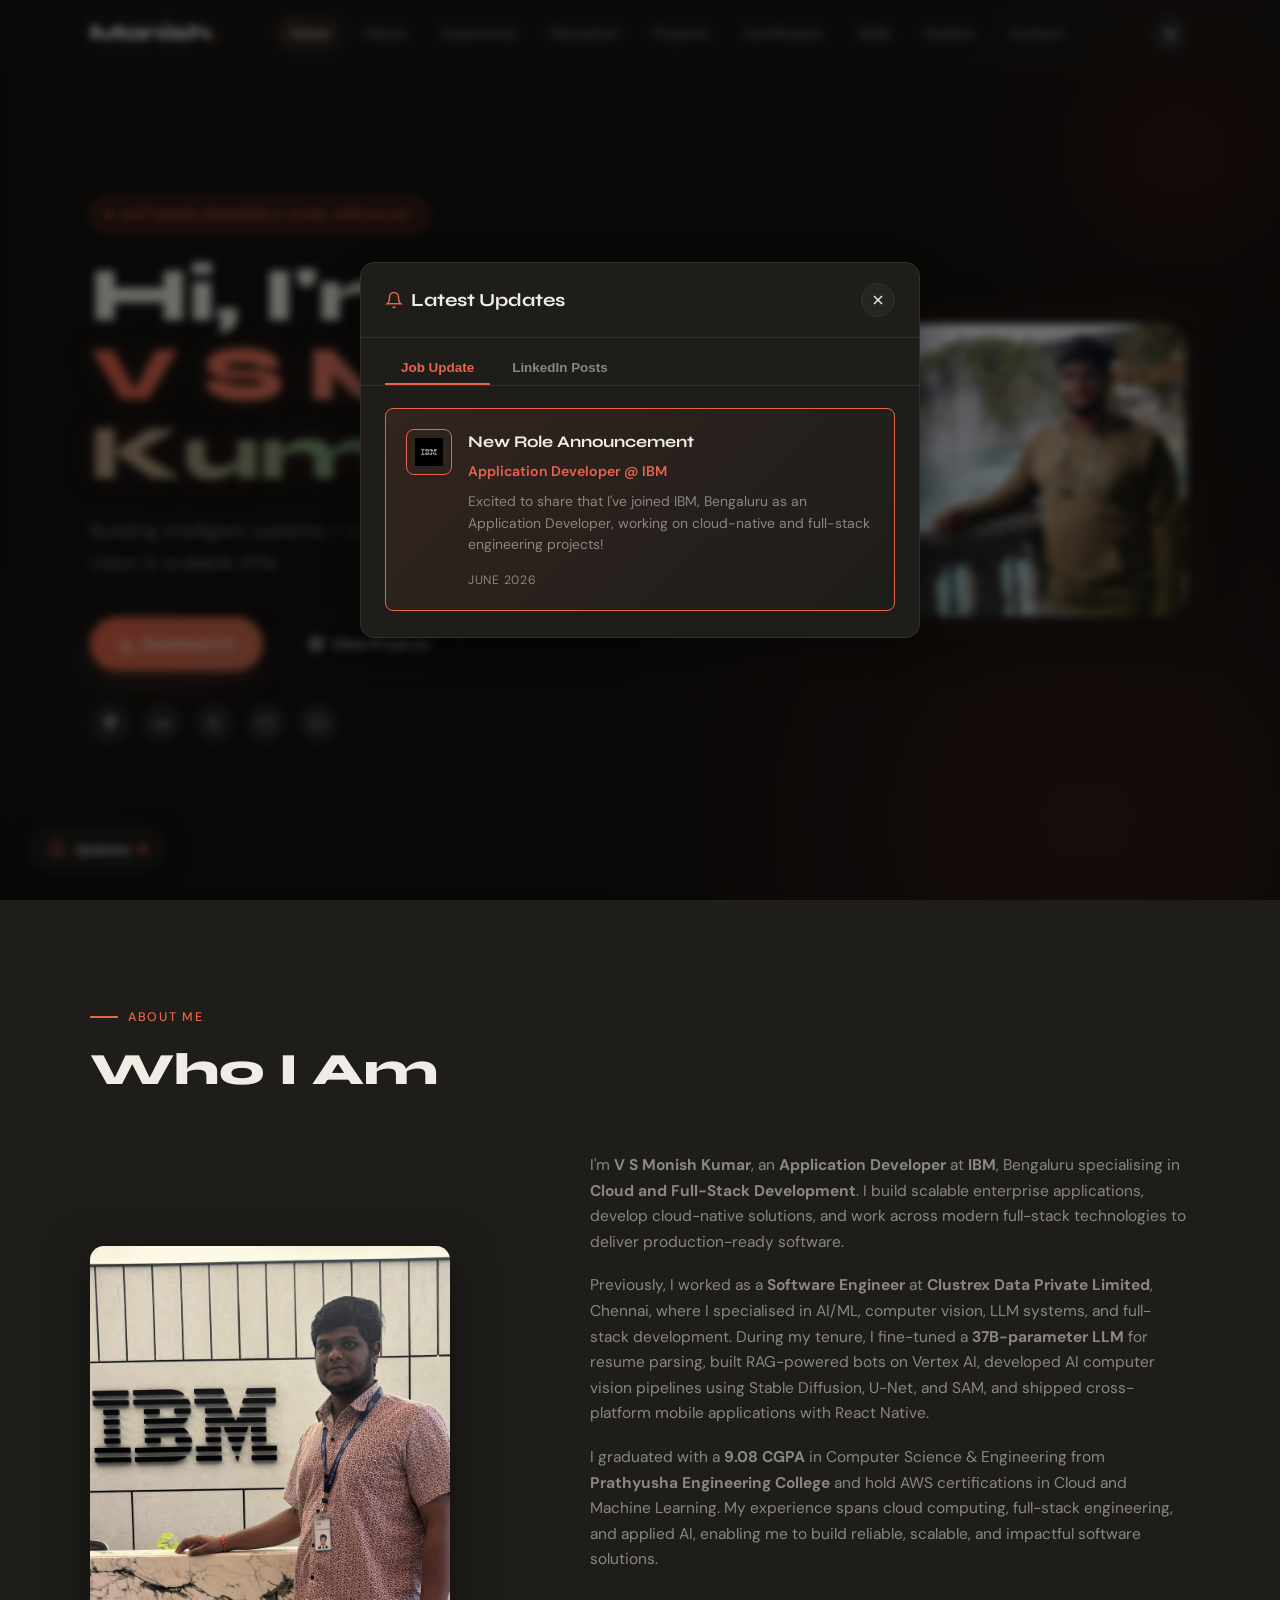
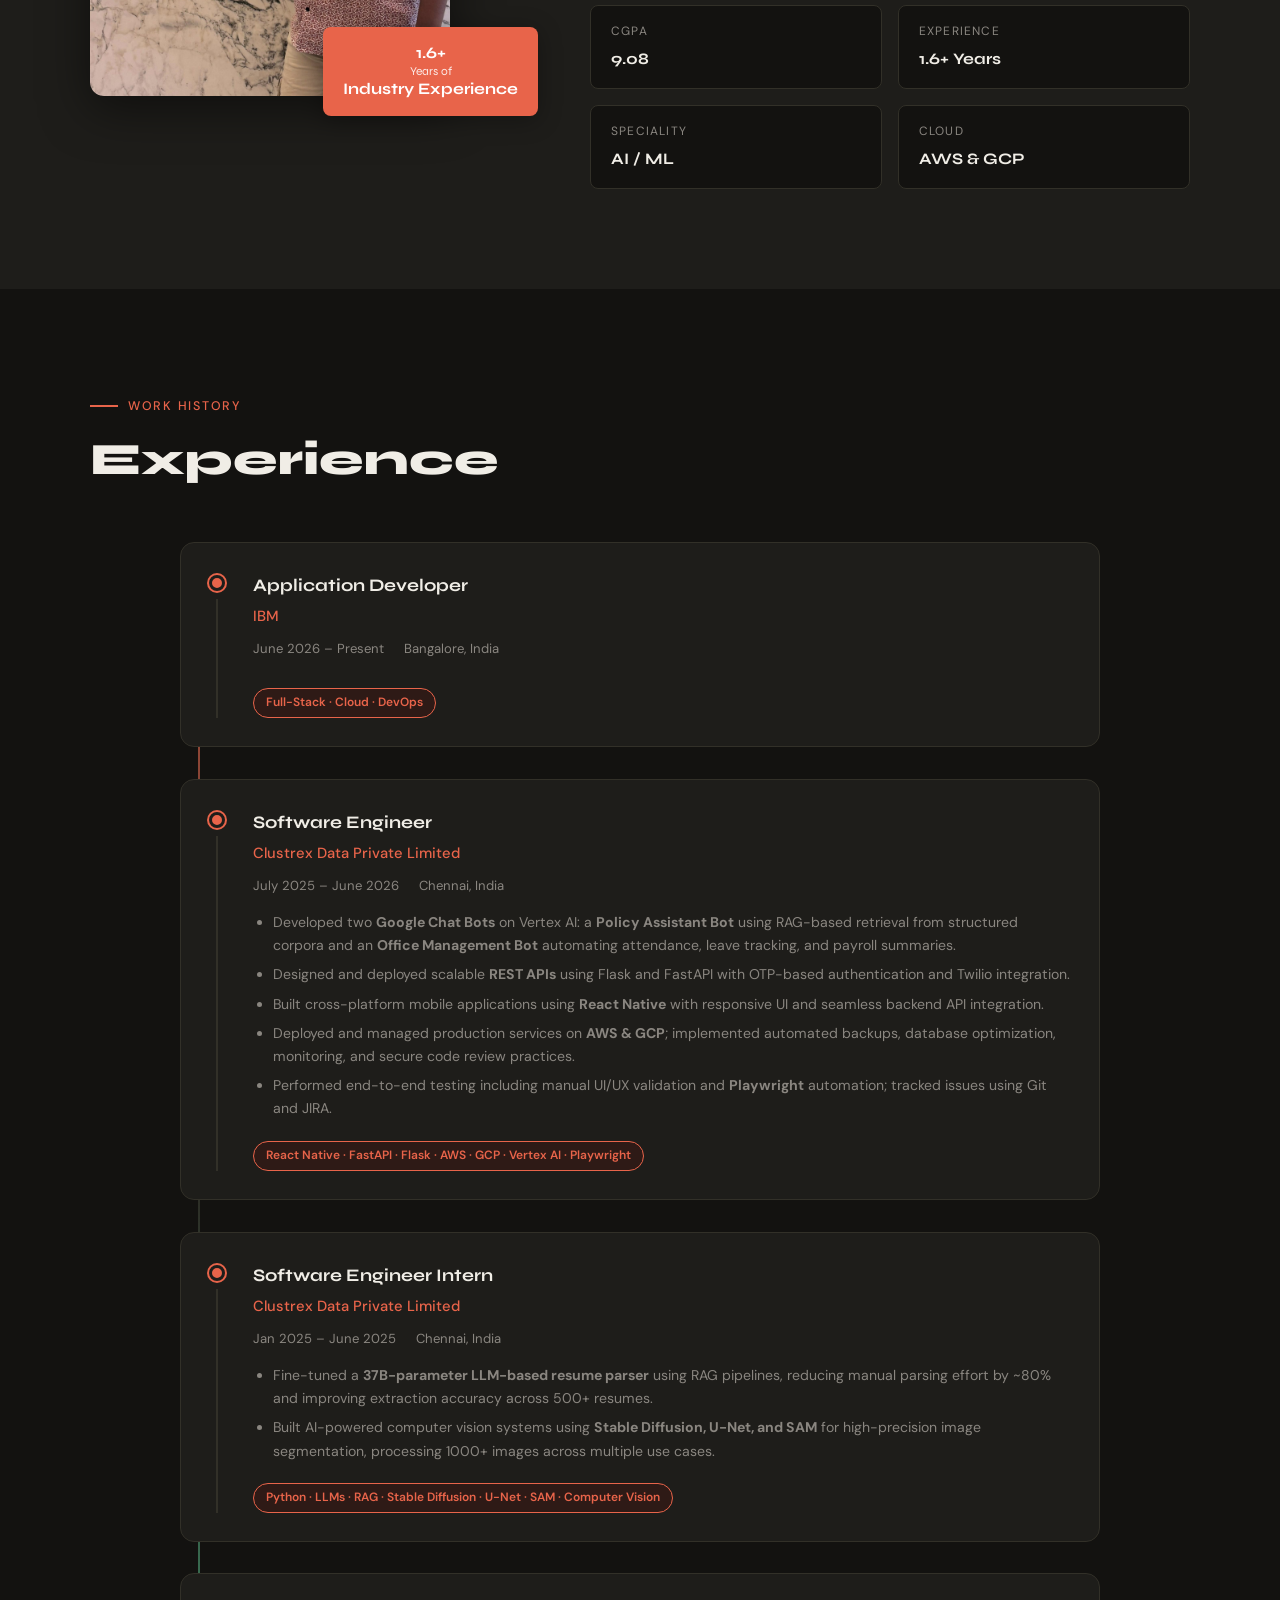
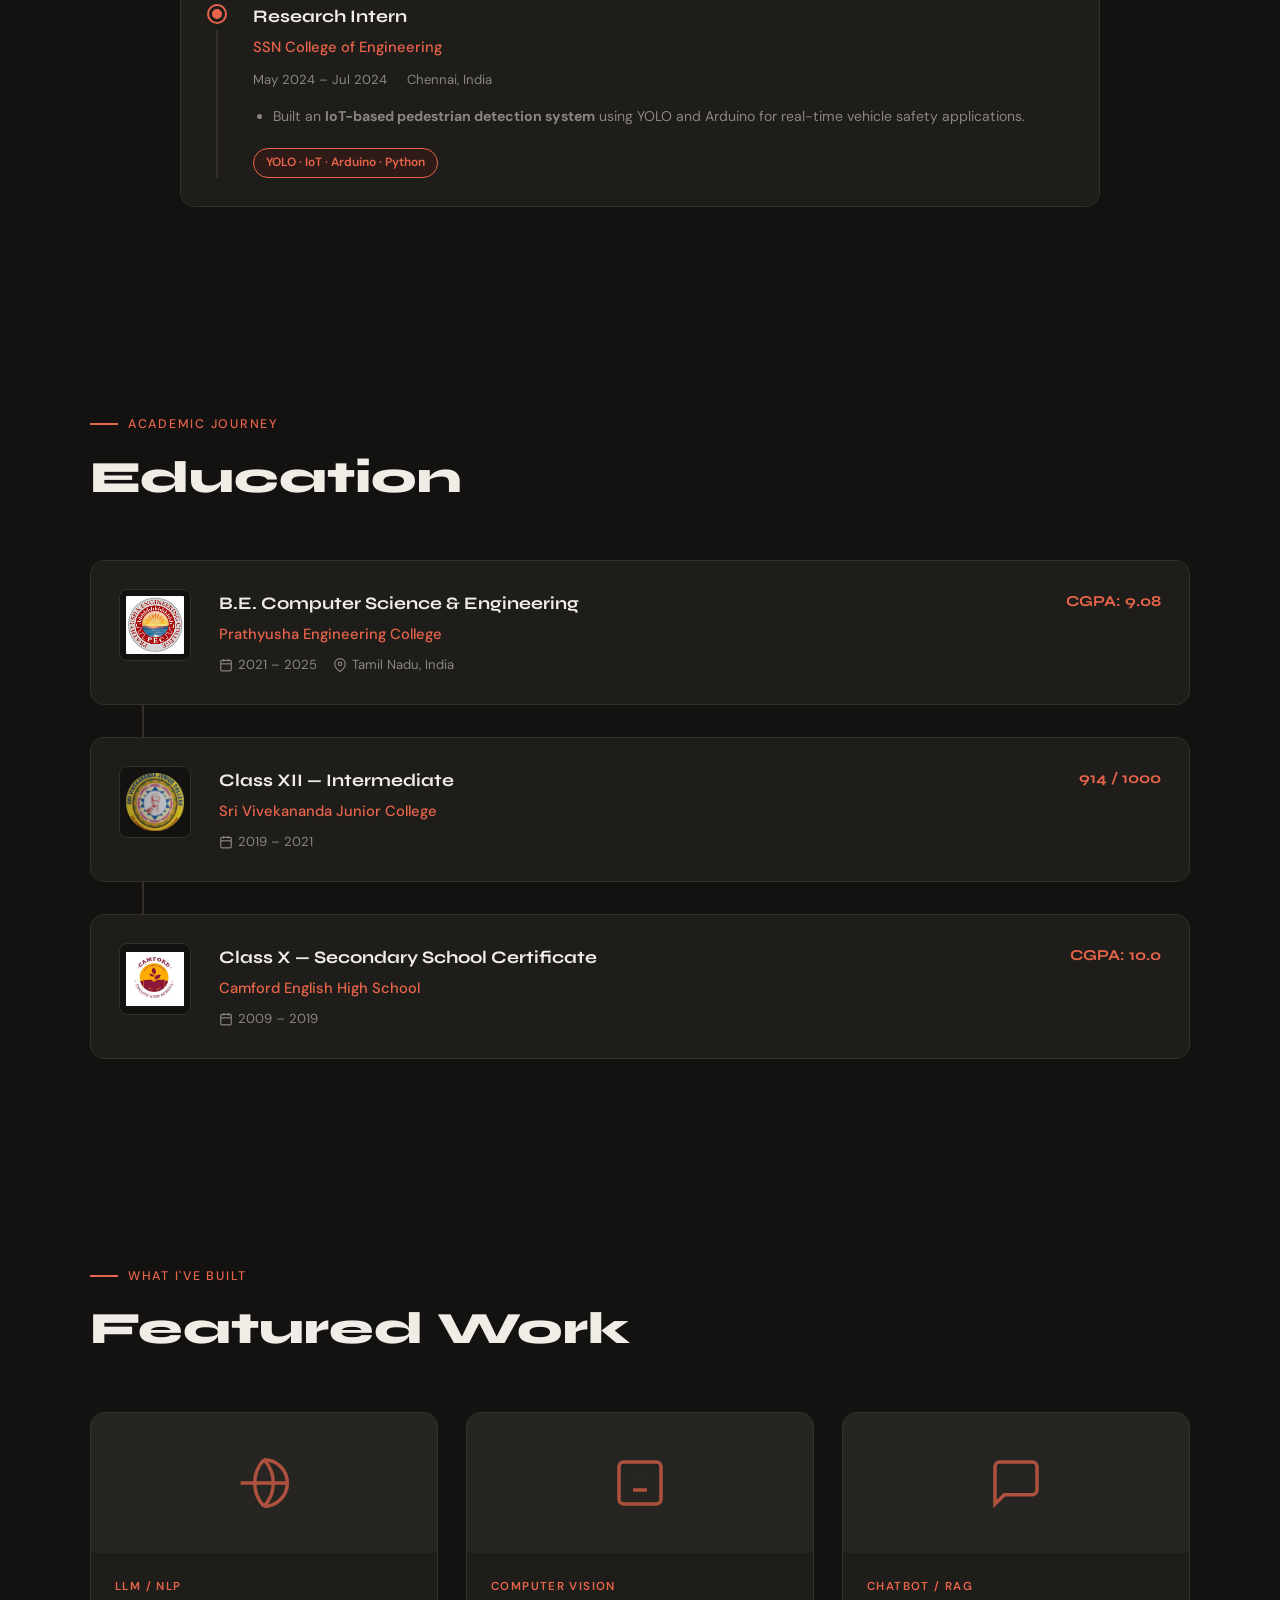
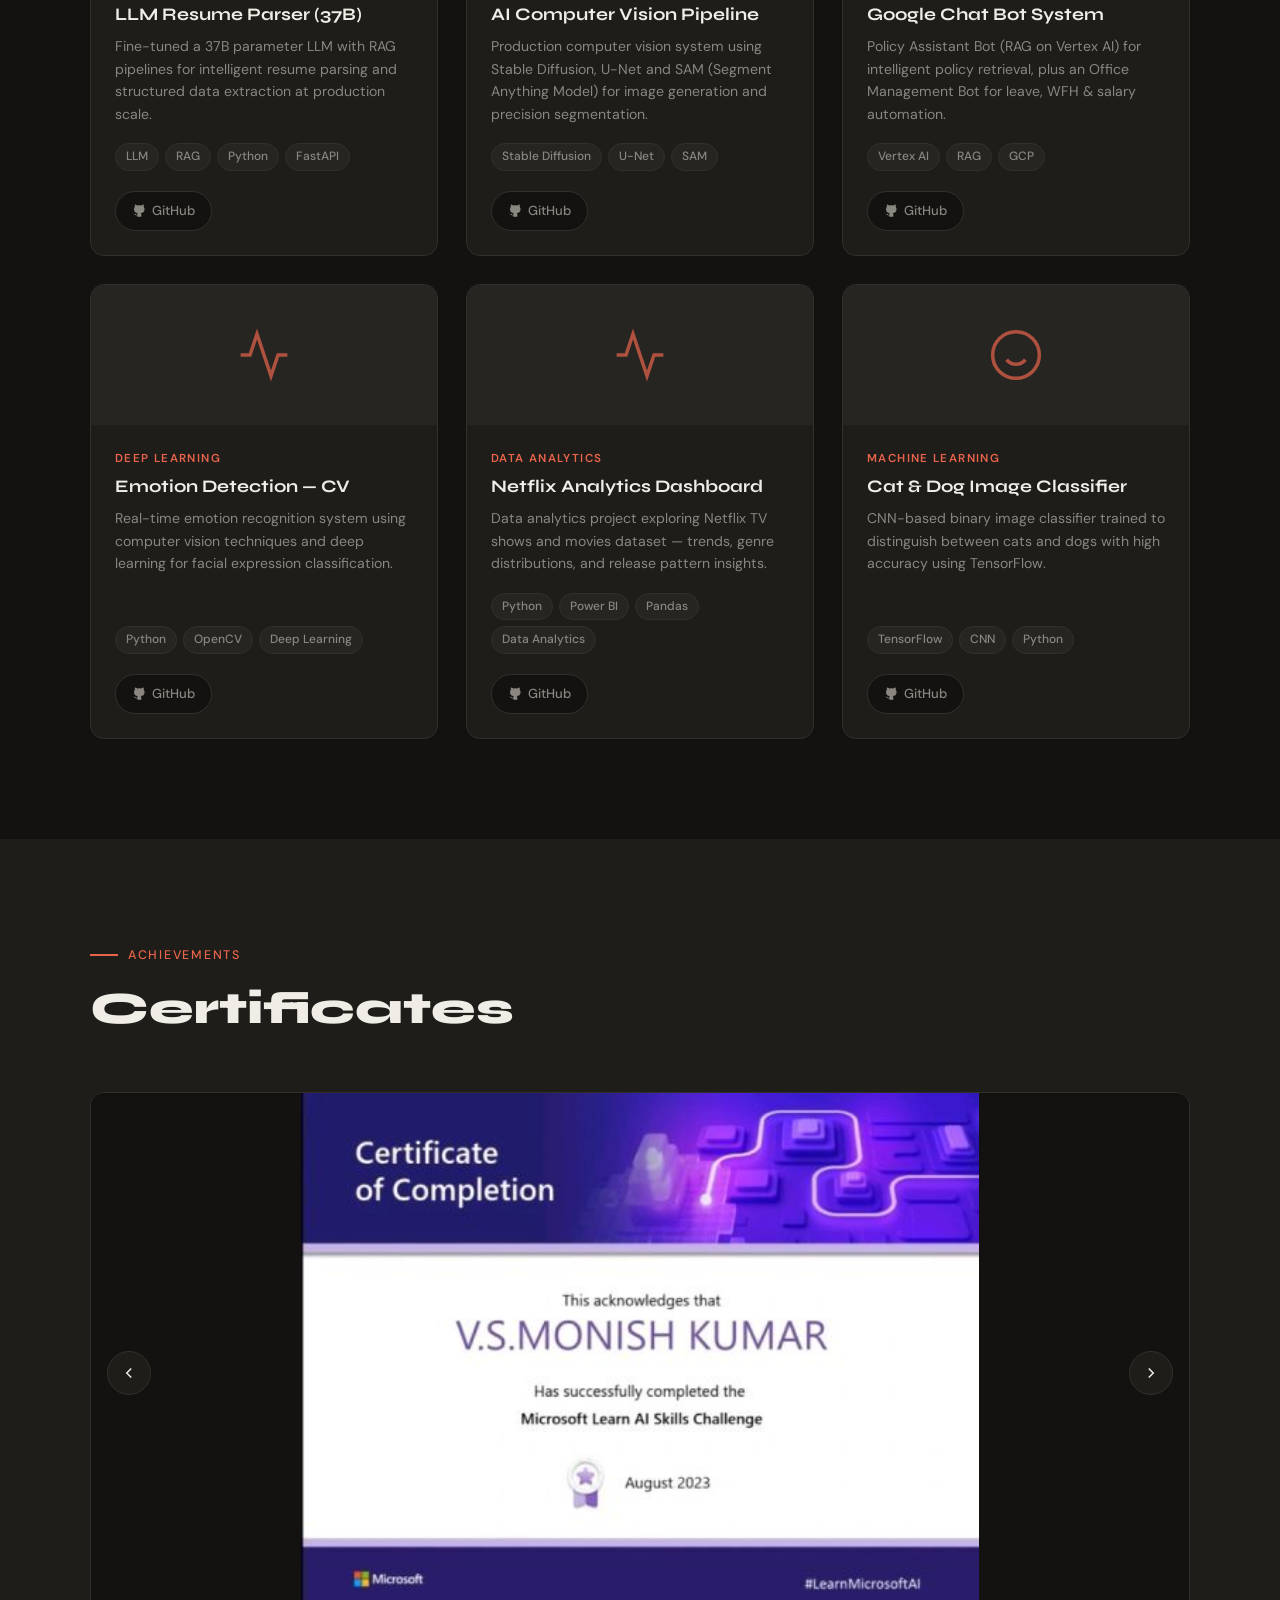
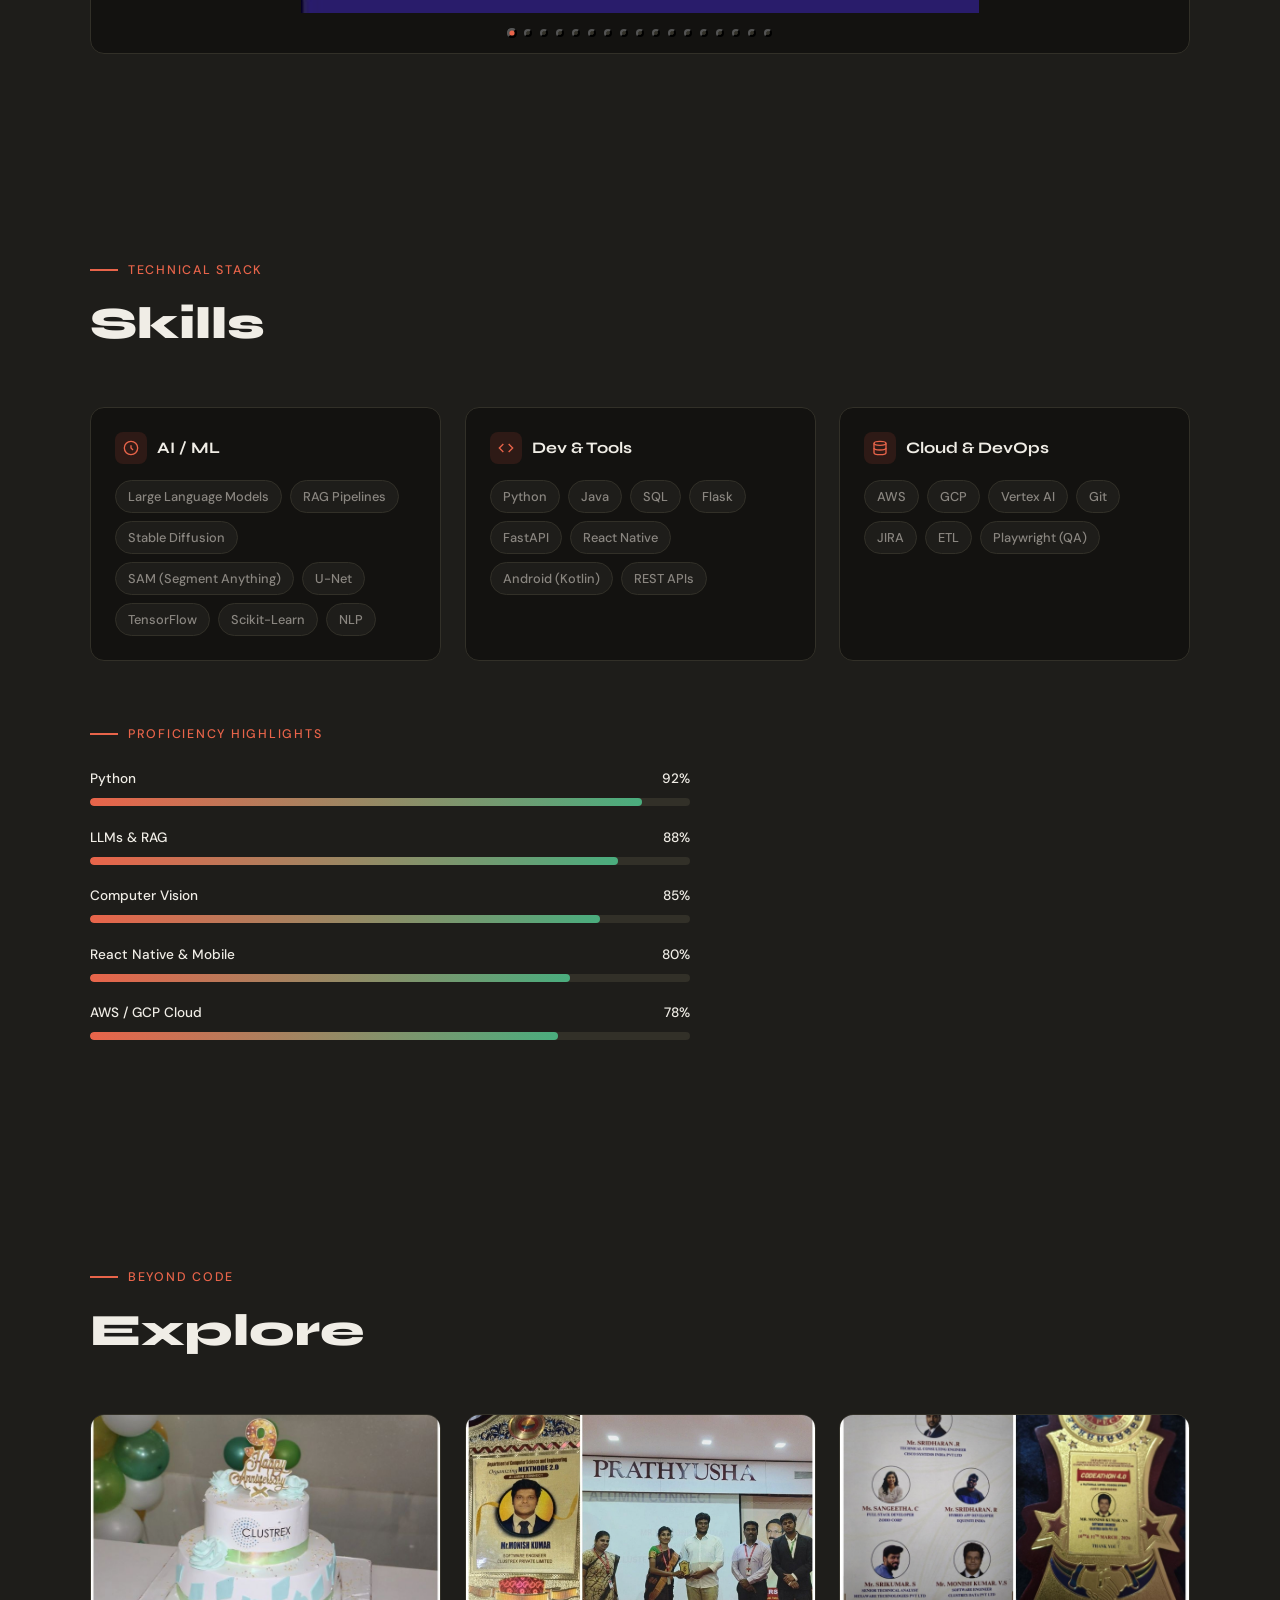
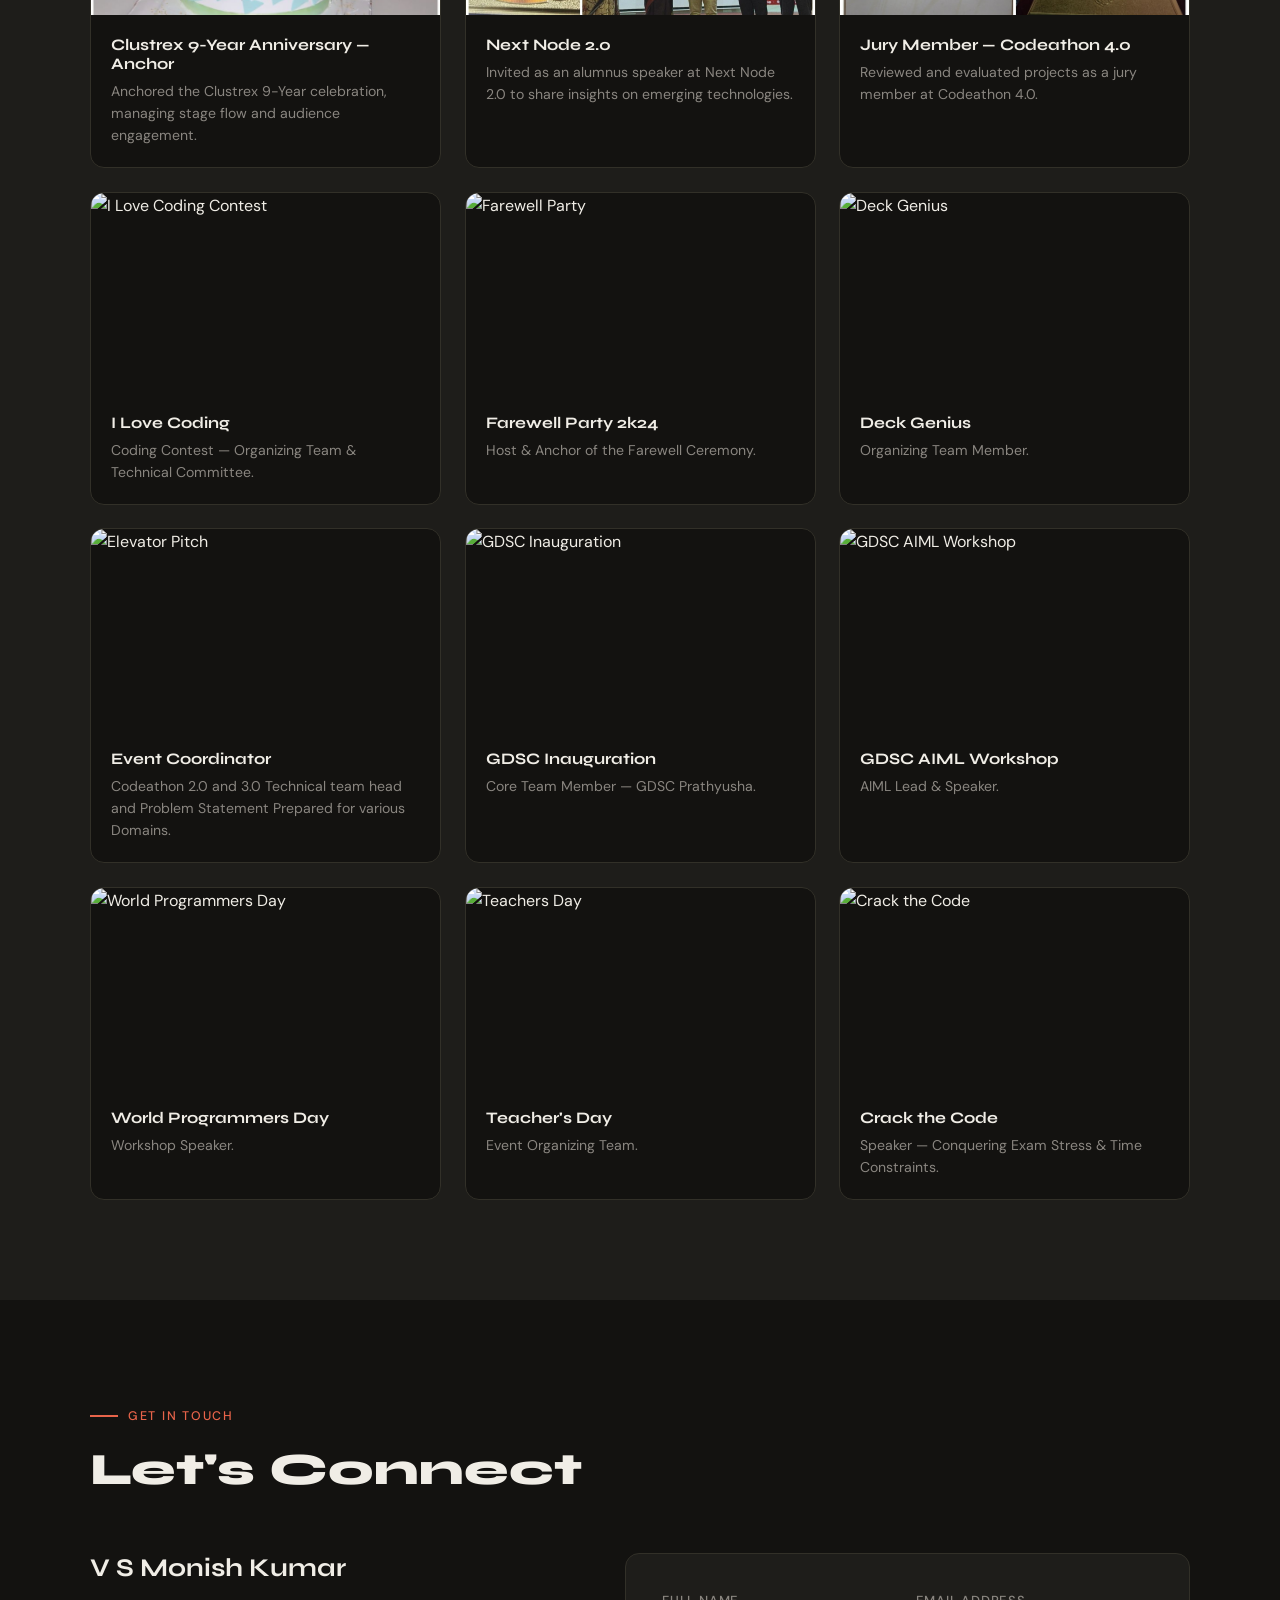
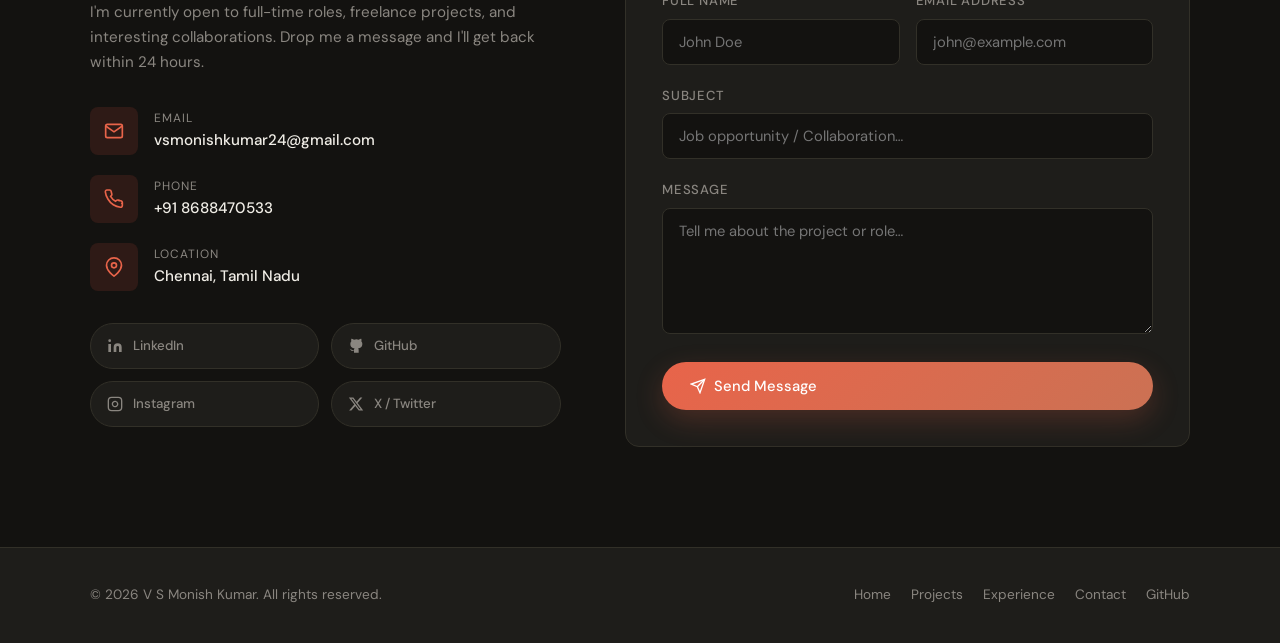
==== commit 86feaf1b: "PHOTO UPD" ====
--- a/index.html
+++ b/index.html
@@ -1059,7 +1059,7 @@
 
         <div class="hero-avatar-wrap reveal-right">
           <div class="hero-avatar-deco"></div>
-          <img class="hero-avatar" src="V S MONISH KUMAR.jpg" alt="V S Monish Kumar — Profile Photo" />
+          <img class="hero-avatar" src="VSMK.jpg" alt="V S Monish Kumar — Profile Photo" />
         </div>
 
       </div>
@@ -1075,7 +1075,7 @@
       <div class="about-grid">
 
         <div class="about-img-wrap reveal-left">
-          <img class="about-img" src="V S MONISH KUMAR.jpg" alt="V S Monish Kumar" />
+          <img class="about-img" src="monishkumar.jpg" alt="V S Monish Kumar" />
           <div class="about-img-badge">
             1.6+ <span>Years of</span> Industry Experience
           </div>
@@ -2079,12 +2079,35 @@
       const isSubjectOk = validateField('fg-subject', v => v.length >= 3);
       const isMsgOk     = validateField('fg-message', v => v.length >= 20);
 
-      if (isNameOk && isEmailOk && isSubjectOk && isMsgOk) {
+    if (isNameOk && isEmailOk && isSubjectOk && isMsgOk) {
+
+        const name = document.getElementById('name').value;
+        const email = document.getElementById('email').value;
+        const subject = document.getElementById('subject').value;
+        const message = document.getElementById('message').value;
+
+        const phoneNumber = "918688470533";
+
+        const whatsappMessage = `*New Contact Form Submission*
+
+        *Name:* ${name}
+        *Email:* ${email}
+        *Subject:* ${subject}
+        *Message:* ${message}`;
+
+        const whatsappUrl = `https://wa.me/${phoneNumber}?text=${encodeURIComponent(whatsappMessage)}`;
+
+        window.open(whatsappUrl, '_blank');
+
         const success = document.getElementById('formSuccess');
         success.style.display = 'block';
+
         form.reset();
-        setTimeout(() => { success.style.display = 'none'; }, 5000);
-      }
+
+        setTimeout(() => {
+            success.style.display = 'none';
+        }, 5000);
+    }
     });
 
     form.querySelectorAll('input, textarea').forEach(input => {
@@ -2125,6 +2148,13 @@
     // ---- EDIT THIS array whenever you share a new LinkedIn post ----
     // thumb is optional (image path/URL) — falls back to an icon if omitted.
     const LINKEDIN_POSTS = [
+            {
+        title: "Every opportunity to give back to your alma mater is a privilege.",
+        excerpt: "Honored to be invited as a guest speaker at Next Node 2.0, sharing my journey and insights with the next generation of tech enthusiasts.",
+        date: "July 2026",
+        url: "https://www.linkedin.com/posts/v-s-monish-kumar_nextnode2-alumniconnect-guestspeaker-ugcPost-7485720361318236160-Usg5/?utm_source=share&utm_medium=member_desktop&rcm=ACoAAETJNa8BVvFD-tPHfmVclmHFdiyJ33h2kY8",
+        thumb: ""
+      },
       {
         title: "Joining IBM as an Application Developer!",
         excerpt: "Thrilled to start this new chapter — grateful for everything I learned at Clustrex and excited for what's ahead at IBM.",
@@ -2138,13 +2168,6 @@
         date: "June 2026",
         url: "https://www.linkedin.com/posts/v-s-monish-kumar_graduation-growthmindset-newbeginnings-ugcPost-7469197291825020929-FIHi/?utm_source=share&utm_medium=member_desktop&rcm=ACoAAETJNa8BVvFD-tPHfmVclmHFdiyJ33h2kY8",
         thumb: ""
-      },
-      {
-        title: "Every Ending Opens the Door to a New Beginning",
-        excerpt: "Leaving my first workplace with gratitude, lifelong memories, and excitement for what's ahead.",
-        date: "June 2026",
-        url: "https://www.linkedin.com/posts/v-s-monish-kumar_gratitude-careerjourney-firstjob-share-7467324096599543809-7UWo/?utm_source=share&utm_medium=member_desktop&rcm=ACoAAETJNa8BVvFD-tPHfmVclmHFdiyJ33h2kY8",
-        thumb: ""
       }
     ];
 
